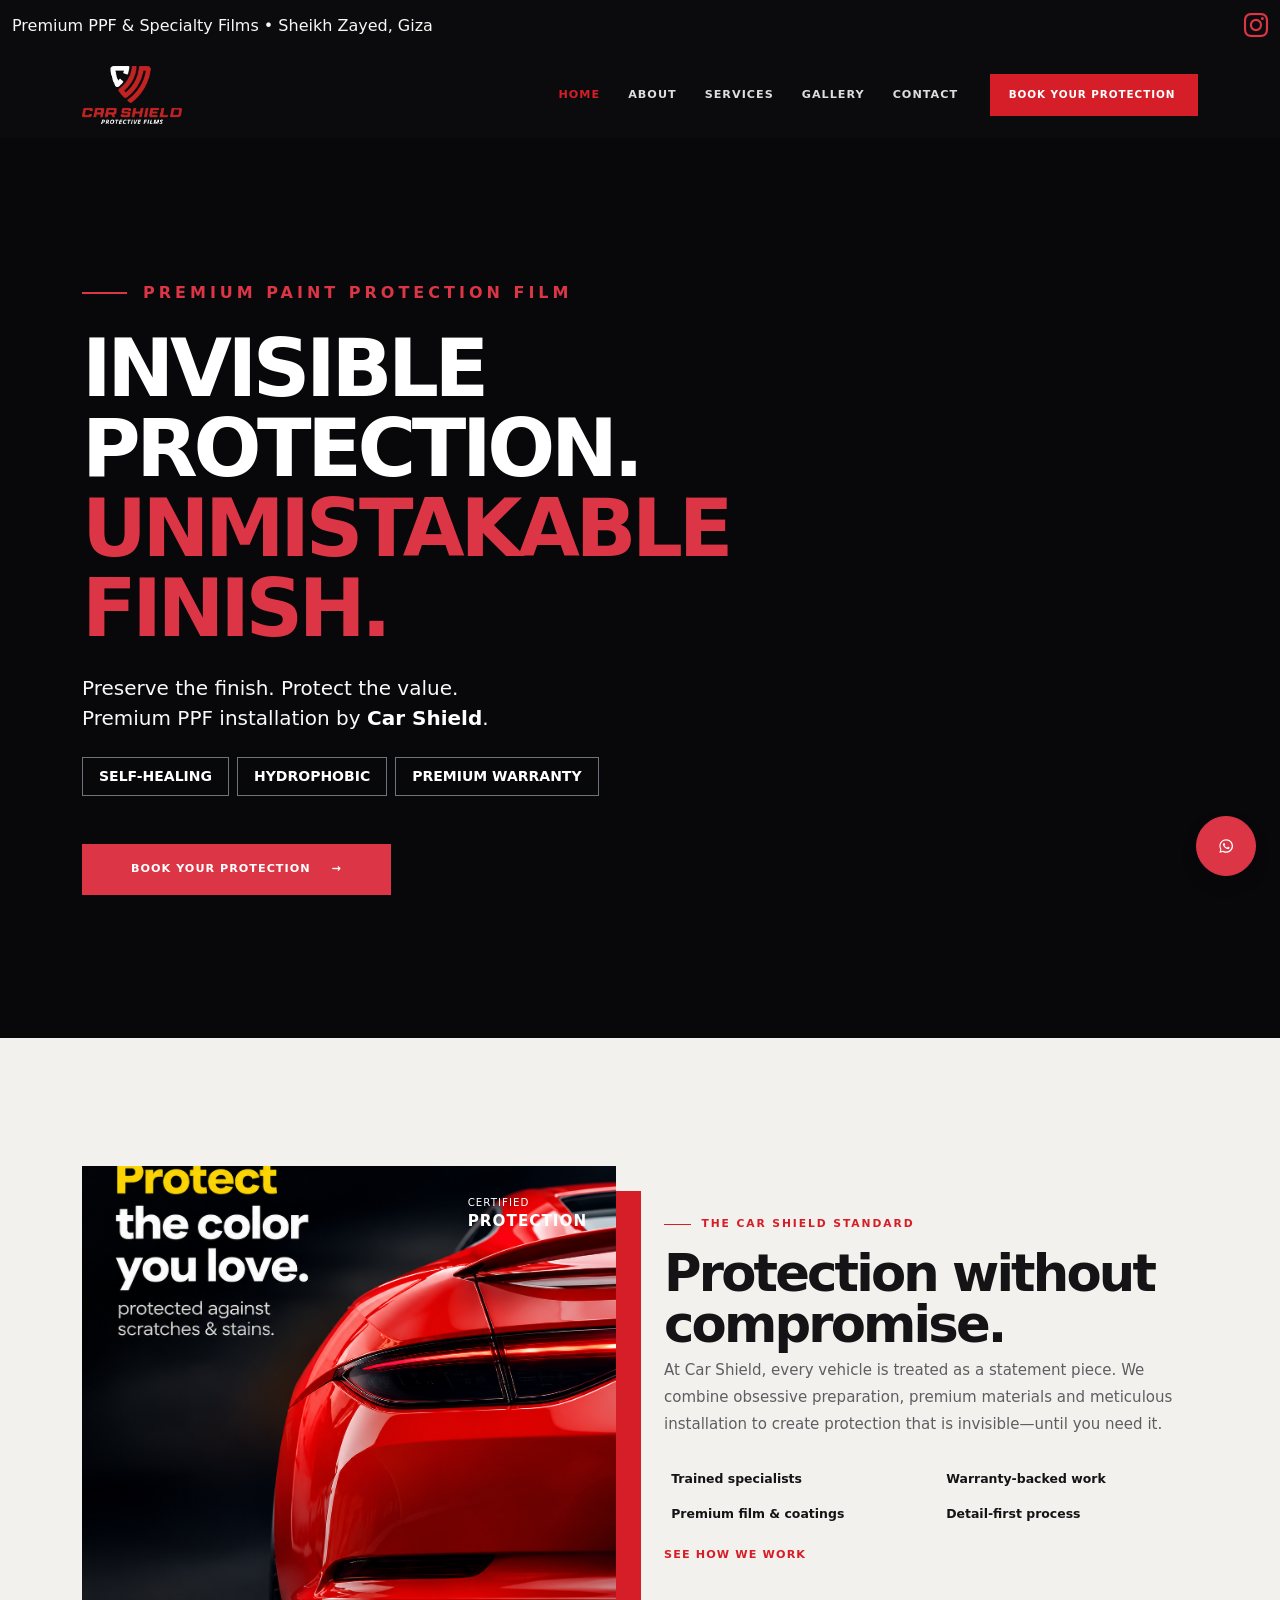
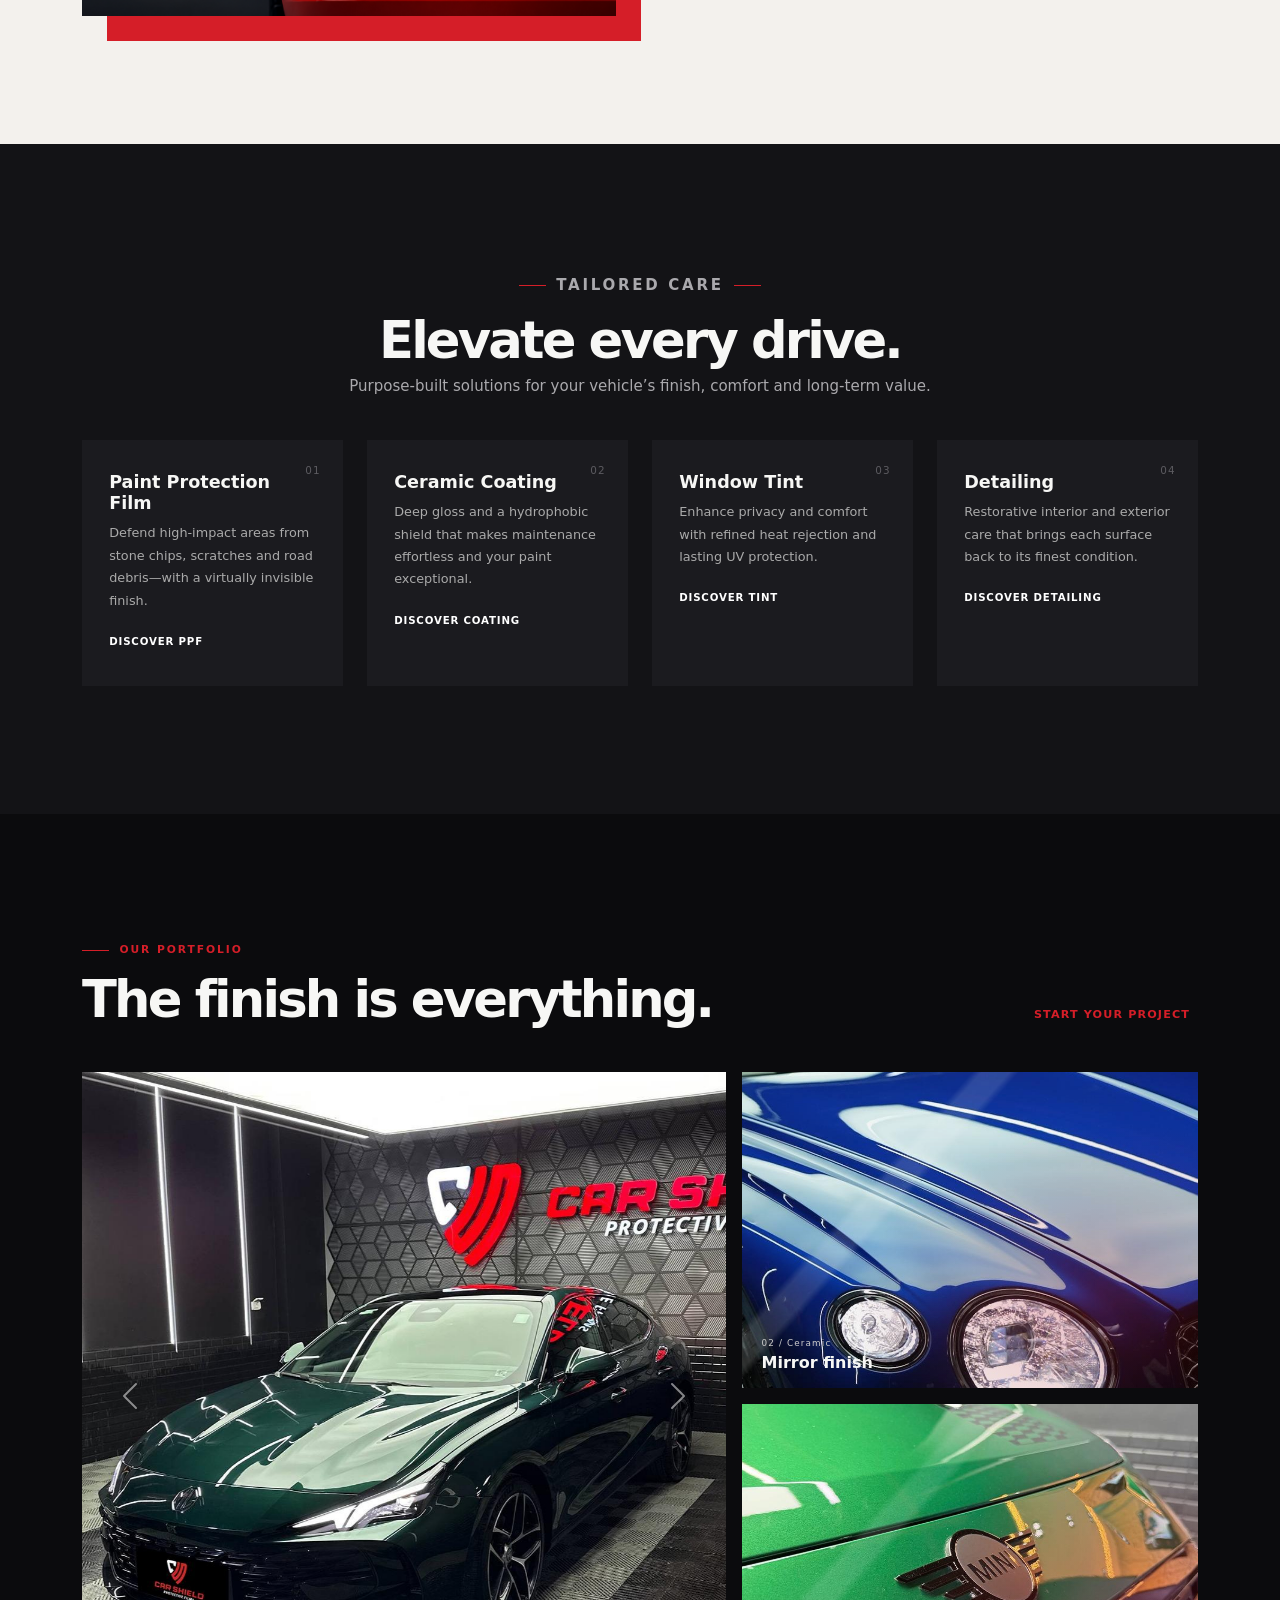
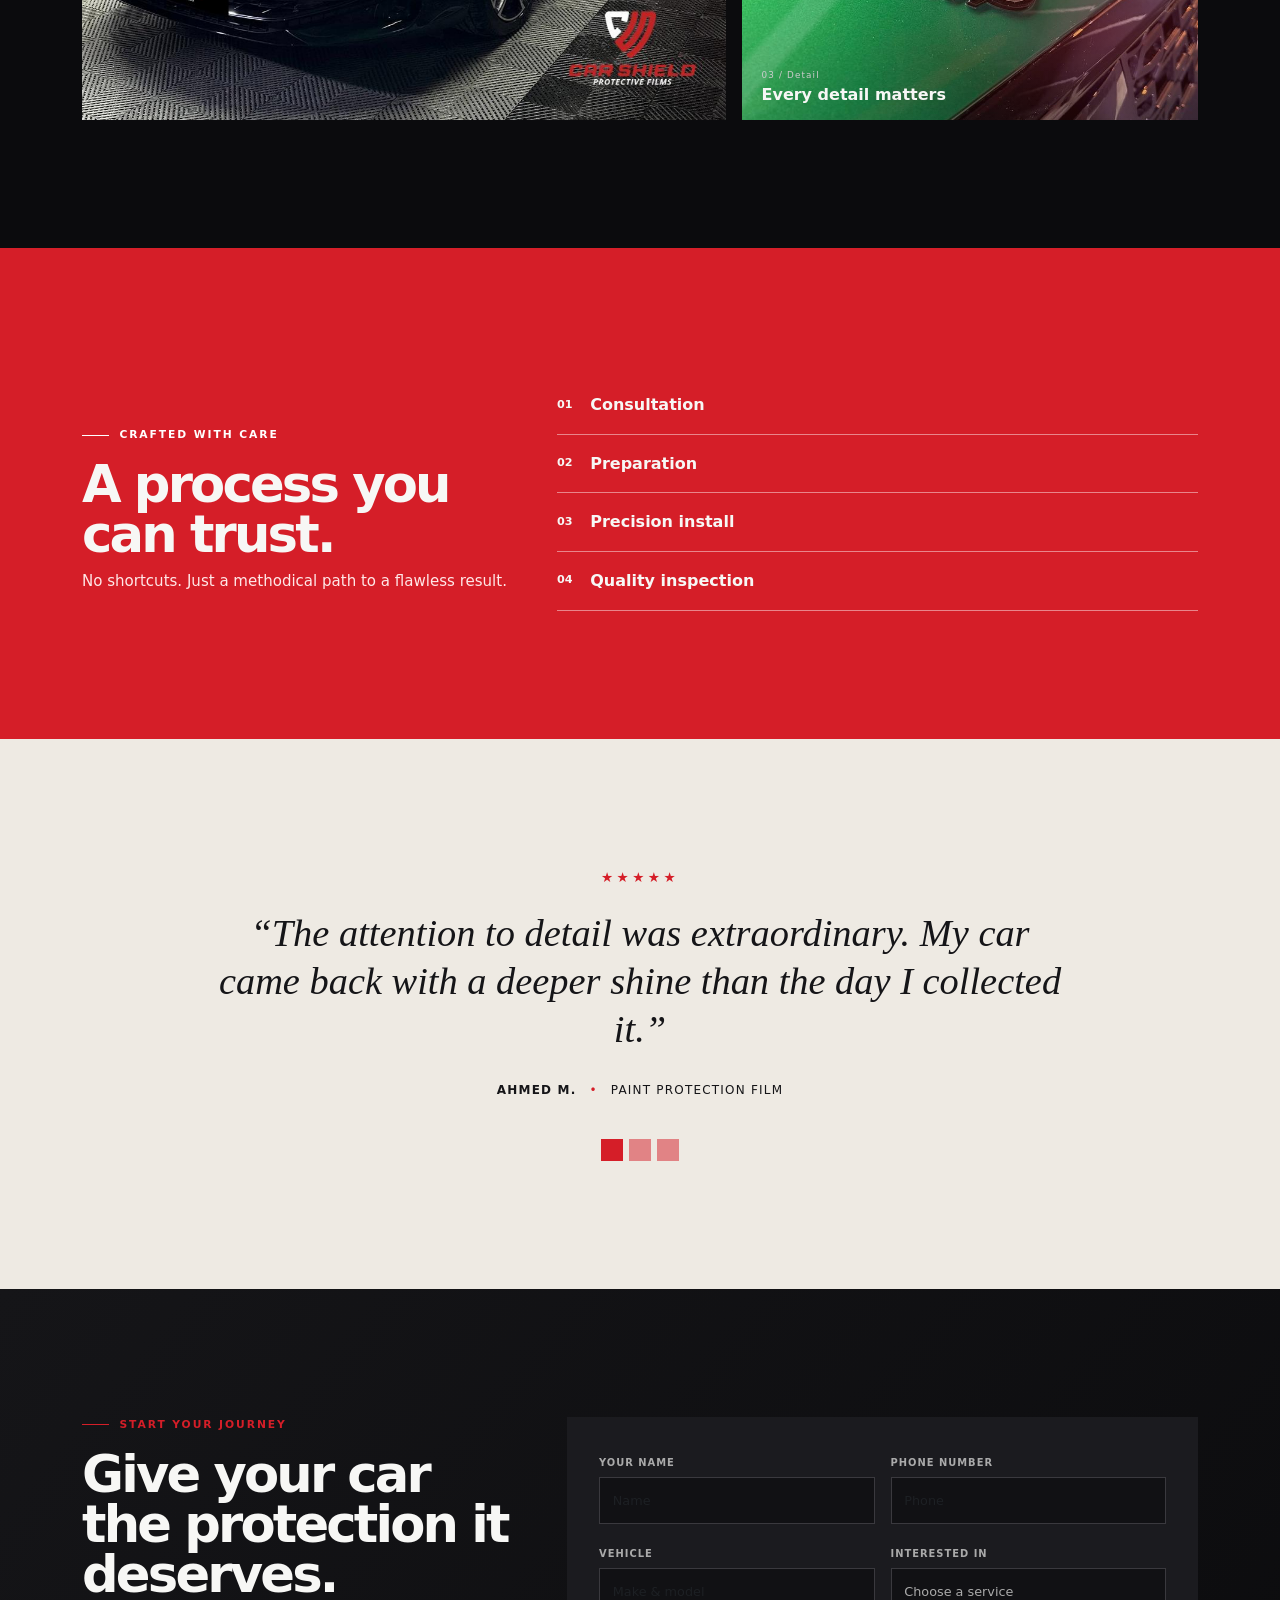
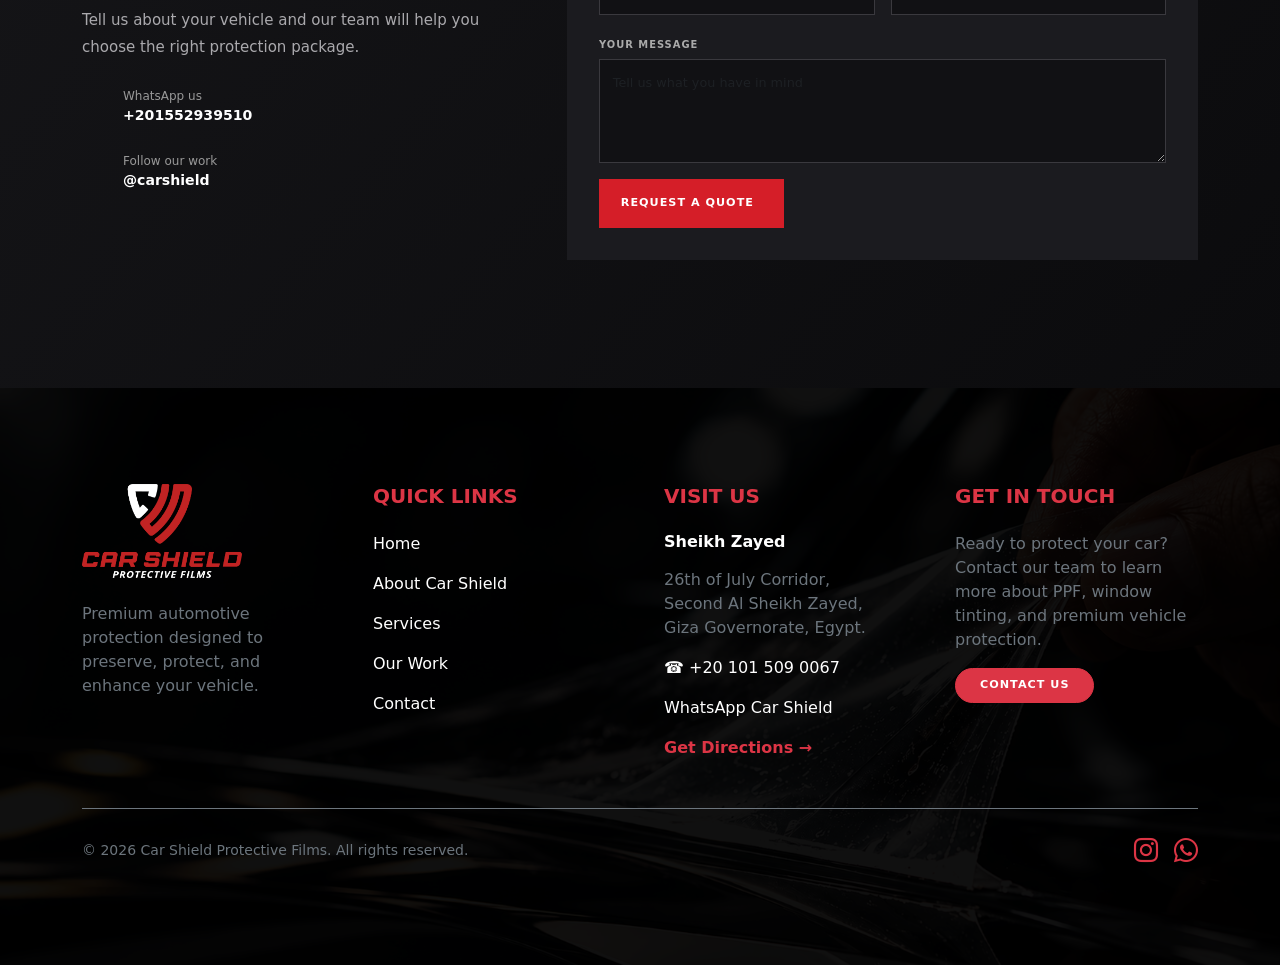
==== index.html @ bd590ac9 "Restore Carshield to commit d" ====
<!doctype html>
<html lang="en">
  <head>
    <meta charset="utf-8" />
    <meta name="viewport" content="width=device-width, initial-scale=1" />
    <meta
      name="description"
      content="Car Shield Protective Films — premium automotive paint protection film and specialty films in Sheikh Zayed, Giza."
    />
    <title>Car Shield | Premium Automotive Protection</title>
    <link
      rel="icon"
      type="image/png"
      href="./assets/Logo/Vertical/PNG/Logo Main Color 800px.png"
    />
    <link
      href="https://cdn.jsdelivr.net/npm/bootstrap@5.3.8/dist/css/bootstrap.min.css"
      rel="stylesheet"
    />

    <link
      rel="stylesheet"
      href="https://cdnjs.cloudflare.com/ajax/libs/animate.css/4.1.1/animate.min.css"
    />

    <!-- Bootstrap Icons -->
    <link
      rel="stylesheet"
      href="https://cdn.jsdelivr.net/npm/bootstrap-icons@1.11.3/font/bootstrap-icons.min.css"
    />
    <link rel="stylesheet" href="./index.css" />
  </head>

  <body>
    <div class="top-line d-none d-lg-block">
      <div
        class="container-xxl d-flex justify-content-between align-items-center py-2"
      >
        <span>Premium PPF & Specialty Films • Sheikh Zayed, Giza</span>

        <div class="d-flex align-items-center">
          <a
            href="https://www.instagram.com/carshield.ppf/"
            target="_blank"
            rel="noopener"
            class="text-danger fs-4"
            aria-label="Car Shield Instagram"
          >
            <i class="bi bi-instagram"></i>
          </a>
        </div>
      </div>
    </div>

    <header id="siteHeader" class="site-header sticky-top">
      <nav class="navbar navbar-expand-lg navbar-dark" data-bs-theme="dark">
        <div class="container">
          <a class="navbar-brand" href="./index.html"
            ><img
              src="./assets/Logo/Vertical/PNG/Logo Main Color 1200px.png"
              alt="Car Shield"
          /></a>
          <button
            class="navbar-toggler border-0 shadow-none"
            type="button"
            data-bs-toggle="collapse"
            data-bs-target="#nav"
          >
            <span class="navbar-toggler-icon"></span>
          </button>
          <div class="collapse navbar-collapse" id="nav">
            <ul class="navbar-nav ms-auto align-items-lg-center gap-lg-1">
              <li class="nav-item">
                <a class="nav-link active" href="./index.html">Home</a>
              </li>
              <li class="nav-item">
                <a class="nav-link" href="./About.html">About</a>
              </li>
              <li class="nav-item">
                <a class="nav-link" href="./services.html">Services</a>
              </li>
              <li class="nav-item">
                <a class="nav-link" href="./gallery.html">Gallery</a>
              </li>
              <li class="nav-item">
                <a class="nav-link" href="./contact.html">Contact</a>
              </li>
              <li class="nav-item ms-lg-3 mt-3 mt-lg-0">
                <a class="btn btn-brand btn-sm" href="#contact"
                  >Book Your Protection
                  <i class="fa-solid fa-arrow-right ms-1"></i
                ></a>
              </li>
            </ul>
          </div>
        </div>
      </nav>
    </header>

    <main>
      <section
        id="home"
        class="position-relative min-vh-100 d-flex align-items-center overflow-hidden"
      >
        <video
          src="./assets/Videos/Bg-Main-Optimized.mp4"
          class="position-absolute top-0 start-0 w-100 h-100 object-fit-cover"
          style="z-index: 0"
          autoplay
          muted
          loop
          playsinline
          preload="auto"
          aria-hidden="true"
        ></video>

        <!-- Dark Overlay -->
        <div
          class="position-absolute top-0 start-0 w-100 h-100 bg-black opacity-25"
          style="z-index: 1"
        ></div>

        <!-- Content -->
        <div class="container position-relative py-5" style="z-index: 2">
          <div class="row align-items-center">
            <div class="col-lg-7 col-xl-6">
              <!-- Small Title -->
              <div class="d-flex align-items-center gap-3 mb-4">
                <span
                  class="bg-danger d-inline-block"
                  style="width: 45px; height: 2px"
                >
                </span>

                <span
                  class="text-danger fw-bold text-uppercase"
                  style="letter-spacing: 4px"
                >
                  Premium Paint Protection Film
                </span>
              </div>

              <!-- Main Heading -->
              <h1 class="display-1 fw-bold text-white lh-1 text-uppercase mb-4">
                Invisible <br />

                Protection. <br />

                <span class="text-danger">
                  Unmistakable <br />
                  Finish.
                </span>
              </h1>

              <!-- Description -->
              <p class="text-light fs-5 mb-4 col-lg-10">
                Preserve the finish. Protect the value. Premium PPF installation
                by
                <strong class="text-white">Car Shield</strong>.
              </p>

              <!-- Features -->
              <div class="d-flex flex-wrap gap-2 mb-5">
                <span
                  class="border border-secondary text-white fw-bold text-uppercase px-3 py-2 small"
                >
                  Self-Healing
                </span>

                <span
                  class="border border-secondary text-white fw-bold text-uppercase px-3 py-2 small"
                >
                  Hydrophobic
                </span>

                <span
                  class="border border-secondary text-white fw-bold text-uppercase px-3 py-2 small"
                >
                  Premium Warranty
                </span>
              </div>

              <!-- CTA -->
              <a
                href="#contact"
                class="btn btn-danger btn-lg rounded-0 px-5 py-3 fw-bold text-uppercase"
              >
                Book Your Protection
                <span class="ms-3">→</span>
              </a>
            </div>
          </div>
        </div>

        <!-- Bottom Hotline -->
        <div
          class="position-fixed bottom-0 end-0 m-4 d-none d-md-block"
          style="z-index: 3"
        >
          <a
            href="https://wa.me/201015090067"
            target="_blank"
            rel="noopener"
            class="btn btn-danger rounded-circle d-flex align-items-center justify-content-center shadow"
            style="width: 60px; height: 60px"
            aria-label="Contact us on WhatsApp"
          >
            <svg
              xmlns="http://www.w3.org/2000/svg"
              width="30"
              height="30"
              fill="white"
              viewBox="0 0 24 24"
            >
              <path
                d="M12.04 2C6.52 2 2.05 6.48 2.05 12c0 1.76.46 3.48 1.33 4.99L2 22l5.15-1.35A9.96 9.96 0 0 0 12.04 22C17.56 22 22 17.52 22 12S17.56 2 12.04 2zm0 18.17c-1.55 0-3.07-.42-4.39-1.21l-.31-.18-3.06.8.82-2.98-.2-.31a8.17 8.17 0 1 1 7.14 3.88zm4.48-6.13c-.24-.12-1.45-.71-1.68-.8-.22-.08-.38-.12-.54.12-.16.24-.63.8-.77.96-.14.16-.28.18-.52.06-.24-.12-1.02-.38-1.94-1.2-.72-.64-1.2-1.43-1.34-1.67-.14-.24-.02-.37.1-.49.11-.11.24-.28.36-.42.12-.14.16-.24.24-.4.08-.16.04-.3-.02-.42-.06-.12-.54-1.3-.74-1.78-.2-.47-.4-.4-.54-.41h-.46c-.16 0-.42.06-.64.3-.22.24-.84.82-.84 2s.86 2.32.98 2.48c.12.16 1.69 2.58 4.1 3.62.57.25 1.02.4 1.37.51.58.18 1.1.16 1.51.1.46-.07 1.45-.59 1.65-1.16.2-.57.2-1.06.14-1.16-.06-.1-.22-.16-.46-.28z"
              />
            </svg>
          </a>
        </div>
      </section>

      <section id="about" class="section-pad about">
        <div class="container">
          <div class="row align-items-center g-5">
            <div class="col-lg-6">
              <div class="about-visual">
                <img
                  src="./assets/work-red-car.png"
                  alt="Car Shield protection"
                  class="img-fluid"
                />
                <div class="quality-card">
                  <i class="fa-solid fa-shield-halved"></i
                  ><span>Certified<br /><b>Protection</b></span>
                </div>
              </div>
            </div>
            <div class="col-lg-6">
              <p class="eyebrow"><span></span> The Car Shield standard</p>
              <h2>Protection without compromise.</h2>
              <p class="body-copy">
                At Car Shield, every vehicle is treated as a statement piece. We
                combine obsessive preparation, premium materials and meticulous
                installation to create protection that is invisible—until you
                need it.
              </p>
              <div class="row g-3 mt-2">
                <div class="col-sm-6">
                  <div class="check">
                    <i class="fa-solid fa-check"></i> Trained specialists
                  </div>
                </div>
                <div class="col-sm-6">
                  <div class="check">
                    <i class="fa-solid fa-check"></i> Warranty-backed work
                  </div>
                </div>
                <div class="col-sm-6">
                  <div class="check">
                    <i class="fa-solid fa-check"></i> Premium film & coatings
                  </div>
                </div>
                <div class="col-sm-6">
                  <div class="check">
                    <i class="fa-solid fa-check"></i> Detail-first process
                  </div>
                </div>
              </div>
              <a href="#process" class="text-link mt-4 d-inline-block"
                >See how we work <i class="fa-solid fa-arrow-right ms-2"></i
              ></a>
            </div>
          </div>
        </div>
      </section>
      <section id="services" class="section-pad section-dark">
        <div class="container">
          <div class="text-center mx-auto section-heading">
            <p class="eyebrow justify-content-center">
              <span></span> Tailored care <span></span>
            </p>
            <h2>Elevate every drive.</h2>
            <p>
              Purpose-built solutions for your vehicle’s finish, comfort and
              long-term value.
            </p>
          </div>
          <div class="row g-4 mt-2">
            <div class="col-md-6 col-xl-3">
              <article class="service-card">
                <span class="service-number">01</span
                ><i class="fa-solid fa-shield-halved"></i>
                <h3>Paint Protection Film</h3>
                <p>
                  Defend high-impact areas from stone chips, scratches and road
                  debris—with a virtually invisible finish.
                </p>
                <a href="#contact"
                  >Discover PPF <i class="fa-solid fa-arrow-right"></i
                ></a>
              </article>
            </div>
            <div class="col-md-6 col-xl-3">
              <article class="service-card">
                <span class="service-number">02</span
                ><i class="fa-solid fa-gem"></i>
                <h3>Ceramic Coating</h3>
                <p>
                  Deep gloss and a hydrophobic shield that makes maintenance
                  effortless and your paint exceptional.
                </p>
                <a href="#contact"
                  >Discover coating <i class="fa-solid fa-arrow-right"></i
                ></a>
              </article>
            </div>
            <div class="col-md-6 col-xl-3">
              <article class="service-card">
                <span class="service-number">03</span
                ><i class="fa-solid fa-sun"></i>
                <h3>Window Tint</h3>
                <p>
                  Enhance privacy and comfort with refined heat rejection and
                  lasting UV protection.
                </p>
                <a href="#contact"
                  >Discover tint <i class="fa-solid fa-arrow-right"></i
                ></a>
              </article>
            </div>
            <div class="col-md-6 col-xl-3">
              <article class="service-card">
                <span class="service-number">04</span
                ><i class="fa-solid fa-wand-magic-sparkles"></i>
                <h3>Detailing</h3>
                <p>
                  Restorative interior and exterior care that brings each
                  surface back to its finest condition.
                </p>
                <a href="#contact"
                  >Discover detailing <i class="fa-solid fa-arrow-right"></i
                ></a>
              </article>
            </div>
          </div>
        </div>
      </section>

      <section id="gallery" class="section-pad">
        <div class="container">
          <div
            class="d-flex flex-wrap justify-content-between align-items-end gap-3 mb-5"
          >
            <div>
              <p class="eyebrow">
                <span></span>
                Our portfolio
              </p>

              <h2 class="mb-0">The finish is everything.</h2>
            </div>

            <a href="#contact" class="text-link">
              Start your project
              <i class="fa-solid fa-arrow-right ms-2"></i>
            </a>
          </div>

          <div class="gallery-grid">
            <!-- PPF -->
            <div
              id="carouselExampleFade"
              class="carousel slide carousel-fade gallery-item gallery-a"
              data-bs-ride="carousel"
              data-bs-interval="3000"
            >
              <div class="carousel-inner">
                <div class="carousel-item active">
                  <img
                    src="./assets/gallery-a/gallery-a-1.jpg"
                    class="d-block w-100"
                    alt="Car Shield Gallery"
                  />
                </div>

                <div class="carousel-item">
                  <img
                    src="./assets/gallery-a/gallery-a-2.jpg"
                    class="d-block w-100"
                    alt="Car Shield Gallery"
                  />
                </div>

                <div class="carousel-item">
                  <img
                    src="./assets/gallery-a/gallery-a-3.jpg"
                    class="d-block w-100"
                    alt="Car Shield Gallery"
                  />
                </div>
              </div>

              <button
                class="carousel-control-prev"
                type="button"
                data-bs-target="#carouselExampleFade"
                data-bs-slide="prev"
              >
                <span class="carousel-control-prev-icon"></span>
                <span class="visually-hidden">Previous</span>
              </button>

              <button
                class="carousel-control-next"
                type="button"
                data-bs-target="#carouselExampleFade"
                data-bs-slide="next"
              >
                <span class="carousel-control-next-icon"></span>
                <span class="visually-hidden">Next</span>
              </button>
            </div>

            <!-- Ceramic -->
            <div class="gallery-item gallery-b">
              <img
                src="./Images/gallery/ceramic.jpg"
                alt="Car Shield Ceramic Coating"
              />

              <div class="gallery-overlay"></div>

              <div class="gallery-content">
                <span>02 / Ceramic</span>
                <h3>Mirror finish</h3>
              </div>
            </div>

            <!-- Detailing -->
            <div class="gallery-item gallery-c">
              <img
                src="./Images/gallery/detail.jpg"
                alt="Car Shield Detailing"
              />

              <div class="gallery-overlay"></div>

              <div class="gallery-content">
                <span>03 / Detail</span>
                <h3>Every detail matters</h3>
              </div>
            </div>
          </div>
        </div>
      </section>

      <section id="process" class="process section-pad">
        <div class="container">
          <div class="row align-items-end">
            <div class="col-lg-5">
              <p class="eyebrow"><span></span> Crafted with care</p>
              <h2>A process you can trust.</h2>
              <p class="body-copy">
                No shortcuts. Just a methodical path to a flawless result.
              </p>
            </div>
            <div class="col-lg-7">
              <div class="process-list">
                <div>
                  <b>01</b><span>Consultation</span
                  ><i class="fa-solid fa-arrow-right"></i>
                </div>
                <div>
                  <b>02</b><span>Preparation</span
                  ><i class="fa-solid fa-arrow-right"></i>
                </div>
                <div>
                  <b>03</b><span>Precision install</span
                  ><i class="fa-solid fa-arrow-right"></i>
                </div>
                <div><b>04</b><span>Quality inspection</span></div>
              </div>
            </div>
          </div>
        </div>
      </section>

      <section class="testimonials section-pad">
        <div class="container">
          <div id="reviews" class="carousel slide" data-bs-ride="carousel">
            <div class="carousel-inner">
              <div class="carousel-item active">
                <div class="review mx-auto text-center">
                  <div class="stars">★★★★★</div>
                  <blockquote>
                    “The attention to detail was extraordinary. My car came back
                    with a deeper shine than the day I collected it.”
                  </blockquote>
                  <p><b>Ahmed M.</b> <span>•</span> Paint Protection Film</p>
                </div>
              </div>
              <div class="carousel-item">
                <div class="review mx-auto text-center">
                  <div class="stars">★★★★★</div>
                  <blockquote>
                    “Professional from first conversation to delivery. The
                    ceramic coating has completely transformed the finish.”
                  </blockquote>
                  <p><b>Karim A.</b> <span>•</span> Ceramic Coating</p>
                </div>
              </div>
              <div class="carousel-item">
                <div class="review mx-auto text-center">
                  <div class="stars">★★★★★</div>
                  <blockquote>
                    “Clean workshop, exceptional service and a result that
                    exceeded expectations.”
                  </blockquote>
                  <p><b>Omar S.</b> <span>•</span> Window Tint</p>
                </div>
              </div>
            </div>
            <div class="carousel-indicators position-static mt-4 mb-0">
              <button
                type="button"
                data-bs-target="#reviews"
                data-bs-slide-to="0"
                class="active"
              ></button
              ><button
                type="button"
                data-bs-target="#reviews"
                data-bs-slide-to="1"
              ></button
              ><button
                type="button"
                data-bs-target="#reviews"
                data-bs-slide-to="2"
              ></button>
            </div>
          </div>
        </div>
      </section>

      <!-- <section id="contact" class="contact section-pad">
      <div class="container">
        <div class="row g-5">
          <div class="col-lg-5">
            <p class="eyebrow"><span></span> Start your journey</p>
            <h2>Give your car the protection it deserves.</h2>
            <p class="body-copy">
              Tell us about your vehicle and our team will help you choose the
              right protection package.
            </p>
            <div class="contact-detail">
              <i class="fa-brands fa-whatsapp"></i><span>WhatsApp us<br /><b>+201552939510</b></span>
            </div>
            <div class="contact-detail">
              <i class="fa-brands fa-instagram"></i><span>Follow our work<br /><b>@carshield</b></span>
            </div>
          </div>
          <div class="col-lg-7">
            <form class="contact-form" action="#" method="post">
              <div class="row g-3">
                <div class="col-md-6">
                  <label for="name">Your name</label><input id="name" class="form-control" type="text"
                    placeholder="Name" />
                </div>
                <div class="col-md-6">
                  <label for="phone">Phone number</label><input id="phone" class="form-control" type="tel"
                    placeholder="Phone" />
                </div>
                <div class="col-md-6">
                  <label for="car">Vehicle</label><input id="car" class="form-control" type="text"
                    placeholder="Make & model" />
                </div>
                <div class="col-md-6">
                  <label for="service">Interested in</label><select id="service" class="form-select">
                    <option>Choose a service</option>
                    <option>Paint Protection Film</option>
                    <option>Ceramic Coating</option>
                    <option>Window Tint</option>
                    <option>Detailing</option>
                  </select>
                </div>
                <div class="col-12">
                  <label for="message">Your message</label><textarea id="message" class="form-control" rows="4"
                    placeholder="Tell us what you have in mind"></textarea>
                </div>
                <div class="col-12">
                  <button class="btn btn-brand" type="submit">
                    Request a quote
                    <i class="fa-solid fa-arrow-right ms-2"></i>
                  </button>
                </div>
              </div>
            </form>
          </div>
        </div>
      </div>
    </section> -->

      <section id="contact" class="contact section-pad">
        <div class="container">
          <div class="row g-5">
            <div class="col-lg-5">
              <p class="eyebrow"><span></span> Start your journey</p>

              <h2>Give your car the protection it deserves.</h2>

              <p class="body-copy">
                Tell us about your vehicle and our team will help you choose the
                right protection package.
              </p>

              <div class="contact-detail">
                <i class="fa-brands fa-whatsapp"></i>
                <span>WhatsApp us<br /><b>+201552939510</b></span>
              </div>

              <div class="contact-detail">
                <i class="fa-brands fa-instagram"></i>
                <span>Follow our work<br /><b>@carshield</b></span>
              </div>
            </div>

            <div class="col-lg-7">
              <form class="contact-form" id="contactForm">
                <div class="row g-3">
                  <div class="col-md-6">
                    <label for="name">Your name</label>
                    <input
                      id="name"
                      class="form-control"
                      type="text"
                      placeholder="Name"
                      required
                    />
                  </div>

                  <div class="col-md-6">
                    <label for="phone">Phone number</label>
                    <input
                      id="phone"
                      class="form-control"
                      type="tel"
                      placeholder="Phone"
                      required
                    />
                  </div>

                  <div class="col-md-6">
                    <label for="car">Vehicle</label>
                    <input
                      id="car"
                      class="form-control"
                      type="text"
                      placeholder="Make & model"
                      required
                    />
                  </div>

                  <div class="col-md-6">
                    <label for="service">Interested in</label>
                    <select id="service" class="form-select" required>
                      <option value="" selected disabled>
                        Choose a service
                      </option>
                      <option value="Paint Protection Film">
                        Paint Protection Film
                      </option>
                      <option value="Ceramic Coating">Ceramic Coating</option>
                      <option value="Window Tint">Window Tint</option>
                      <option value="Detailing">Detailing</option>
                    </select>
                  </div>

                  <div class="col-12">
                    <label for="message">Your message</label>
                    <textarea
                      id="message"
                      class="form-control"
                      rows="4"
                      placeholder="Tell us what you have in mind"
                    ></textarea>
                  </div>

                  <div class="col-12">
                    <button class="btn btn-brand" type="submit">
                      Request a quote
                      <i class="fa-solid fa-arrow-right ms-2"></i>
                    </button>
                  </div>
                </div>
              </form>
            </div>
          </div>
        </div>
      </section>
    </main>

    <footer class="bg-black text-white position-relative overflow-hidden py-5">
      <!-- Background image -->
      <img
        src="./assets/workFilm.png"
        alt=""
        class="position-absolute top-0 start-0 w-100 h-100 object-fit-cover opacity-25 z-0"
      />

      <!-- Dark overlay -->
      <div
        class="position-absolute top-0 start-0 w-100 h-100 bg-black opacity-75 z-1"
      ></div>

      <div class="container position-relative z-2 py-5">
        <div class="row g-5">
          <!-- Logo -->
          <div class="col-lg-3">
            <img
              src="./assets/Logo/Vertical/PNG/Logo Main Color 1200px.png"
              alt="Car Shield"
              class="img-fluid mb-4"
              width="160"
            />

            <p class="text-secondary">
              Premium automotive protection designed to preserve, protect, and
              enhance your vehicle.
            </p>
          </div>

          <!-- Quick Links -->
          <div class="col-6 col-lg-3">
            <h5 class="text-danger fw-bold text-uppercase mb-4">Quick Links</h5>

            <div class="d-flex flex-column gap-3">
              <a href="#home" class="text-white text-decoration-none"> Home </a>

              <a href="./About.html" class="text-white text-decoration-none">
                About Car Shield
              </a>

              <a href="#services" class="text-white text-decoration-none">
                Services
              </a>

              <a href="#work" class="text-white text-decoration-none">
                Our Work
              </a>

              <a href="#contact" class="text-white text-decoration-none">
                Contact
              </a>
            </div>
          </div>

          <!-- Branch -->
          <div class="col-6 col-lg-3">
            <h5 class="text-danger fw-bold text-uppercase mb-4">Visit Us</h5>

            <h6 class="fw-bold mb-3">Sheikh Zayed</h6>

            <p class="text-secondary mb-3">
              26th of July Corridor,<br />
              Second Al Sheikh Zayed,<br />
              Giza Governorate, Egypt.
            </p>

            <!-- Call -->
            <a
              href="tel:+201015090067"
              class="d-block text-white text-decoration-none mb-3"
            >
              ☎ +20 101 509 0067
            </a>

            <!-- WhatsApp -->
            <a
              href="https://wa.me/201015090067"
              target="_blank"
              rel="noopener"
              class="d-block text-white text-decoration-none mb-3"
            >
              WhatsApp Car Shield
            </a>

            <!-- Directions -->
            <a
              href="https://www.google.com/maps/search/?api=1&query=Car+Shield+Sheikh+Zayed+Giza"
              target="_blank"
              rel="noopener"
              class="text-danger fw-semibold text-decoration-none"
            >
              Get Directions →
            </a>
          </div>

          <!-- Contact -->
          <div class="col-lg-3">
            <h5 class="text-danger fw-bold text-uppercase mb-4">
              Get in Touch
            </h5>

            <p class="text-secondary">
              Ready to protect your car? Contact our team to learn more about
              PPF, window tinting, and premium vehicle protection.
            </p>

            <a
              href="https://wa.me/201015090067"
              target="_blank"
              rel="noopener"
              class="btn btn-danger rounded-pill px-4 py-2 fw-semibold"
            >
              Contact Us
            </a>
          </div>
        </div>

        <!-- Bottom -->
        <div
          class="d-flex flex-column flex-md-row justify-content-between align-items-md-center gap-4 border-top border-secondary mt-5 pt-4"
        >
          <p class="text-secondary mb-0 small">
            © 2026 Car Shield Protective Films. All rights reserved.
          </p>

          <div class="d-flex align-items-center gap-3">
            <!-- Instagram -->
            <a
              href="https://www.instagram.com/carshield.ppf/"
              target="_blank"
              rel="noopener"
              class="text-danger fs-4"
              aria-label="Car Shield Instagram"
            >
              <i class="bi bi-instagram"></i>
            </a>

            <!-- WhatsApp -->
            <a
              href="https://wa.me/201015090067"
              target="_blank"
              rel="noopener"
              class="text-danger fs-4"
              aria-label="Car Shield WhatsApp"
            >
              <i class="bi bi-whatsapp"></i>
            </a>
          </div>
        </div>
      </div>
    </footer>
    <script src="https://cdn.jsdelivr.net/npm/bootstrap@5.3.8/dist/js/bootstrap.bundle.min.js"></script>

    <!-- animate -->
    <script src="https://cdnjs.cloudflare.com/ajax/libs/gsap/3.12.5/gsap.min.js"></script>
    <script src="./assets/js/main.js"></script>
    <script src="./index.js"></script>
  </body>
</html>
---- index.css ----
/* CarShield - Fully Nested Native CSS
   Related child selectors, states, and responsive overrides are nested
   while keeping standalone classes top-level to preserve behavior. */

:root {
  --black: #0b0b0d;
  --ink: #131316;
  --panel: #1b1b1f;
  --red: #d51e28;
  --white: #f7f7f5;
  --muted: #aaa9ad;
  font-family: Montserrat, sans-serif;
}

* {
  box-sizing: border-box;
}

html {
  scroll-behavior: smooth;
}

body {
  background: var(--black);
  color: var(--white);
  overflow-x: hidden;
}

h1,
h2,
h3,
p {
  margin-top: 0;
}

h1,
h2 {
  font-weight: 800;
  letter-spacing: -0.055em;
}

h2 {
  font-size: clamp(2.4rem, 4vw, 4.3rem);
  line-height: 0.98;
}

a {
  text-decoration: none;
}

/* =========================
   Navbar
========================= */
.navbar {
  padding: 1.2rem 0;
  background: linear-gradient(180deg, rgba(0, 0, 0, 0.72), transparent);

  @media (max-width: 991px) {
    background: #0b0b0de8;
  }
}

.navbar-brand,
.footer-logo {
  img {
    width: 142px;
    height: auto;
  }
}

.nav-link {
  color: #ddd !important;
  font-size: 0.74rem;
  text-transform: uppercase;
  letter-spacing: 0.1em;
  font-weight: 700;
  padding: 0.65rem 0.85rem !important;

  &:hover,
  &.active {
    color: var(--red) !important;
  }
}

/* =========================
   Premium Compact Navbar
========================= */

.site-header {
  background: #0b0b0d;
  z-index: 1030;
  transition:
    background 0.35s ease,
    box-shadow 0.35s ease;
}

.site-header .navbar {
  padding: 0.55rem 0;
  background: transparent;
  transition: padding 0.35s ease;
}

/* Navbar Logo Only */
.site-header .navbar-brand img {
  width: 100px;
  height: auto;
  display: block;
  transition: width 0.35s ease;
}

/* Footer Logo */
.footer-logo img {
  width: 142px;
  height: auto;
}

/* Navigation */
.site-header .nav-link {
  color: #ddd !important;
  font-size: 0.7rem;
  font-weight: 700;
  letter-spacing: 0.09em;
  text-transform: uppercase;
  padding: 0.55rem 0.75rem !important;
  transition: color 0.25s ease;
}

.site-header .nav-link:hover,
.site-header .nav-link.active {
  color: var(--red) !important;
}

/* Navbar Button */
.site-header .btn-brand {
  padding: 0.75rem 1.1rem;
  font-size: 0.65rem;
  transition:
    background 0.3s ease,
    transform 0.3s ease;
}

.site-header .btn-brand:hover {
  transform: translateY(-2px);
}

/* Scrolled Header */
.site-header.scrolled {
  background: rgba(11, 11, 13, 0.94);
  backdrop-filter: blur(14px);
  -webkit-backdrop-filter: blur(14px);
  box-shadow: 0 8px 25px rgba(0, 0, 0, 0.35);
}

.site-header.scrolled .navbar {
  padding: 0.3rem 0;
}

.site-header.scrolled .navbar-brand img {
  width: 80px;
}

/* Mobile */
@media (max-width: 991px) {
  .site-header .navbar {
    padding: 0.5rem 0;
  }

  .site-header .navbar-brand img {
    width: 85px;
  }

  .site-header .navbar-collapse {
    padding: 1rem 0;
  }

  .site-header.scrolled .navbar-brand img {
    width: 75px;
  }
}

@media (prefers-reduced-motion: reduce) {
  .site-header,
  .site-header .navbar,
  .site-header .navbar-brand img,
  .site-header .nav-link,
  .site-header .btn-brand {
    transition: none;
  }
}

/* =========================
   Buttons
========================= */
.btn {
  border-radius: 0;
  text-transform: uppercase;
  letter-spacing: 0.09em;
  font-size: 0.7rem;
  font-weight: 800;
  padding: 0.95rem 1.3rem;
}

.btn-brand {
  background: var(--red);
  color: #fff;
  border: 1px solid var(--red);

  &:hover {
    background: #ef2b35;
    border-color: #ef2b35;
    color: #fff;
  }
}

.btn-outline-light {
  border-color: #666;
}

/* =========================
   Shared section styles
========================= */
.section-pad {
  padding: 8rem 0;

  @media (max-width: 991px) {
    padding: 5rem 0;
  }
}

.eyebrow {
  font-size: 0.67rem;
  letter-spacing: 0.18em;
  font-weight: 800;
  text-transform: uppercase;
  color: var(--red);
  display: flex;
  align-items: center;
  gap: 0.65rem;

  span {
    display: inline-block;
    width: 27px;
    height: 1px;
    background: var(--red);
  }
}

.body-copy,
.section-heading > p {
  color: var(--muted);
  line-height: 1.8;
  font-size: 0.94rem;
}

.section-dark {
  background: #131316;
}

.section-heading {
  max-width: 620px;
}

.text-link {
  color: var(--red);
  font-size: 0.7rem;
  text-transform: uppercase;
  letter-spacing: 0.1em;
  font-weight: 800;
}

/* =========================
   Hero
========================= */
.hero {
  height: min(850px, 100vh);
  min-height: 650px;
  position: relative;
  isolation: isolate;
  background: radial-gradient(
    ellipse at 74% 48%,
    #341216 0,
    #131315 37%,
    #09090a 72%
  );
  overflow: hidden;

  &::after {
    content: "";
    position: absolute;
    right: -7%;
    bottom: 10%;
    width: 70%;
    height: 36%;
    border-radius: 48% 52% 12% 14%;
    background: linear-gradient(
      165deg,
      transparent 10%,
      #202025 11% 14%,
      #080809 15% 40%,
      #3d1115 41% 44%,
      #0b0b0c 45%
    );
    transform: skewX(-8deg);
    z-index: -1;
    box-shadow: 0 30px 75px #000;
  }

  h1 {
    font-size: clamp(3.6rem, 7vw, 7.5rem);
    line-height: 0.9;
    max-width: 820px;

    em {
      font-family: "Playfair Display", serif;
      font-weight: 600;
      color: var(--red);
    }

    @media (max-width: 575px) {
      font-size: 3.4rem;
    }
  }

  @media (max-width: 991px) {
    min-height: 690px;
  }
}

.hero-grid {
  position: absolute;
  inset: 0;
  z-index: -2;
  opacity: 0.22;
  background-image:
    linear-gradient(#333 1px, transparent 1px),
    linear-gradient(90deg, #333 1px, transparent 1px);
  background-size: 70px 70px;
  mask-image: linear-gradient(90deg, #000, transparent 75%);
}

.hero-glow {
  position: absolute;
  width: 600px;
  height: 600px;
  border: 1px solid #612328;
  border-radius: 50%;
  right: 9%;
  top: 14%;
  z-index: -1;
  box-shadow: 0 0 150px #4a131950;
}

.hero-copy {
  max-width: 540px;
  color: #bbb;
  line-height: 1.75;
  font-size: 1rem;
  margin: 1.8rem 0;
}

.hero-proof {
  margin-top: 4.5rem;
  color: #aaa;
  font-size: 0.65rem;
  letter-spacing: 0.05em;
  text-transform: uppercase;

  b {
    color: #fff;
    font-size: 1rem;
    margin-right: 0.25rem;
  }

  @media (max-width: 575px) {
    margin-top: 3rem;
    gap: 1rem !important;

    span {
      width: 100%;
    }
  }
}

.scroll-note {
  position: absolute;
  bottom: 2.5rem;
  left: 5%;
  font-size: 0.56rem;
  letter-spacing: 0.18em;
  color: #aaa;
  display: flex;
  align-items: center;
  gap: 0.8rem;

  span {
    height: 1px;
    width: 40px;
    background: var(--red);
  }

  @media (max-width: 575px) {
    display: none;
  }
}

/* =========================
   About
========================= */
.about {
  background: #f3f1ed;
  color: #141416;

  .body-copy {
    color: #5e5d61;
  }
}

.about-visual {
  height: 450px;
  position: relative;
  overflow: hidden;
  background: linear-gradient(135deg, #2d2d32, #0e0e10 60%);
  box-shadow: 25px 25px 0 var(--red);

  img {
    display: block;
    width: 100%;
    height: 100%;
    object-fit: cover;
    object-position: center 65%;
  }

  &::before,
  &::after {
    content: none !important;
    display: none !important;
    background: none !important;
  }

  @media (max-width: 991px) {
    height: 370px;
  }

  @media (max-width: 575px) {
    height: 290px;
    box-shadow: 12px 12px 0 var(--red);
  }
}

.visual-car {
  position: absolute;
  width: 90%;
  height: 31%;
  bottom: 19%;
  left: 4%;
  border-radius: 55% 50% 20% 24%;
  box-shadow: inset 0 15px 10px #fff2;
}

.quality-card {
  position: absolute;
  right: 1.8rem;
  top: 1.8rem;
  color: white;
  display: flex;
  gap: 0.75rem;
  align-items: center;
  text-transform: uppercase;
  font-size: 0.64rem;
  letter-spacing: 0.1em;

  i {
    font-size: 2rem;
    color: var(--red);
  }

  b {
    font-size: 0.95rem;
  }
}

.check {
  font-weight: 700;
  font-size: 0.78rem;

  i {
    color: var(--red);
    margin-right: 0.45rem;
  }
}

/* =========================
   Services
========================= */
.service-card {
  height: 100%;
  background: #1b1b1f;
  padding: 2rem 1.7rem;
  position: relative;
  border-bottom: 2px solid transparent;
  transition: 0.3s;

  &:hover {
    transform: translateY(-7px);
    border-color: var(--red);
    background: #202025;
  }

  > i {
    color: var(--red);
    font-size: 1.7rem;
    margin-bottom: 2.7rem;
  }

  h3 {
    font-size: 1.1rem;
    font-weight: 800;
  }

  p {
    color: #aaa;
    font-size: 0.8rem;
    line-height: 1.75;
  }

  a {
    font-size: 0.64rem;
    color: #fff;
    text-transform: uppercase;
    letter-spacing: 0.08em;
    font-weight: 700;

    i {
      color: var(--red);
      margin-left: 0.35rem;
    }
  }
}

.service-number {
  position: absolute;
  right: 1.4rem;
  top: 1.4rem;
  color: #5c5b60;
  font-size: 0.65rem;
  letter-spacing: 0.1em;
}

/* =========================
   Gallery
========================= */
.gallery-grid {
  display: grid;
  grid-template-columns: repeat(12, 1fr);
  grid-auto-rows: 150px;
  gap: 1rem;

  @media (max-width: 991px) {
    grid-auto-rows: 110px;
  }

  @media (max-width: 575px) {
    gap: 0.6rem;
    grid-auto-rows: 85px;
  }
}

.gallery-item {
  position: relative;
  overflow: hidden;
  background-color: #25252a;
  background-size: cover;
  background-position: center;
  background-repeat: no-repeat;
  transition: 0.3s;

  &::before {
    content: "";
    position: absolute;
    inset: -15%;
    background:
      linear-gradient(140deg, transparent 35%, #fff2 36% 39%, transparent 40%),
      radial-gradient(ellipse at 70% 70%, #d41f2845, transparent 42%);
    transform: rotate(-8deg);
    transition: 0.5s;
  }

  &:hover::before {
    transform: scale(1.15) rotate(-8deg);
  }

  > .gallery-content {
    position: absolute;
    inset: auto 1.2rem 1rem;
    z-index: 10;
  }

  img {
    width: 100%;
    height: 100%;
    object-fit: cover;
    object-position: center;
    display: block;
  }

  span {
    font-size: 0.55rem;
    letter-spacing: 0.13em;
    color: #ccc;
  }

  h3 {
    font-size: 1rem;
    margin: 0;
    font-weight: 700;
  }
}

.gallery-a {
  grid-column: span 7;
  grid-row: span 4;
  position: relative;
  overflow: hidden;

  .carousel-inner {
    position: relative !important;
    inset: auto !important;
    width: 100%;
    height: 100%;
  }

  .carousel-item {
    width: 100%;
    height: 100%;

    img {
      width: 100%;
      height: 100%;
      object-fit: cover;
      object-position: center;
    }
  }

  .carousel-control-prev,
  .carousel-control-next {
    z-index: 5;
  }

  @media (max-width: 575px) {
    grid-column: span 12;
  }
}

.gallery-b {
  grid-column: span 5;
  grid-row: span 2;
  background-image: linear-gradient(135deg, #0a1119, #31373b 55%, #ad1d26);

  @media (max-width: 575px) {
    grid-column: span 6;
    grid-row: span 2;
  }
}

.gallery-c {
  grid-column: span 5;
  grid-row: span 2;
  background-image: linear-gradient(135deg, #372825, #151518 50%, #030303);

  @media (max-width: 575px) {
    grid-column: span 6;
    grid-row: span 2;
  }
}

.gallery-d {
  grid-column: span 7;
  grid-row: span 1;
  background-image: linear-gradient(135deg, #101820, #111113 57%, #562126);

  @media (max-width: 575px) {
    grid-column: span 12;
  }
}

.gallery-note {
  font-size: 0.7rem;
  color: #777;
}

.carousel-indicators {
  button {
    width: 22px !important;
    height: 2px !important;
    background: var(--red) !important;
  }
}

/* =========================
   Process
========================= */
.process {
  background: var(--red);

  .eyebrow {
    color: #fff;

    span {
      background: #fff;
    }
  }

  .body-copy {
    color: #ffe8e8;
  }
}

.process-list {
  > div {
    border-bottom: 1px solid #ffffff75;
    padding: 1.05rem 0;
    display: flex;
    align-items: center;
    gap: 1.1rem;
  }

  b {
    font-size: 0.7rem;
  }

  span {
    font-size: 1rem;
    font-weight: 700;
  }

  i {
    margin-left: auto;
  }
}

/* =========================
   Testimonials
========================= */
.testimonials {
  background: #eeeae3;
  color: #151518;
}

.review {
  max-width: 850px;

  blockquote {
    font-family: "Playfair Display", serif;
    font-style: italic;
    font-size: clamp(1.6rem, 3vw, 2.8rem);
    line-height: 1.25;
  }

  p {
    font-size: 0.75rem;
    text-transform: uppercase;
    letter-spacing: 0.1em;
    margin-top: 1.7rem;
  }

  span {
    color: var(--red);
    margin: 0 0.5rem;
  }
}

.stars {
  color: var(--red);
  letter-spacing: 0.25em;
  font-size: 0.85rem;
  margin-bottom: 1.4rem;
}

/* =========================
   Contact
========================= */
.contact {
  background: linear-gradient(130deg, #151518, #0b0b0d);

  h2 {
    max-width: 500px;
  }
}

.contact-detail {
  display: flex;
  align-items: center;
  gap: 1rem;
  margin-top: 1.6rem;
  color: #999;
  font-size: 0.75rem;

  i {
    color: var(--red);
    font-size: 1.5rem;
    width: 25px;
  }

  b {
    color: white;
    font-size: 0.88rem;
  }
}

.contact-form {
  background: #1b1b1f;
  padding: 2rem;

  label {
    color: #aaa;
    text-transform: uppercase;
    letter-spacing: 0.1em;
    font-size: 0.62rem;
    font-weight: 700;
    margin-bottom: 0.4rem;
  }

  @media (max-width: 575px) {
    padding: 1.3rem;
  }
}

.form-control,
.form-select {
  background: #111114;
  border: 1px solid #3a393e;
  border-radius: 0;
  color: white;
  padding: 0.8rem;
  font-size: 0.8rem;

  &:focus {
    background: #111114;
    color: white;
    border-color: var(--red);
    box-shadow: none;
  }
}

.form-select {
  color: #aaa;
}

/* =========================
   Footer
========================= */
footer {
  background: #070708;
  padding: 3rem 0 1.4rem;
}

.footer-top {
  display: flex;
  align-items: center;
  justify-content: space-between;
  gap: 2rem;
  padding-bottom: 2.5rem;

  @media (max-width: 575px) {
    align-items: flex-start;
    flex-direction: column;
    gap: 1.2rem;
  }
}

.footer-links {
  display: flex;
  gap: 1.5rem;

  a {
    color: #999;
    font-size: 0.65rem;
    text-transform: uppercase;
    letter-spacing: 0.08em;

    &:hover {
      color: var(--red);
    }
  }

  @media (max-width: 575px) {
    flex-wrap: wrap;
    gap: 0.8rem 1rem;
  }
}

.social {
  display: flex;
  gap: 0.6rem;

  a {
    display: grid;
    place-items: center;
    width: 29px;
    height: 29px;
    border: 1px solid #444;
    color: #fff;
    font-size: 0.75rem;

    &:hover {
      background: var(--red);
      border-color: var(--red);
    }
  }
}

.footer-bottom {
  color: #999;
  font-size: 0.65rem;
  text-transform: uppercase;
  letter-spacing: 0.08em;
  border-top: 1px solid #29292c;
  padding-top: 1.4rem;
  display: flex;
  justify-content: space-between;

  @media (max-width: 575px) {
    align-items: flex-start;
    flex-direction: column;
    gap: 1.2rem;
  }
}

/* :root {

  --black: #0b0b0d;

  --ink: #131316;

  --panel: #1b1b1f;

  --red: #d51e28;

  --white: #f7f7f5;

  --muted: #aaa9ad;

  font-family: Montserrat, sans-serif
}

* {

  box-sizing: border-box
}

html {

  scroll-behavior: smooth
}

body {

  background: var(--black);

  color: var(--white);

  overflow-x: hidden
}

h1,

h2,

h3,

p {

  margin-top: 0
}

h1,

h2 {

  font-weight: 800;

  letter-spacing: -.055em
}

h2 {

  font-size: clamp(2.4rem, 4vw, 4.3rem);

  line-height: .98
}

a {

  text-decoration: none
}

.navbar {

  padding: 1.2rem 0;

  background: linear-gradient(180deg, rgba(0, 0, 0, .72), transparent)
}

.navbar-brand img,

.footer-logo img {

  width: 142px;

  height: auto
}

.nav-link {

  color: #ddd !important;

  font-size: .74rem;

  text-transform: uppercase;

  letter-spacing: .1em;

  font-weight: 700;

  padding: .65rem .85rem !important
}

.nav-link:hover,

.nav-link.active {

  color: var(--red) !important
}

.btn {

  border-radius: 0;

  text-transform: uppercase;

  letter-spacing: .09em;

  font-size: .7rem;

  font-weight: 800;

  padding: .95rem 1.3rem
}

.btn-brand {

  background: var(--red);

  color: #fff;

  border: 1px solid var(--red)
}

.btn-brand:hover {

  background: #ef2b35;

  border-color: #ef2b35;

  color: #fff
}

.btn-outline-light {

  border-color: #666
}

.section-pad {

  padding: 8rem 0
}

.eyebrow {

  font-size: .67rem;

  letter-spacing: .18em;

  font-weight: 800;

  text-transform: uppercase;

  color: var(--red);

  display: flex;

  align-items: center;

  gap: .65rem
}

.eyebrow span {

  display: inline-block;

  width: 27px;

  height: 1px;

  background: var(--red)
}

.body-copy,

.section-heading>p {

  color: var(--muted);

  line-height: 1.8;

  font-size: .94rem
}

.hero {

  height: min(850px, 100vh);

  min-height: 650px;

  position: relative;

  isolation: isolate;

  background: radial-gradient(ellipse at 74% 48%, #341216 0, #131315 37%, #09090a 72%);

  overflow: hidden
}

.hero:after {

  content: "";

  position: absolute;

  right: -7%;

  bottom: 10%;

  width: 70%;

  height: 36%;

  border-radius: 48% 52% 12% 14%;

  background: linear-gradient(165deg, transparent 10%, #202025 11% 14%, #080809 15% 40%, #3d1115 41% 44%, #0b0b0c 45%);

  transform: skewX(-8deg);

  z-index: -1;

  box-shadow: 0 30px 75px #000
}

.hero-grid {

  position: absolute;

  inset: 0;

  z-index: -2;

  opacity: .22;

  background-image: linear-gradient(#333 1px, transparent 1px), linear-gradient(90deg, #333 1px, transparent 1px);

  background-size: 70px 70px;

  mask-image: linear-gradient(90deg, #000, transparent 75%)
}

.hero-glow {

  position: absolute;

  width: 600px;

  height: 600px;

  border: 1px solid #612328;

  border-radius: 50%;

  right: 9%;

  top: 14%;

  z-index: -1;

  box-shadow: 0 0 150px #4a131950
}

.hero h1 {

  font-size: clamp(3.6rem, 7vw, 7.5rem);

  line-height: .9;

  max-width: 820px
}

.hero h1 em {

  font-family: 'Playfair Display', serif;

  font-weight: 600;

  color: var(--red)
}

.hero-copy {

  max-width: 540px;

  color: #bbb;

  line-height: 1.75;

  font-size: 1rem;

  margin: 1.8rem 0
}

.hero-proof {

  margin-top: 4.5rem;

  color: #aaa;

  font-size: .65rem;

  letter-spacing: .05em;

  text-transform: uppercase
}

.hero-proof b {

  color: #fff;

  font-size: 1rem;

  margin-right: .25rem
}

.scroll-note {

  position: absolute;

  bottom: 2.5rem;

  left: 5%;

  font-size: .56rem;

  letter-spacing: .18em;

  color: #aaa;

  display: flex;

  align-items: center;

  gap: .8rem
}

.scroll-note span {

  height: 1px;

  width: 40px;

  background: var(--red)
}

.about {

  background: #f3f1ed;

  color: #141416
}

.about .body-copy {

  color: #5e5d61
}

.about-visual {

  height: 450px;

  position: relative;

  overflow: hidden;

  background: linear-gradient(135deg, #2d2d32, #0e0e10 60%);

  box-shadow: 25px 25px 0 var(--red);

}

.about-visual img {

  display: block;

  width: 100%;

  height: 100%;

  object-fit: cover;

  object-position: center 65%;

}

.about-visual::before,

.about-visual::after {

  content: none !important;

  display: none !important;

  background: none !important;

}

.visual-car {

  position: absolute;

  width: 90%;

  height: 31%;

  bottom: 19%;

  left: 4%;

  border-radius: 55% 50% 20% 24%;

  box-shadow: inset 0 15px 10px #fff2
}

.quality-card {

  position: absolute;

  right: 1.8rem;

  top: 1.8rem;

  color: white;

  display: flex;

  gap: .75rem;

  align-items: center;

  text-transform: uppercase;

  font-size: .64rem;

  letter-spacing: .1em
}

.quality-card i {

  font-size: 2rem;

  color: var(--red)
}

.quality-card b {

  font-size: .95rem
}

.check {

  font-weight: 700;

  font-size: .78rem
}

.check i {

  color: var(--red);

  margin-right: .45rem
}

.text-link {

  color: var(--red);

  font-size: .7rem;

  text-transform: uppercase;

  letter-spacing: .1em;

  font-weight: 800
}

.section-dark {

  background: #131316
}

.section-heading {

  max-width: 620px
}

.service-card {

  height: 100%;

  background: #1b1b1f;

  padding: 2rem 1.7rem;

  position: relative;

  border-bottom: 2px solid transparent;

  transition: .3s
}

.service-card:hover {

  transform: translateY(-7px);

  border-color: var(--red);

  background: #202025
}

.service-number {

  position: absolute;

  right: 1.4rem;

  top: 1.4rem;

  color: #5c5b60;

  font-size: .65rem;

  letter-spacing: .1em
}

.service-card>i {

  color: var(--red);

  font-size: 1.7rem;

  margin-bottom: 2.7rem
}

.service-card h3 {

  font-size: 1.1rem;

  font-weight: 800
}

.service-card p {

  color: #aaa;

  font-size: .8rem;

  line-height: 1.75
}

.service-card a {

  font-size: .64rem;

  color: #fff;

  text-transform: uppercase;

  letter-spacing: .08em;

  font-weight: 700
}

.service-card a i {

  color: var(--red);

  margin-left: .35rem
}

.gallery-grid {

  display: grid;

  grid-template-columns: repeat(12, 1fr);

  grid-auto-rows: 150px;

  gap: 1rem
}

.gallery-item {
  position: relative;
  overflow: hidden;
  background-color: #25252a;

  background-size: cover;
  background-position: center;
  background-repeat: no-repeat;

  transition: .3s;

  a {
    grid-column: span 7;
    grid-row: span 3;

    background-size: cover;
    background-position: 42% center;
  }

  img {
    width: 100%;
    height: 100%;
    object-fit: cover;
    object-position: center;
    display: block;
  }
}

.gallery-item:before {

  content: "";

  position: absolute;

  inset: -15%;

  background: linear-gradient(140deg, transparent 35%, #fff2 36% 39%, transparent 40%), radial-gradient(ellipse at 70% 70%, #d41f2845, transparent 42%);

  transform: rotate(-8deg);

  transition: .5s
}

.gallery-item:hover:before {

  transform: scale(1.15) rotate(-8deg)
}

.gallery-item>div {

  position: absolute;

  inset: auto 1.2rem 1rem;

  z-index: 1
}

.gallery-item span {

  font-size: .55rem;

  letter-spacing: .13em;

  color: #ccc
}

.gallery-item h3 {

  font-size: 1rem;

  margin: 0;

  font-weight: 700
}

.gallery-a {
  grid-column: span 7;
  grid-row: span 3;
  position: relative;
  overflow: hidden;
}

.gallery-a .carousel,
.gallery-a .carousel-inner,
.gallery-a .carousel-item {
  width: 100%;
  height: 100%;
}

.gallery-a .carousel-item img {
  width: 100%;
  height: 100%;
  object-fit: cover;
  object-position: center;
}

.gallery-content {
  position: absolute !important;
  left: 1.2rem !important;
  bottom: 1rem !important;
  z-index: 10;
}

.gallery-a {
  grid-column: span 7;
  grid-row: span 4;
  position: relative;
  overflow: hidden;

  .carousel-inner {
    position: relative !important;
    inset: auto !important;

    width: 100%;
    height: 100%;

  }

  .carousel-item {
    width: 100%;
    height: 100%;

    img {
      width: 100%;
      height: 100%;
      object-fit: cover;
      object-position: center;
    }

  }

}


.gallery-b {

  grid-column: span 5;

  grid-row: span 2;

  background-image: linear-gradient(135deg, #0a1119, #31373b 55%, #ad1d26)
}

.gallery-c {

  grid-column: span 5;

  grid-row: span 2;

  background-image: linear-gradient(135deg, #372825, #151518 50%, #030303)
}

.gallery-d {

  grid-column: span 7;

  grid-row: span 1;

  background-image: linear-gradient(135deg, #101820, #111113 57%, #562126)
}

.gallery-note {

  font-size: .7rem;

  color: #777
}

.process {

  background: var(--red)
}

.process .eyebrow {

  color: #fff
}

.process .eyebrow span {

  background: #fff
}

.process .body-copy {

  color: #ffe8e8
}

.process-list>div {

  border-bottom: 1px solid #ffffff75;

  padding: 1.05rem 0;

  display: flex;

  align-items: center;

  gap: 1.1rem
}

.process-list b {

  font-size: .7rem
}

.process-list span {

  font-size: 1rem;

  font-weight: 700
}

.process-list i {

  margin-left: auto
}

.testimonials {

  background: #eeeae3;

  color: #151518
}

.review {

  max-width: 850px
}

.stars {

  color: var(--red);

  letter-spacing: .25em;

  font-size: .85rem;

  margin-bottom: 1.4rem
}

.review blockquote {

  font-family: 'Playfair Display', serif;

  font-style: italic;

  font-size: clamp(1.6rem, 3vw, 2.8rem);

  line-height: 1.25
}

.review p {

  font-size: .75rem;

  text-transform: uppercase;

  letter-spacing: .1em;

  margin-top: 1.7rem
}

.review span {

  color: var(--red);

  margin: 0 .5rem
}

.carousel-indicators button {

  width: 22px !important;

  height: 2px !important;

  background: var(--red) !important
}

.contact {

  background: linear-gradient(130deg, #151518, #0b0b0d)
}

.contact h2 {

  max-width: 500px
}

.contact-detail {

  display: flex;

  align-items: center;

  gap: 1rem;

  margin-top: 1.6rem;

  color: #999;

  font-size: .75rem
}

.contact-detail i {

  color: var(--red);

  font-size: 1.5rem;

  width: 25px
}

.contact-detail b {

  color: white;

  font-size: .88rem
}

.contact-form {

  background: #1b1b1f;

  padding: 2rem
}

.contact-form label {

  color: #aaa;

  text-transform: uppercase;

  letter-spacing: .1em;

  font-size: .62rem;

  font-weight: 700;

  margin-bottom: .4rem
}

.form-control,

.form-select {

  background: #111114;

  border: 1px solid #3a393e;

  border-radius: 0;

  color: white;

  padding: .8rem;

  font-size: .8rem
}

.form-control:focus,

.form-select:focus {

  background: #111114;

  color: white;

  border-color: var(--red);

  box-shadow: none
}

.form-select {

  color: #aaa
}

footer {

  background: #070708;

  padding: 3rem 0 1.4rem
}

.footer-top {

  display: flex;

  align-items: center;

  justify-content: space-between;

  gap: 2rem;

  padding-bottom: 2.5rem
}

.footer-links {

  display: flex;

  gap: 1.5rem
}

.footer-links a,

.footer-bottom {

  color: #999;

  font-size: .65rem;

  text-transform: uppercase;

  letter-spacing: .08em
}

.footer-links a:hover {

  color: var(--red)
}

.social {

  display: flex;

  gap: .6rem
}

.social a {

  display: grid;

  place-items: center;

  width: 29px;

  height: 29px;

  border: 1px solid #444;

  color: #fff;

  font-size: .75rem
}

.social a:hover {

  background: var(--red);

  border-color: var(--red)
}

.footer-bottom {

  border-top: 1px solid #29292c;

  padding-top: 1.4rem;

  display: flex;

  justify-content: space-between
}

@media(max-width:991px) {

  .section-pad {

    padding: 5rem 0
  }

  .navbar {

    background: #0b0b0de8
  }

  .hero {

    min-height: 690px
  }

  .about-visual {

    height: 370px
  }

  .gallery-grid {

    grid-auto-rows: 110px
  }

}

@media(max-width:575px) {

  .hero h1 {

    font-size: 3.4rem
  }

  .hero-proof {

    margin-top: 3rem;

    gap: 1rem !important
  }

  .hero-proof span {

    width: 100%
  }

  .about-visual {

    height: 290px;

    box-shadow: 12px 12px 0 var(--red)
  }

  .gallery-grid {

    gap: .6rem;

    grid-auto-rows: 85px
  }

  .gallery-b,

  .gallery-c {

    grid-column: span 6;

    grid-row: span 2
  }

  .gallery-d {

    grid-column: span 12
  }

  .footer-top,

  .footer-bottom {

    align-items: flex-start;

    flex-direction: column;

    gap: 1.2rem
  }

  .footer-links {

    flex-wrap: wrap;

    gap: .8rem 1rem
  }

  .contact-form {

    padding: 1.3rem
  }

  .scroll-note {

    display: none
  }
} */

/* ===== ABOUT SECTION ANIMATION ===== */

#about.about-motion .about-visual,
#about.about-motion .col-lg-6:nth-child(2) > .eyebrow,
#about.about-motion .col-lg-6:nth-child(2) > h2,
#about.about-motion .col-lg-6:nth-child(2) > .body-copy,
#about.about-motion .row.g-3 > .col-sm-6,
#about.about-motion .text-link {
  opacity: 0;
  transform: translateY(25px);
  transition:
    opacity 0.8s ease,
    transform 0.8s cubic-bezier(0.22, 1, 0.36, 1);
}

/* Car image enters from left */
#about.about-motion .about-visual {
  transform: translateX(-40px);
  transition-delay: 0.1s;
}

/* Stagger text */
#about.about-motion .eyebrow {
  transition-delay: 0.2s;
}

#about.about-motion h2 {
  transition-delay: 0.3s;
}

#about.about-motion .body-copy {
  transition-delay: 0.4s;
}

/* Stagger features */
#about.about-motion .row.g-3 > .col-sm-6:nth-child(1) {
  transition-delay: 0.45s;
}

#about.about-motion .row.g-3 > .col-sm-6:nth-child(2) {
  transition-delay: 0.55s;
}

#about.about-motion .row.g-3 > .col-sm-6:nth-child(3) {
  transition-delay: 0.65s;
}

#about.about-motion .row.g-3 > .col-sm-6:nth-child(4) {
  transition-delay: 0.75s;
}

#about.about-motion .text-link {
  transition-delay: 0.85s;
}

/* Reveal elements */
#about.about-motion.is-visible .about-visual,
#about.about-motion.is-visible .col-lg-6:nth-child(2) > .eyebrow,
#about.about-motion.is-visible .col-lg-6:nth-child(2) > h2,
#about.about-motion.is-visible .col-lg-6:nth-child(2) > .body-copy,
#about.about-motion.is-visible .row.g-3 > .col-sm-6,
#about.about-motion.is-visible .text-link {
  opacity: 1;
  transform: translate(0);
}

/* Subtle car zoom */
#about .about-visual img {
  transition: transform 0.6s ease;
}

#about .about-visual:hover img {
  transform: scale(1.035);
}

/* Accessibility */
@media (prefers-reduced-motion: reduce) {
  #about.about-motion .about-visual,
  #about.about-motion .col-lg-6:nth-child(2) > .eyebrow,
  #about.about-motion .col-lg-6:nth-child(2) > h2,
  #about.about-motion .col-lg-6:nth-child(2) > .body-copy,
  #about.about-motion .row.g-3 > .col-sm-6,
  #about.about-motion .text-link {
    opacity: 1;
    transform: none;
    transition: none;
  }

  #about .about-visual:hover img {
    transform: none;
  }
}

.about-hero {
  position: relative;
  isolation: isolate;
  min-height: 100svh;
  display: flex;
  align-items: center;
  overflow: hidden;
  padding: 120px 0 80px;
  background-color: #000;

  .about-hero-background {
    position: absolute;
    inset: 0;
    width: 100%;
    height: 100%;
    z-index: -2;
    display: block;

    img {
      display: block;
      width: 100%;
      height: 100%;
      object-fit: cover;
      object-position: center;
    }
  }

  .about-hero-overlay {
    position: absolute;
    inset: 0;
    z-index: -1;
    pointer-events: none;
    background: linear-gradient(
      90deg,
      rgba(0, 0, 0, 0.95) 0%,
      rgba(0, 0, 0, 0.85) 30%,
      rgba(0, 0, 0, 0.55) 55%,
      rgba(0, 0, 0, 0.1) 100%
    );
  }

  .container {
    position: relative;
    z-index: 1;
  }

  .about-hero-content {
    max-width: 650px;
  }

  .about-hero-logo {
    width: 180px;
    height: auto;
  }

  h1 {
    font-size: clamp(3rem, 5vw, 5rem);
  }
}

/* Tablet */
@media (min-width: 768px) and (max-width: 991.98px) {
  .about-hero {
    min-height: 100svh;
    padding: 110px 0 70px;

    .about-hero-background {
      img {
        object-position: 60% center;
      }
    }

    .about-hero-overlay {
      background: linear-gradient(
        90deg,
        rgba(0, 0, 0, 0.92),
        rgba(0, 0, 0, 0.65) 65%,
        rgba(0, 0, 0, 0.3)
      );
    }

    .about-hero-logo {
      width: 160px;
    }
  }
}

/* Mobile */
@media (max-width: 767.98px) {
  .about-hero {
    min-height: 100svh;
    padding: 110px 0 60px;
    align-items: center;

    .about-hero-background {
      img {
        object-position: center;
      }
    }

    .about-hero-overlay {
      background: linear-gradient(
        180deg,
        rgba(0, 0, 0, 0.75) 0%,
        rgba(0, 0, 0, 0.8) 45%,
        rgba(0, 0, 0, 0.6) 100%
      );
    }

    .about-hero-content {
      max-width: 100%;
    }

    .about-hero-logo {
      width: 140px;
    }

    h1 {
      font-size: clamp(2.8rem, 10vw, 4rem);
    }

    .fs-5 {
      font-size: 1rem !important;
      line-height: 1.7;
    }

    .btn {
      width: 100%;
    }
  }
}
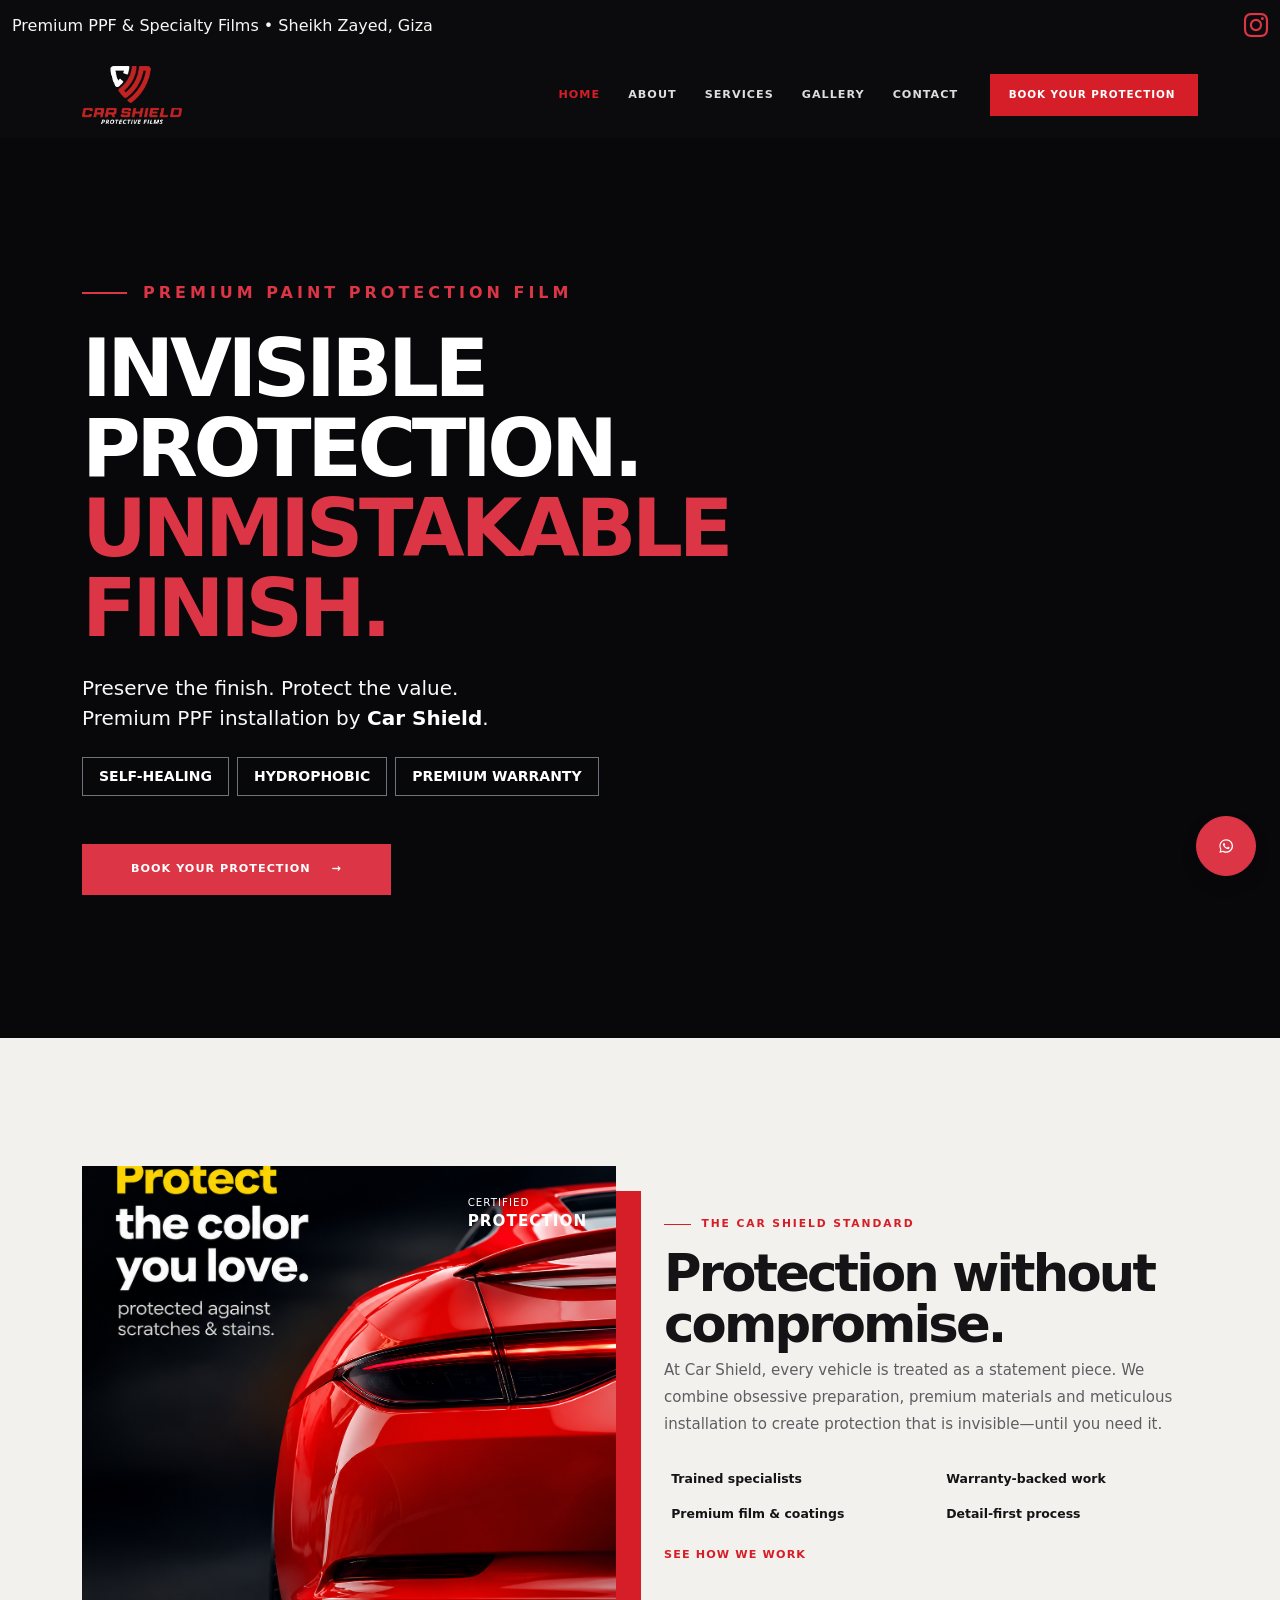
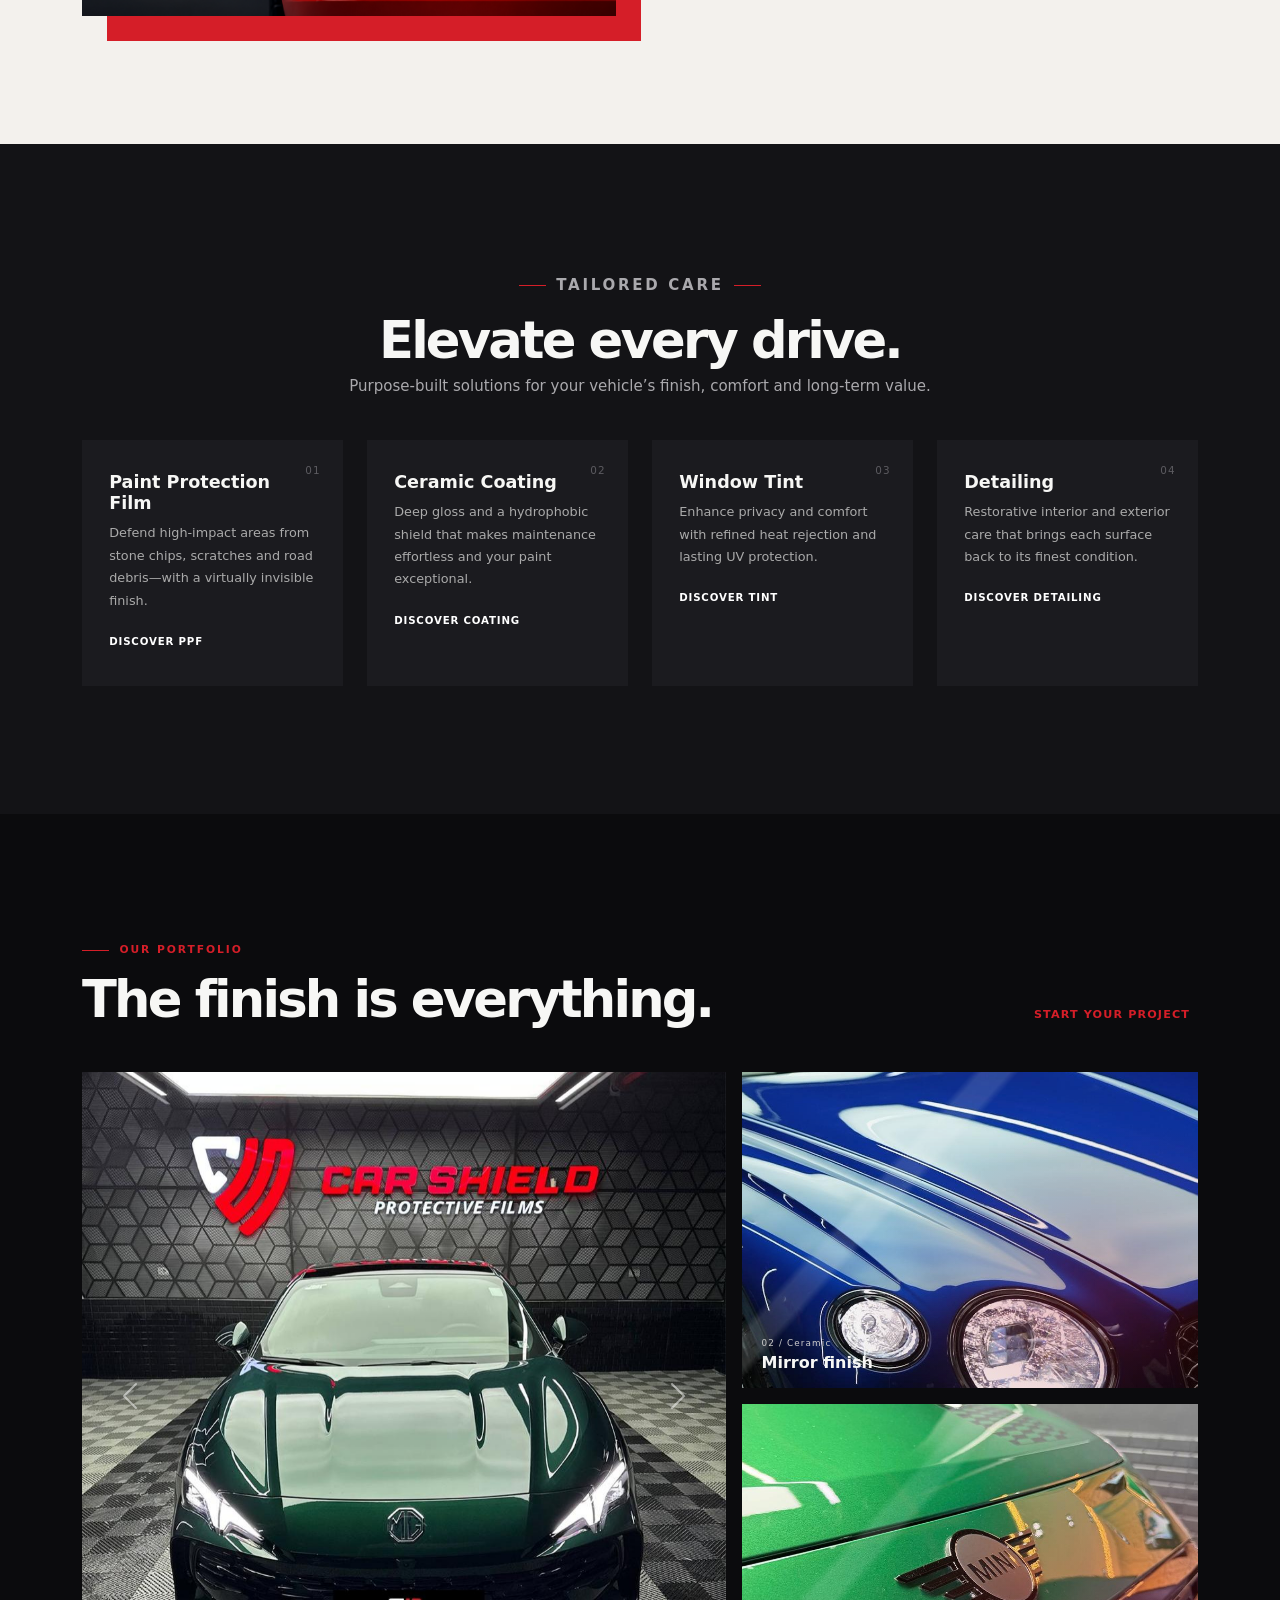
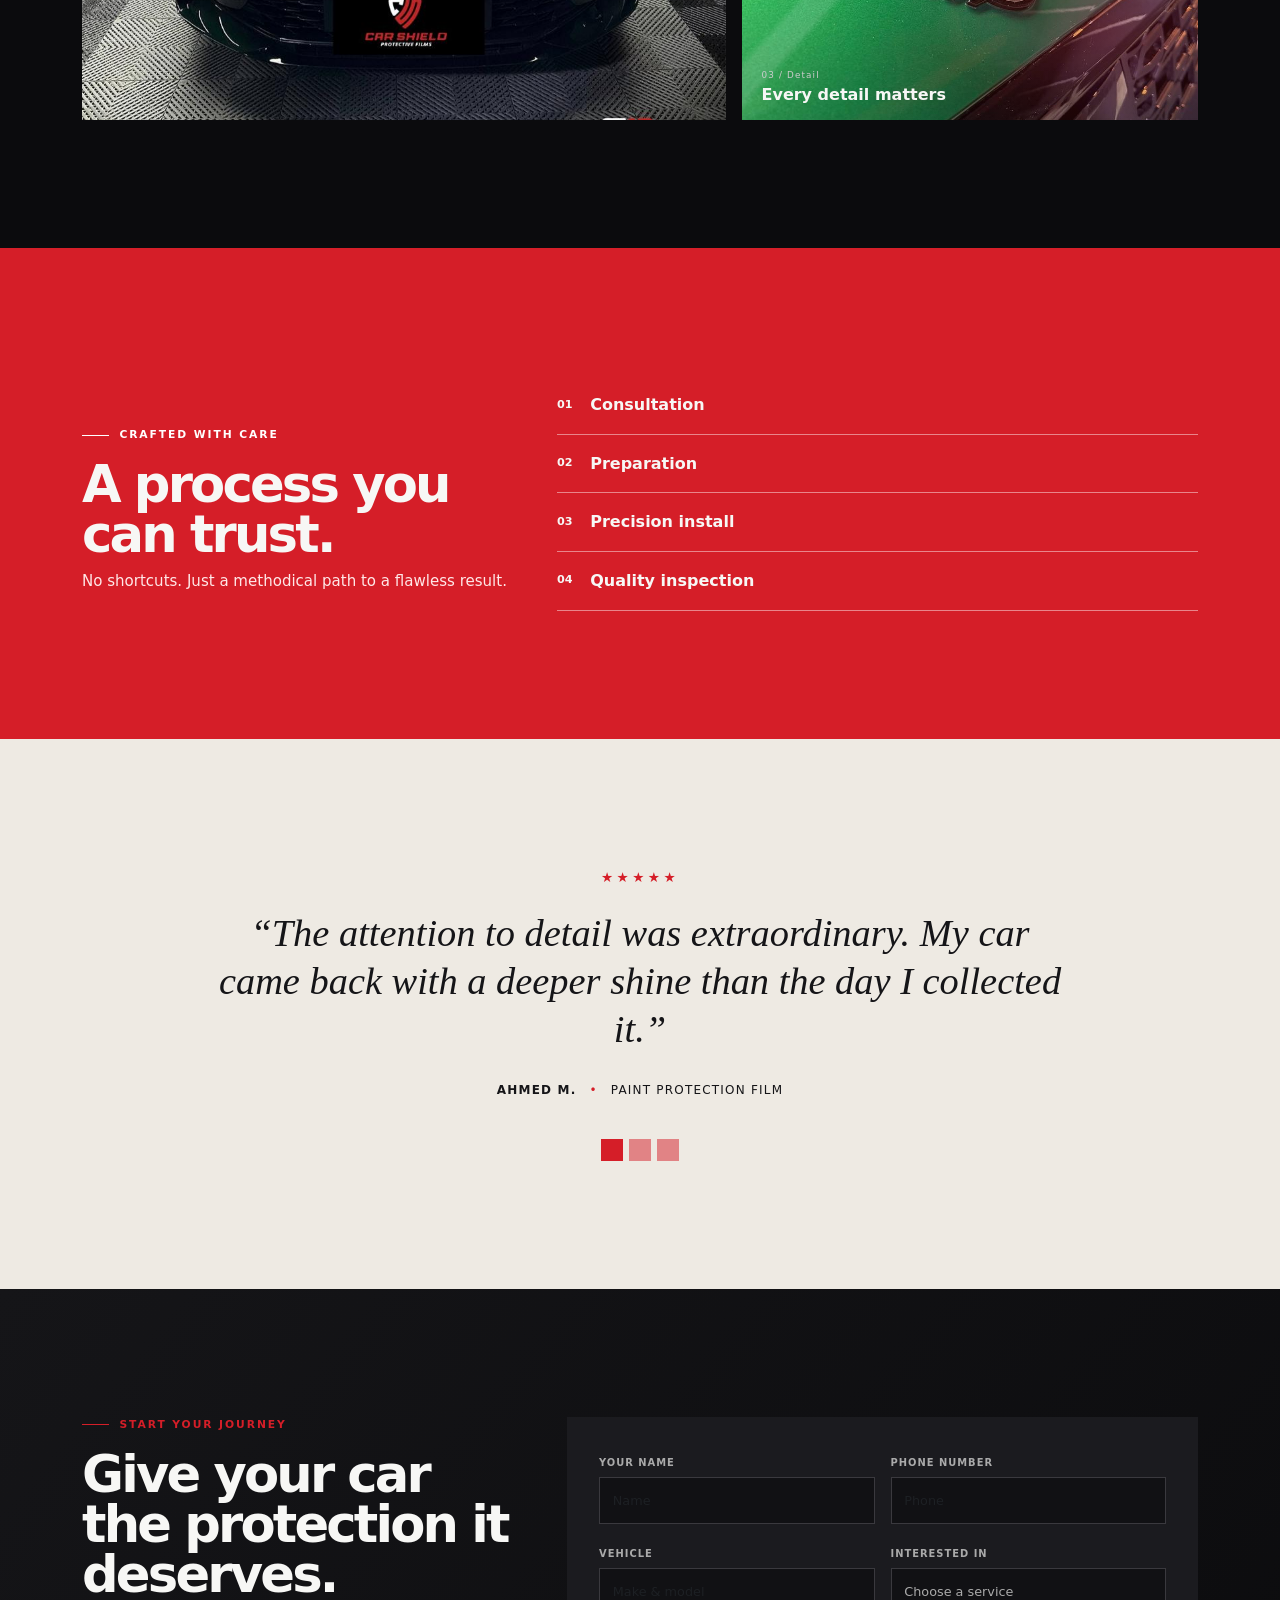
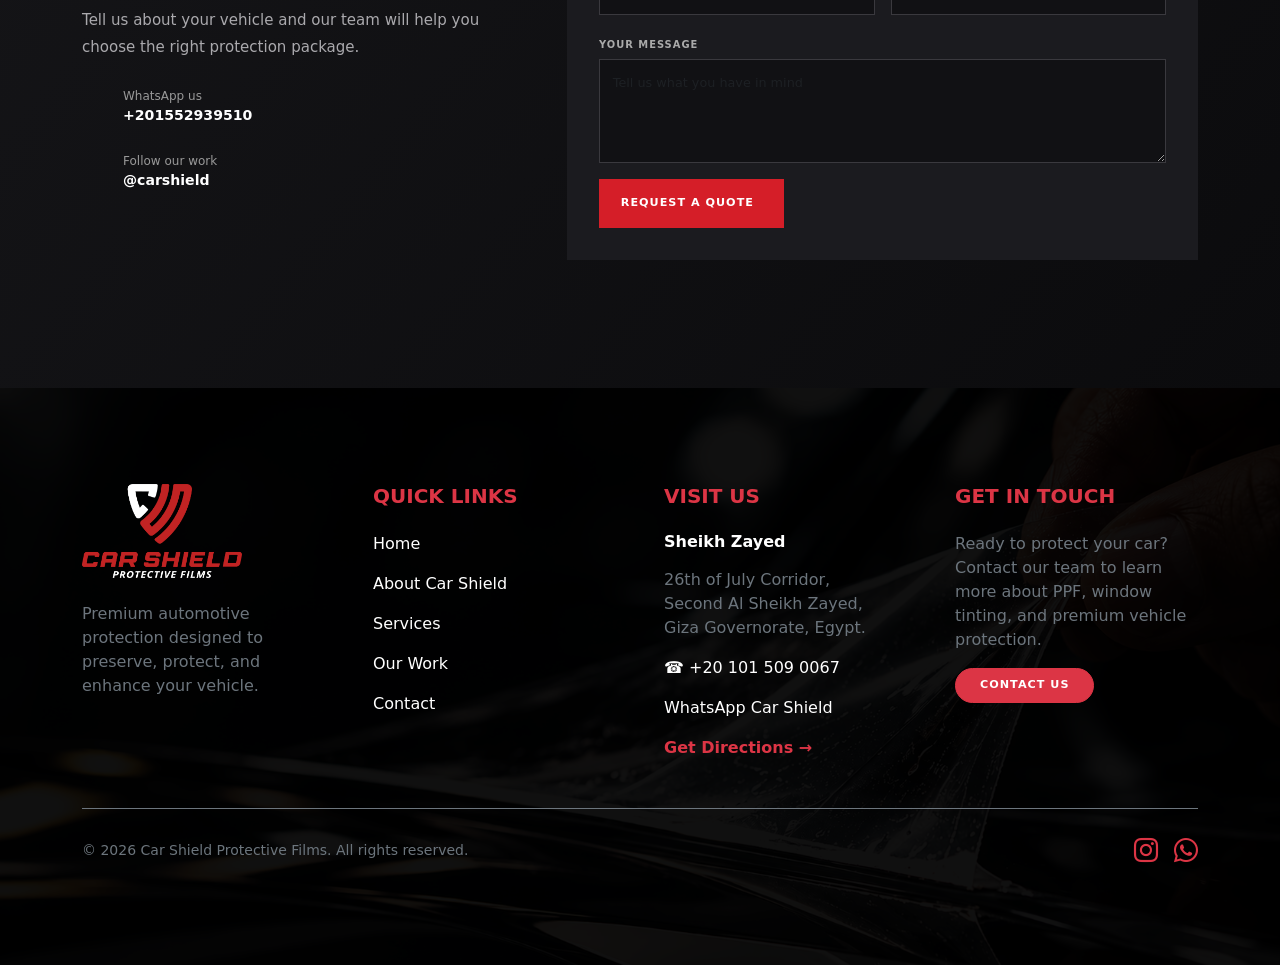
==== commit 7c578d31: "fix link css for refresh" ====
--- a/index.html
+++ b/index.html
@@ -28,7 +28,7 @@
       rel="stylesheet"
       href="https://cdn.jsdelivr.net/npm/bootstrap-icons@1.11.3/font/bootstrap-icons.min.css"
     />
-    <link rel="stylesheet" href="./index.css" />
+    <link rel="stylesheet" href="./index.css?v=2" />
   </head>
 
   <body>
--- a/index.css
+++ b/index.css
@@ -179,6 +179,7 @@
 }
 
 @media (prefers-reduced-motion: reduce) {
+
   .site-header,
   .site-header .navbar,
   .site-header .navbar-brand img,
@@ -246,7 +247,7 @@
 }
 
 .body-copy,
-.section-heading > p {
+.section-heading>p {
   color: var(--muted);
   line-height: 1.8;
   font-size: 0.94rem;
@@ -276,12 +277,10 @@
   min-height: 650px;
   position: relative;
   isolation: isolate;
-  background: radial-gradient(
-    ellipse at 74% 48%,
-    #341216 0,
-    #131315 37%,
-    #09090a 72%
-  );
+  background: radial-gradient(ellipse at 74% 48%,
+      #341216 0,
+      #131315 37%,
+      #09090a 72%);
   overflow: hidden;
 
   &::after {
@@ -292,14 +291,12 @@
     width: 70%;
     height: 36%;
     border-radius: 48% 52% 12% 14%;
-    background: linear-gradient(
-      165deg,
-      transparent 10%,
-      #202025 11% 14%,
-      #080809 15% 40%,
-      #3d1115 41% 44%,
-      #0b0b0c 45%
-    );
+    background: linear-gradient(165deg,
+        transparent 10%,
+        #202025 11% 14%,
+        #080809 15% 40%,
+        #3d1115 41% 44%,
+        #0b0b0c 45%);
     transform: skewX(-8deg);
     z-index: -1;
     box-shadow: 0 30px 75px #000;
@@ -506,7 +503,7 @@
     background: #202025;
   }
 
-  > i {
+  >i {
     color: var(--red);
     font-size: 1.7rem;
     margin-bottom: 2.7rem;
@@ -589,7 +586,7 @@
     transform: scale(1.15) rotate(-8deg);
   }
 
-  > .gallery-content {
+  >.gallery-content {
     position: absolute;
     inset: auto 1.2rem 1rem;
     z-index: 10;
@@ -716,7 +713,7 @@
 }
 
 .process-list {
-  > div {
+  >div {
     border-bottom: 1px solid #ffffff75;
     padding: 1.05rem 0;
     display: flex;
@@ -926,1169 +923,15 @@
   }
 }
 
-/* :root {
-
-  --black: #0b0b0d;
-
-  --ink: #131316;
-
-  --panel: #1b1b1f;
-
-  --red: #d51e28;
-
-  --white: #f7f7f5;
-
-  --muted: #aaa9ad;
-
-  font-family: Montserrat, sans-serif
-}
-
-* {
-
-  box-sizing: border-box
-}
-
-html {
-
-  scroll-behavior: smooth
-}
-
-body {
-
-  background: var(--black);
-
-  color: var(--white);
-
-  overflow-x: hidden
-}
-
-h1,
-
-h2,
-
-h3,
-
-p {
-
-  margin-top: 0
-}
-
-h1,
-
-h2 {
-
-  font-weight: 800;
-
-  letter-spacing: -.055em
-}
-
-h2 {
-
-  font-size: clamp(2.4rem, 4vw, 4.3rem);
-
-  line-height: .98
-}
-
-a {
-
-  text-decoration: none
-}
-
-.navbar {
-
-  padding: 1.2rem 0;
-
-  background: linear-gradient(180deg, rgba(0, 0, 0, .72), transparent)
-}
-
-.navbar-brand img,
-
-.footer-logo img {
-
-  width: 142px;
-
-  height: auto
-}
-
-.nav-link {
-
-  color: #ddd !important;
-
-  font-size: .74rem;
-
-  text-transform: uppercase;
-
-  letter-spacing: .1em;
-
-  font-weight: 700;
-
-  padding: .65rem .85rem !important
-}
-
-.nav-link:hover,
-
-.nav-link.active {
-
-  color: var(--red) !important
-}
-
-.btn {
-
-  border-radius: 0;
-
-  text-transform: uppercase;
-
-  letter-spacing: .09em;
-
-  font-size: .7rem;
-
-  font-weight: 800;
-
-  padding: .95rem 1.3rem
-}
-
-.btn-brand {
-
-  background: var(--red);
-
-  color: #fff;
-
-  border: 1px solid var(--red)
-}
-
-.btn-brand:hover {
-
-  background: #ef2b35;
-
-  border-color: #ef2b35;
-
-  color: #fff
-}
-
-.btn-outline-light {
-
-  border-color: #666
-}
-
-.section-pad {
-
-  padding: 8rem 0
-}
-
-.eyebrow {
-
-  font-size: .67rem;
-
-  letter-spacing: .18em;
-
-  font-weight: 800;
-
-  text-transform: uppercase;
-
-  color: var(--red);
-
-  display: flex;
-
-  align-items: center;
-
-  gap: .65rem
-}
-
-.eyebrow span {
-
-  display: inline-block;
-
-  width: 27px;
-
-  height: 1px;
-
-  background: var(--red)
-}
-
-.body-copy,
-
-.section-heading>p {
-
-  color: var(--muted);
-
-  line-height: 1.8;
-
-  font-size: .94rem
-}
-
-.hero {
-
-  height: min(850px, 100vh);
-
-  min-height: 650px;
-
-  position: relative;
-
-  isolation: isolate;
-
-  background: radial-gradient(ellipse at 74% 48%, #341216 0, #131315 37%, #09090a 72%);
-
-  overflow: hidden
-}
-
-.hero:after {
-
-  content: "";
-
-  position: absolute;
-
-  right: -7%;
-
-  bottom: 10%;
-
-  width: 70%;
-
-  height: 36%;
-
-  border-radius: 48% 52% 12% 14%;
-
-  background: linear-gradient(165deg, transparent 10%, #202025 11% 14%, #080809 15% 40%, #3d1115 41% 44%, #0b0b0c 45%);
-
-  transform: skewX(-8deg);
-
-  z-index: -1;
-
-  box-shadow: 0 30px 75px #000
-}
-
-.hero-grid {
-
-  position: absolute;
-
-  inset: 0;
-
-  z-index: -2;
-
-  opacity: .22;
-
-  background-image: linear-gradient(#333 1px, transparent 1px), linear-gradient(90deg, #333 1px, transparent 1px);
-
-  background-size: 70px 70px;
-
-  mask-image: linear-gradient(90deg, #000, transparent 75%)
-}
-
-.hero-glow {
-
-  position: absolute;
-
-  width: 600px;
-
-  height: 600px;
-
-  border: 1px solid #612328;
-
-  border-radius: 50%;
-
-  right: 9%;
-
-  top: 14%;
-
-  z-index: -1;
-
-  box-shadow: 0 0 150px #4a131950
-}
-
-.hero h1 {
-
-  font-size: clamp(3.6rem, 7vw, 7.5rem);
-
-  line-height: .9;
-
-  max-width: 820px
-}
-
-.hero h1 em {
-
-  font-family: 'Playfair Display', serif;
-
-  font-weight: 600;
-
-  color: var(--red)
-}
-
-.hero-copy {
-
-  max-width: 540px;
-
-  color: #bbb;
-
-  line-height: 1.75;
-
-  font-size: 1rem;
-
-  margin: 1.8rem 0
-}
-
-.hero-proof {
-
-  margin-top: 4.5rem;
-
-  color: #aaa;
-
-  font-size: .65rem;
-
-  letter-spacing: .05em;
-
-  text-transform: uppercase
-}
-
-.hero-proof b {
-
-  color: #fff;
-
-  font-size: 1rem;
-
-  margin-right: .25rem
-}
-
-.scroll-note {
-
-  position: absolute;
-
-  bottom: 2.5rem;
-
-  left: 5%;
-
-  font-size: .56rem;
-
-  letter-spacing: .18em;
-
-  color: #aaa;
-
-  display: flex;
-
-  align-items: center;
-
-  gap: .8rem
-}
-
-.scroll-note span {
-
-  height: 1px;
-
-  width: 40px;
-
-  background: var(--red)
-}
-
-.about {
-
-  background: #f3f1ed;
-
-  color: #141416
-}
-
-.about .body-copy {
-
-  color: #5e5d61
-}
-
-.about-visual {
-
-  height: 450px;
-
-  position: relative;
-
-  overflow: hidden;
-
-  background: linear-gradient(135deg, #2d2d32, #0e0e10 60%);
-
-  box-shadow: 25px 25px 0 var(--red);
-
-}
-
-.about-visual img {
-
-  display: block;
-
-  width: 100%;
-
-  height: 100%;
-
-  object-fit: cover;
-
-  object-position: center 65%;
-
-}
-
-.about-visual::before,
-
-.about-visual::after {
-
-  content: none !important;
-
-  display: none !important;
-
-  background: none !important;
-
-}
-
-.visual-car {
-
-  position: absolute;
-
-  width: 90%;
-
-  height: 31%;
-
-  bottom: 19%;
-
-  left: 4%;
-
-  border-radius: 55% 50% 20% 24%;
-
-  box-shadow: inset 0 15px 10px #fff2
-}
-
-.quality-card {
-
-  position: absolute;
-
-  right: 1.8rem;
-
-  top: 1.8rem;
-
-  color: white;
-
-  display: flex;
-
-  gap: .75rem;
-
-  align-items: center;
-
-  text-transform: uppercase;
-
-  font-size: .64rem;
-
-  letter-spacing: .1em
-}
-
-.quality-card i {
-
-  font-size: 2rem;
-
-  color: var(--red)
-}
-
-.quality-card b {
-
-  font-size: .95rem
-}
-
-.check {
-
-  font-weight: 700;
-
-  font-size: .78rem
-}
-
-.check i {
-
-  color: var(--red);
-
-  margin-right: .45rem
-}
-
-.text-link {
-
-  color: var(--red);
-
-  font-size: .7rem;
-
-  text-transform: uppercase;
-
-  letter-spacing: .1em;
-
-  font-weight: 800
-}
-
-.section-dark {
-
-  background: #131316
-}
-
-.section-heading {
-
-  max-width: 620px
-}
-
-.service-card {
-
-  height: 100%;
-
-  background: #1b1b1f;
-
-  padding: 2rem 1.7rem;
-
-  position: relative;
-
-  border-bottom: 2px solid transparent;
-
-  transition: .3s
-}
-
-.service-card:hover {
-
-  transform: translateY(-7px);
-
-  border-color: var(--red);
-
-  background: #202025
-}
-
-.service-number {
-
-  position: absolute;
-
-  right: 1.4rem;
-
-  top: 1.4rem;
-
-  color: #5c5b60;
-
-  font-size: .65rem;
-
-  letter-spacing: .1em
-}
-
-.service-card>i {
-
-  color: var(--red);
-
-  font-size: 1.7rem;
-
-  margin-bottom: 2.7rem
-}
-
-.service-card h3 {
-
-  font-size: 1.1rem;
-
-  font-weight: 800
-}
-
-.service-card p {
-
-  color: #aaa;
-
-  font-size: .8rem;
-
-  line-height: 1.75
-}
-
-.service-card a {
-
-  font-size: .64rem;
-
-  color: #fff;
-
-  text-transform: uppercase;
-
-  letter-spacing: .08em;
-
-  font-weight: 700
-}
-
-.service-card a i {
-
-  color: var(--red);
-
-  margin-left: .35rem
-}
-
-.gallery-grid {
-
-  display: grid;
-
-  grid-template-columns: repeat(12, 1fr);
-
-  grid-auto-rows: 150px;
-
-  gap: 1rem
-}
-
-.gallery-item {
-  position: relative;
-  overflow: hidden;
-  background-color: #25252a;
-
-  background-size: cover;
-  background-position: center;
-  background-repeat: no-repeat;
-
-  transition: .3s;
-
-  a {
-    grid-column: span 7;
-    grid-row: span 3;
-
-    background-size: cover;
-    background-position: 42% center;
-  }
-
-  img {
-    width: 100%;
-    height: 100%;
-    object-fit: cover;
-    object-position: center;
-    display: block;
-  }
-}
-
-.gallery-item:before {
-
-  content: "";
-
-  position: absolute;
-
-  inset: -15%;
-
-  background: linear-gradient(140deg, transparent 35%, #fff2 36% 39%, transparent 40%), radial-gradient(ellipse at 70% 70%, #d41f2845, transparent 42%);
-
-  transform: rotate(-8deg);
-
-  transition: .5s
-}
-
-.gallery-item:hover:before {
-
-  transform: scale(1.15) rotate(-8deg)
-}
-
-.gallery-item>div {
-
-  position: absolute;
-
-  inset: auto 1.2rem 1rem;
-
-  z-index: 1
-}
-
-.gallery-item span {
-
-  font-size: .55rem;
-
-  letter-spacing: .13em;
-
-  color: #ccc
-}
-
-.gallery-item h3 {
-
-  font-size: 1rem;
-
-  margin: 0;
-
-  font-weight: 700
-}
-
-.gallery-a {
-  grid-column: span 7;
-  grid-row: span 3;
-  position: relative;
-  overflow: hidden;
-}
-
-.gallery-a .carousel,
-.gallery-a .carousel-inner,
-.gallery-a .carousel-item {
-  width: 100%;
-  height: 100%;
-}
-
-.gallery-a .carousel-item img {
-  width: 100%;
-  height: 100%;
-  object-fit: cover;
-  object-position: center;
-}
-
-.gallery-content {
-  position: absolute !important;
-  left: 1.2rem !important;
-  bottom: 1rem !important;
-  z-index: 10;
-}
-
-.gallery-a {
-  grid-column: span 7;
-  grid-row: span 4;
-  position: relative;
-  overflow: hidden;
-
-  .carousel-inner {
-    position: relative !important;
-    inset: auto !important;
-
-    width: 100%;
-    height: 100%;
-
-  }
-
-  .carousel-item {
-    width: 100%;
-    height: 100%;
-
-    img {
-      width: 100%;
-      height: 100%;
-      object-fit: cover;
-      object-position: center;
-    }
-
-  }
-
-}
-
-
-.gallery-b {
-
-  grid-column: span 5;
-
-  grid-row: span 2;
-
-  background-image: linear-gradient(135deg, #0a1119, #31373b 55%, #ad1d26)
-}
-
-.gallery-c {
-
-  grid-column: span 5;
-
-  grid-row: span 2;
-
-  background-image: linear-gradient(135deg, #372825, #151518 50%, #030303)
-}
-
-.gallery-d {
-
-  grid-column: span 7;
-
-  grid-row: span 1;
-
-  background-image: linear-gradient(135deg, #101820, #111113 57%, #562126)
-}
-
-.gallery-note {
-
-  font-size: .7rem;
-
-  color: #777
-}
-
-.process {
-
-  background: var(--red)
-}
-
-.process .eyebrow {
-
-  color: #fff
-}
-
-.process .eyebrow span {
-
-  background: #fff
-}
-
-.process .body-copy {
-
-  color: #ffe8e8
-}
-
-.process-list>div {
-
-  border-bottom: 1px solid #ffffff75;
-
-  padding: 1.05rem 0;
-
-  display: flex;
-
-  align-items: center;
-
-  gap: 1.1rem
-}
-
-.process-list b {
-
-  font-size: .7rem
-}
-
-.process-list span {
-
-  font-size: 1rem;
-
-  font-weight: 700
-}
-
-.process-list i {
-
-  margin-left: auto
-}
-
-.testimonials {
-
-  background: #eeeae3;
-
-  color: #151518
-}
-
-.review {
-
-  max-width: 850px
-}
-
-.stars {
-
-  color: var(--red);
-
-  letter-spacing: .25em;
-
-  font-size: .85rem;
-
-  margin-bottom: 1.4rem
-}
-
-.review blockquote {
-
-  font-family: 'Playfair Display', serif;
-
-  font-style: italic;
-
-  font-size: clamp(1.6rem, 3vw, 2.8rem);
-
-  line-height: 1.25
-}
-
-.review p {
-
-  font-size: .75rem;
-
-  text-transform: uppercase;
-
-  letter-spacing: .1em;
-
-  margin-top: 1.7rem
-}
-
-.review span {
-
-  color: var(--red);
-
-  margin: 0 .5rem
-}
-
-.carousel-indicators button {
-
-  width: 22px !important;
-
-  height: 2px !important;
-
-  background: var(--red) !important
-}
-
-.contact {
-
-  background: linear-gradient(130deg, #151518, #0b0b0d)
-}
-
-.contact h2 {
-
-  max-width: 500px
-}
-
-.contact-detail {
-
-  display: flex;
-
-  align-items: center;
-
-  gap: 1rem;
-
-  margin-top: 1.6rem;
-
-  color: #999;
-
-  font-size: .75rem
-}
-
-.contact-detail i {
-
-  color: var(--red);
-
-  font-size: 1.5rem;
-
-  width: 25px
-}
-
-.contact-detail b {
-
-  color: white;
-
-  font-size: .88rem
-}
-
-.contact-form {
-
-  background: #1b1b1f;
-
-  padding: 2rem
-}
-
-.contact-form label {
-
-  color: #aaa;
-
-  text-transform: uppercase;
-
-  letter-spacing: .1em;
-
-  font-size: .62rem;
-
-  font-weight: 700;
-
-  margin-bottom: .4rem
-}
-
-.form-control,
-
-.form-select {
-
-  background: #111114;
-
-  border: 1px solid #3a393e;
-
-  border-radius: 0;
-
-  color: white;
-
-  padding: .8rem;
-
-  font-size: .8rem
-}
-
-.form-control:focus,
-
-.form-select:focus {
-
-  background: #111114;
-
-  color: white;
-
-  border-color: var(--red);
-
-  box-shadow: none
-}
-
-.form-select {
-
-  color: #aaa
-}
-
-footer {
-
-  background: #070708;
-
-  padding: 3rem 0 1.4rem
-}
-
-.footer-top {
-
-  display: flex;
-
-  align-items: center;
-
-  justify-content: space-between;
-
-  gap: 2rem;
-
-  padding-bottom: 2.5rem
-}
-
-.footer-links {
-
-  display: flex;
-
-  gap: 1.5rem
-}
-
-.footer-links a,
-
-.footer-bottom {
-
-  color: #999;
-
-  font-size: .65rem;
-
-  text-transform: uppercase;
-
-  letter-spacing: .08em
-}
-
-.footer-links a:hover {
-
-  color: var(--red)
-}
-
-.social {
-
-  display: flex;
-
-  gap: .6rem
-}
-
-.social a {
-
-  display: grid;
-
-  place-items: center;
-
-  width: 29px;
-
-  height: 29px;
-
-  border: 1px solid #444;
-
-  color: #fff;
-
-  font-size: .75rem
-}
-
-.social a:hover {
-
-  background: var(--red);
-
-  border-color: var(--red)
-}
-
-.footer-bottom {
-
-  border-top: 1px solid #29292c;
-
-  padding-top: 1.4rem;
-
-  display: flex;
-
-  justify-content: space-between
-}
-
-@media(max-width:991px) {
-
-  .section-pad {
-
-    padding: 5rem 0
-  }
-
-  .navbar {
-
-    background: #0b0b0de8
-  }
-
-  .hero {
-
-    min-height: 690px
-  }
-
-  .about-visual {
-
-    height: 370px
-  }
-
-  .gallery-grid {
-
-    grid-auto-rows: 110px
-  }
-
-}
-
-@media(max-width:575px) {
-
-  .hero h1 {
-
-    font-size: 3.4rem
-  }
-
-  .hero-proof {
-
-    margin-top: 3rem;
-
-    gap: 1rem !important
-  }
-
-  .hero-proof span {
-
-    width: 100%
-  }
-
-  .about-visual {
-
-    height: 290px;
-
-    box-shadow: 12px 12px 0 var(--red)
-  }
-
-  .gallery-grid {
-
-    gap: .6rem;
-
-    grid-auto-rows: 85px
-  }
-
-  .gallery-b,
-
-  .gallery-c {
-
-    grid-column: span 6;
-
-    grid-row: span 2
-  }
-
-  .gallery-d {
-
-    grid-column: span 12
-  }
-
-  .footer-top,
-
-  .footer-bottom {
-
-    align-items: flex-start;
-
-    flex-direction: column;
-
-    gap: 1.2rem
-  }
-
-  .footer-links {
-
-    flex-wrap: wrap;
-
-    gap: .8rem 1rem
-  }
-
-  .contact-form {
-
-    padding: 1.3rem
-  }
-
-  .scroll-note {
-
-    display: none
-  }
-} */
+
 
 /* ===== ABOUT SECTION ANIMATION ===== */
 
 #about.about-motion .about-visual,
-#about.about-motion .col-lg-6:nth-child(2) > .eyebrow,
-#about.about-motion .col-lg-6:nth-child(2) > h2,
-#about.about-motion .col-lg-6:nth-child(2) > .body-copy,
-#about.about-motion .row.g-3 > .col-sm-6,
+#about.about-motion .col-lg-6:nth-child(2)>.eyebrow,
+#about.about-motion .col-lg-6:nth-child(2)>h2,
+#about.about-motion .col-lg-6:nth-child(2)>.body-copy,
+#about.about-motion .row.g-3>.col-sm-6,
 #about.about-motion .text-link {
   opacity: 0;
   transform: translateY(25px);
@@ -2117,19 +960,19 @@
 }
 
 /* Stagger features */
-#about.about-motion .row.g-3 > .col-sm-6:nth-child(1) {
+#about.about-motion .row.g-3>.col-sm-6:nth-child(1) {
   transition-delay: 0.45s;
 }
 
-#about.about-motion .row.g-3 > .col-sm-6:nth-child(2) {
+#about.about-motion .row.g-3>.col-sm-6:nth-child(2) {
   transition-delay: 0.55s;
 }
 
-#about.about-motion .row.g-3 > .col-sm-6:nth-child(3) {
+#about.about-motion .row.g-3>.col-sm-6:nth-child(3) {
   transition-delay: 0.65s;
 }
 
-#about.about-motion .row.g-3 > .col-sm-6:nth-child(4) {
+#about.about-motion .row.g-3>.col-sm-6:nth-child(4) {
   transition-delay: 0.75s;
 }
 
@@ -2139,10 +982,10 @@
 
 /* Reveal elements */
 #about.about-motion.is-visible .about-visual,
-#about.about-motion.is-visible .col-lg-6:nth-child(2) > .eyebrow,
-#about.about-motion.is-visible .col-lg-6:nth-child(2) > h2,
-#about.about-motion.is-visible .col-lg-6:nth-child(2) > .body-copy,
-#about.about-motion.is-visible .row.g-3 > .col-sm-6,
+#about.about-motion.is-visible .col-lg-6:nth-child(2)>.eyebrow,
+#about.about-motion.is-visible .col-lg-6:nth-child(2)>h2,
+#about.about-motion.is-visible .col-lg-6:nth-child(2)>.body-copy,
+#about.about-motion.is-visible .row.g-3>.col-sm-6,
 #about.about-motion.is-visible .text-link {
   opacity: 1;
   transform: translate(0);
@@ -2159,11 +1002,12 @@
 
 /* Accessibility */
 @media (prefers-reduced-motion: reduce) {
+
   #about.about-motion .about-visual,
-  #about.about-motion .col-lg-6:nth-child(2) > .eyebrow,
-  #about.about-motion .col-lg-6:nth-child(2) > h2,
-  #about.about-motion .col-lg-6:nth-child(2) > .body-copy,
-  #about.about-motion .row.g-3 > .col-sm-6,
+  #about.about-motion .col-lg-6:nth-child(2)>.eyebrow,
+  #about.about-motion .col-lg-6:nth-child(2)>h2,
+  #about.about-motion .col-lg-6:nth-child(2)>.body-copy,
+  #about.about-motion .row.g-3>.col-sm-6,
   #about.about-motion .text-link {
     opacity: 1;
     transform: none;
@@ -2207,13 +1051,11 @@
     inset: 0;
     z-index: -1;
     pointer-events: none;
-    background: linear-gradient(
-      90deg,
-      rgba(0, 0, 0, 0.95) 0%,
-      rgba(0, 0, 0, 0.85) 30%,
-      rgba(0, 0, 0, 0.55) 55%,
-      rgba(0, 0, 0, 0.1) 100%
-    );
+    background: linear-gradient(90deg,
+        rgba(0, 0, 0, 0.95) 0%,
+        rgba(0, 0, 0, 0.85) 30%,
+        rgba(0, 0, 0, 0.55) 55%,
+        rgba(0, 0, 0, 0.1) 100%);
   }
 
   .container {
@@ -2248,12 +1090,10 @@
     }
 
     .about-hero-overlay {
-      background: linear-gradient(
-        90deg,
-        rgba(0, 0, 0, 0.92),
-        rgba(0, 0, 0, 0.65) 65%,
-        rgba(0, 0, 0, 0.3)
-      );
+      background: linear-gradient(90deg,
+          rgba(0, 0, 0, 0.92),
+          rgba(0, 0, 0, 0.65) 65%,
+          rgba(0, 0, 0, 0.3));
     }
 
     .about-hero-logo {
@@ -2276,12 +1116,10 @@
     }
 
     .about-hero-overlay {
-      background: linear-gradient(
-        180deg,
-        rgba(0, 0, 0, 0.75) 0%,
-        rgba(0, 0, 0, 0.8) 45%,
-        rgba(0, 0, 0, 0.6) 100%
-      );
+      background: linear-gradient(180deg,
+          rgba(0, 0, 0, 0.75) 0%,
+          rgba(0, 0, 0, 0.8) 45%,
+          rgba(0, 0, 0, 0.6) 100%);
     }
 
     .about-hero-content {
@@ -2306,3 +1144,83 @@
     }
   }
 }
+
+/* =========================
+   Gallery page - single source of truth
+   ========================= */
+#gallery {
+  #galleryTabs {
+    --bs-nav-pills-link-active-bg: var(--red);
+    --bs-nav-pills-link-active-color: #fff;
+
+    .nav-link {
+      background: transparent !important;
+      color: #ddd !important;
+      border: 1px solid transparent;
+      border-radius: 6px;
+      box-shadow: none;
+      transition: background-color 0.25s ease, color 0.25s ease;
+
+      &:hover:not(.active) {
+        color: var(--red) !important;
+      }
+
+      &.active,
+      &.active:hover,
+      &.active:focus {
+        background: var(--red) !important;
+        color: #fff !important;
+        border-color: var(--red) !important;
+        box-shadow: none !important;
+      }
+    }
+  }
+
+  .tab-content {
+    .tab-pane {
+      .row > [class*="col-"] {
+        min-width: 0;
+      }
+
+      img.gallery-photo {
+        display: block;
+        width: 100%;
+        height: 300px;
+        max-height: 300px;
+        object-fit: cover;
+        object-position: center;
+        border-radius: 12px;
+      }
+
+      video.gallery-video {
+        display: block;
+        width: 100%;
+        height: 300px;
+        max-height: 300px;
+        object-fit: contain;
+        background: #111;
+        border-radius: 12px;
+      }
+    }
+  }
+
+  @media (max-width: 991px) {
+    .tab-content .tab-pane img.gallery-photo {
+      height: 280px;
+      max-height: 280px;
+    }
+  }
+
+  @media (max-width: 575px) {
+    #galleryTabs .nav-link {
+      padding: 0.55rem 0.65rem !important;
+      font-size: 0.65rem;
+    }
+
+    .tab-content .tab-pane img.gallery-photo {
+      height: 260px;
+      max-height: 260px;
+    }
+  }
+}
+  
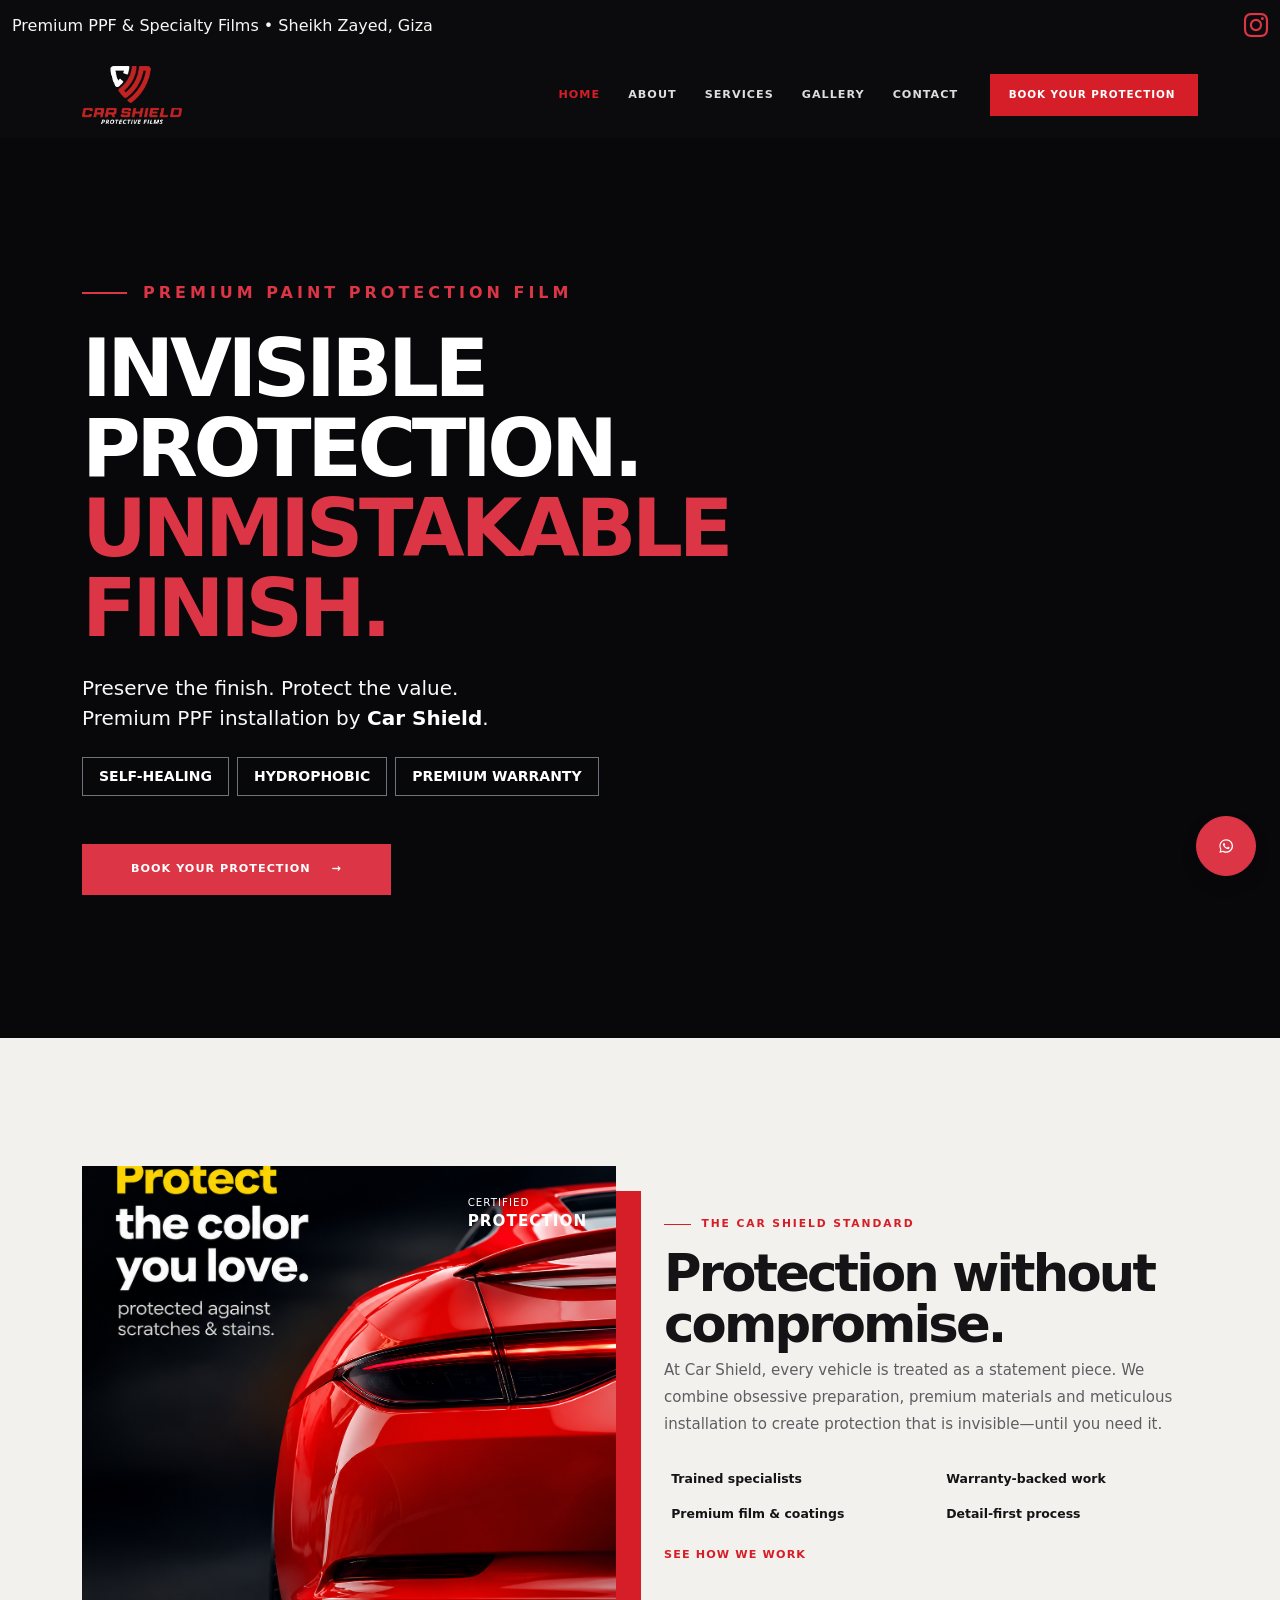
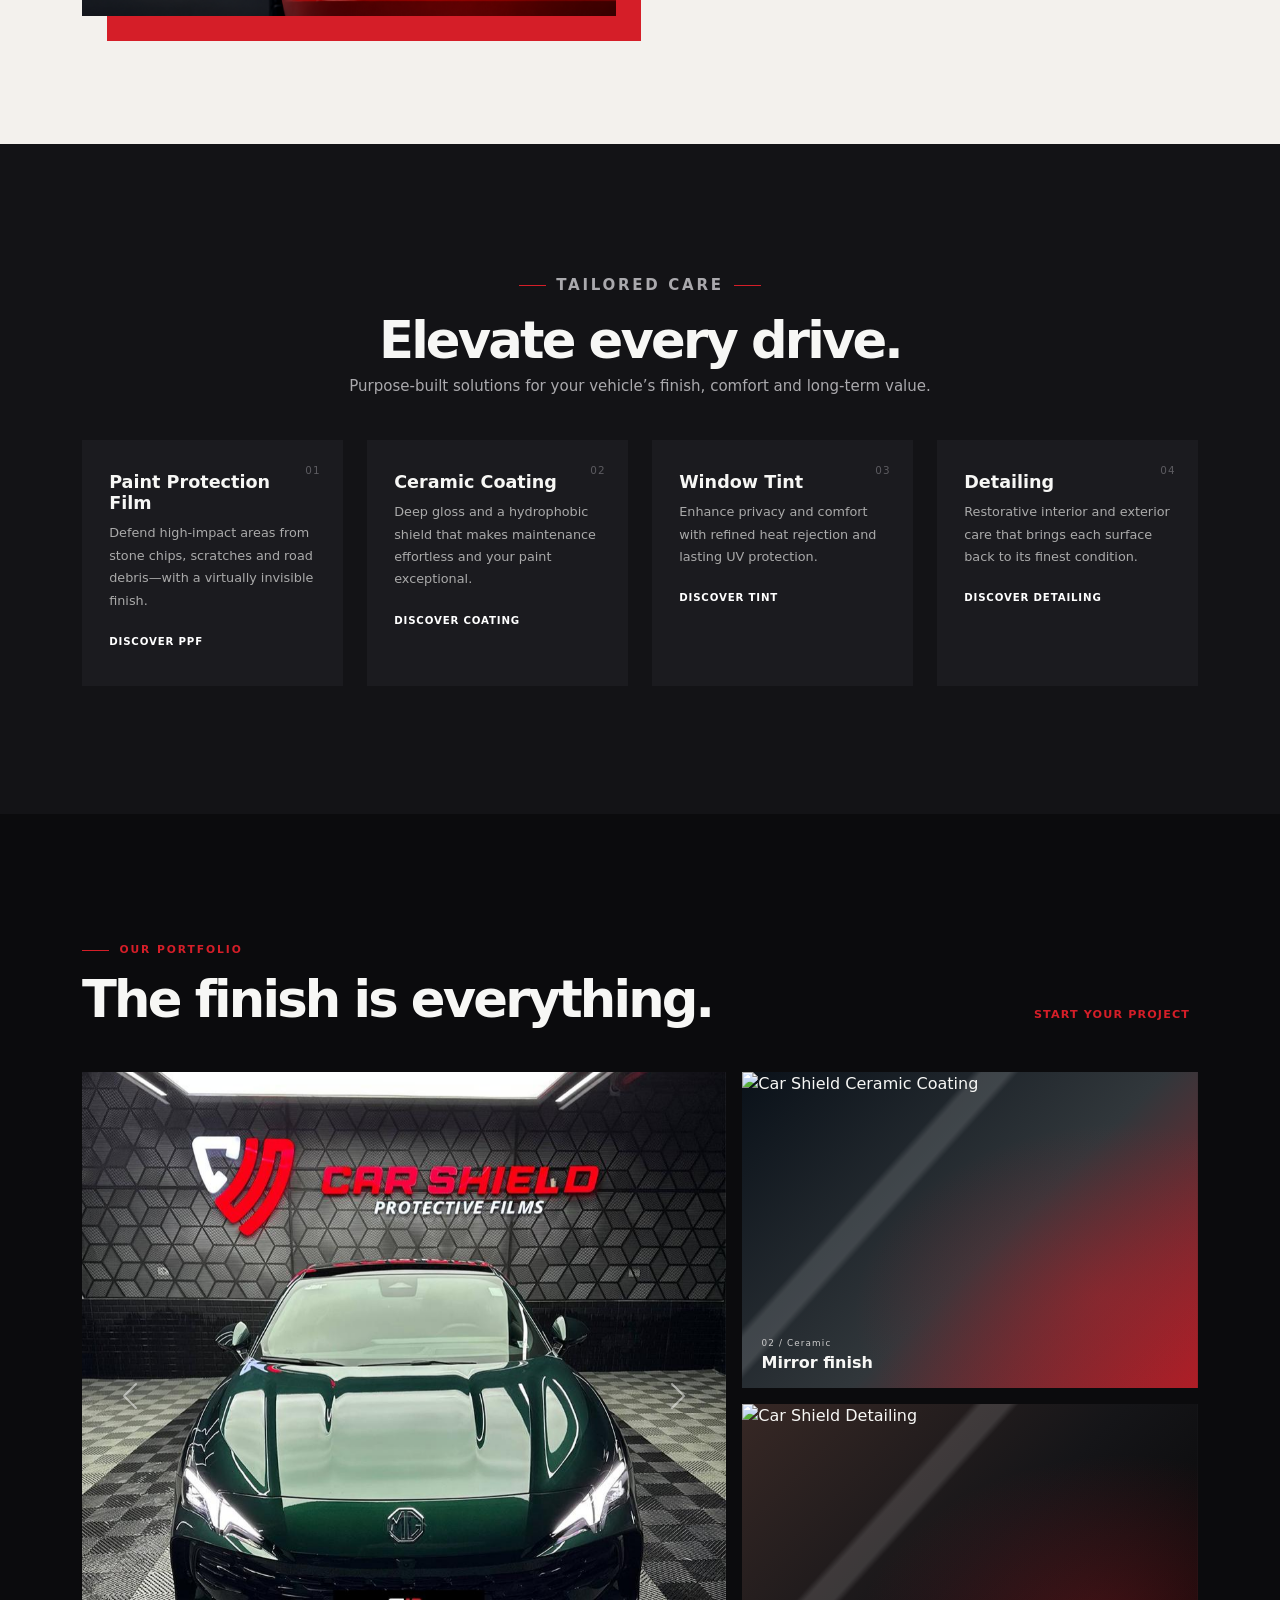
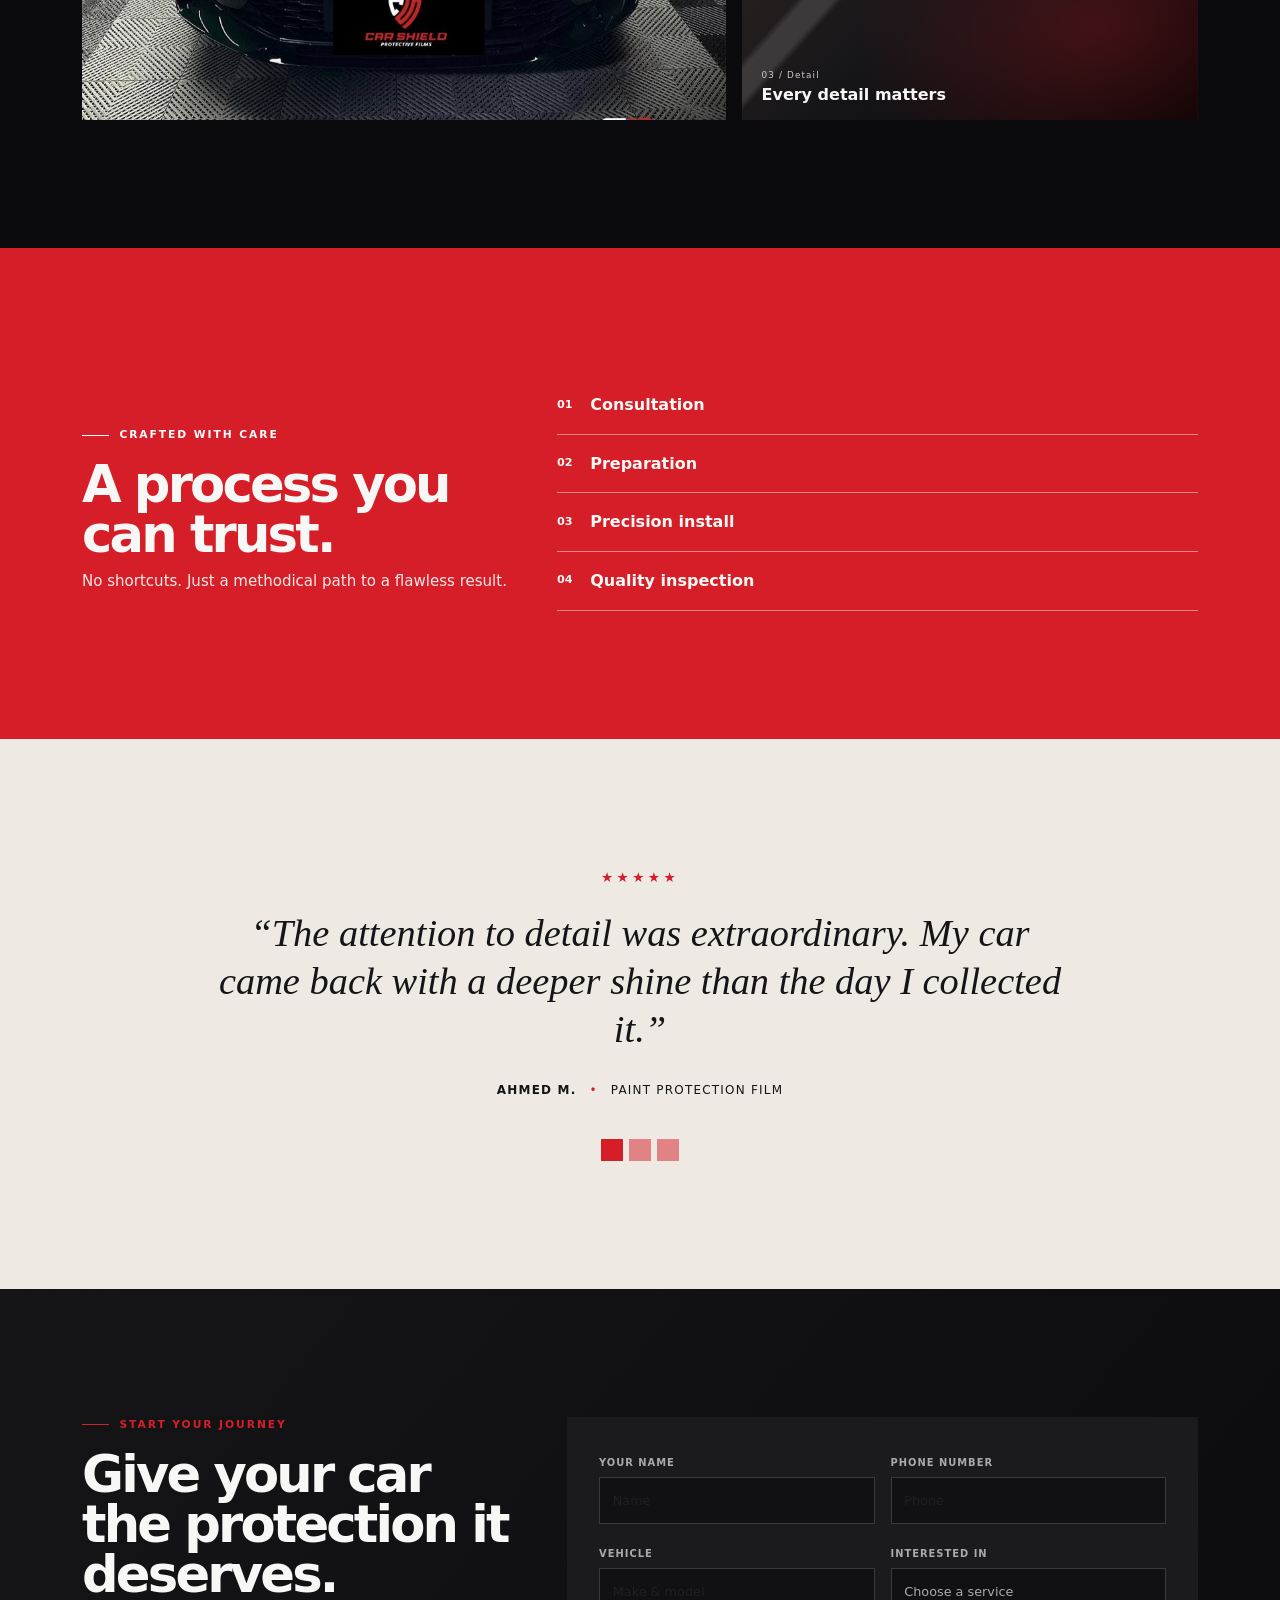
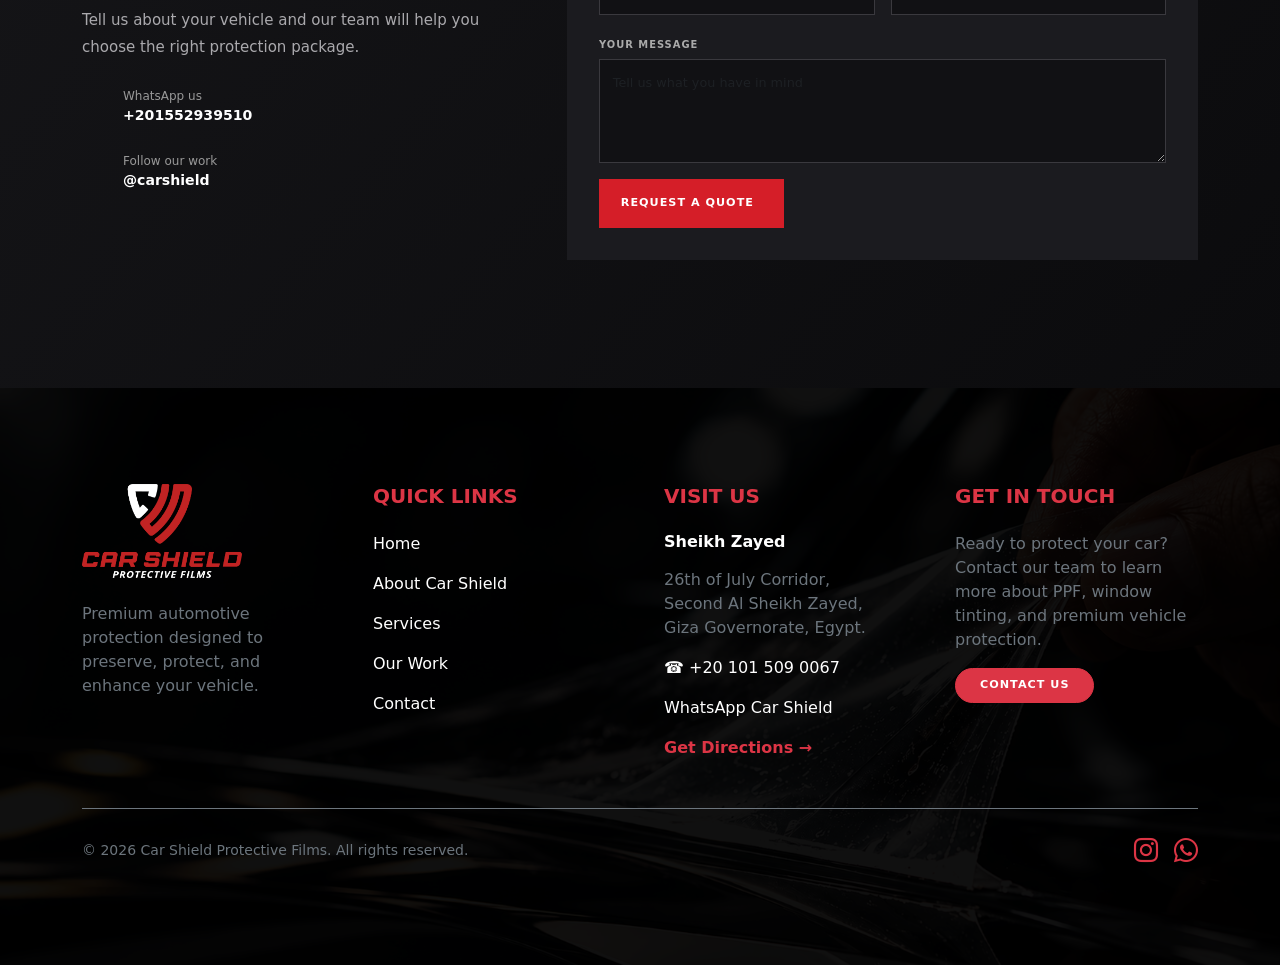
==== commit cf952784: "rm img folder" ====
--- a/index.html
+++ b/index.html
@@ -775,7 +775,7 @@
               ☎ +20 101 509 0067
             </a>
 
-            <!-- WhatsApp -->
+            <!-- WhatsApp  -->
             <a
               href="https://wa.me/201015090067"
               target="_blank"
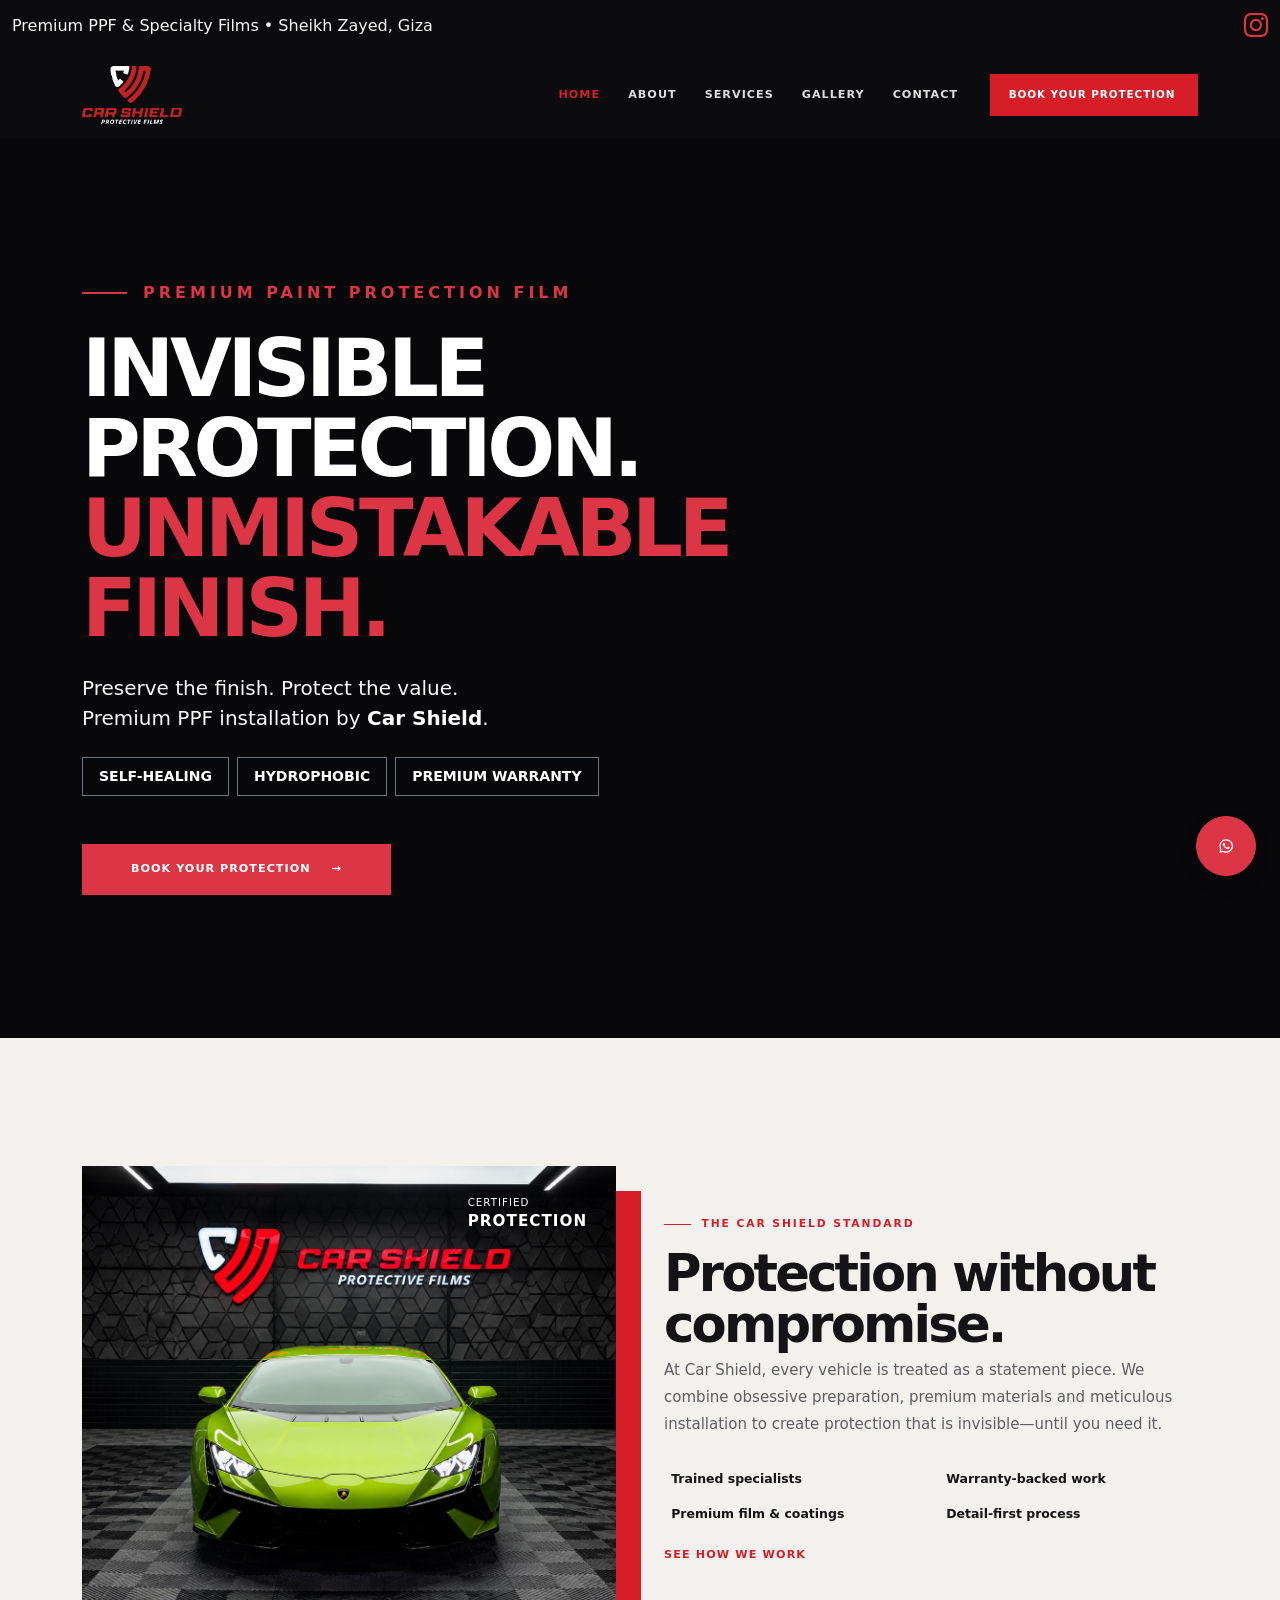
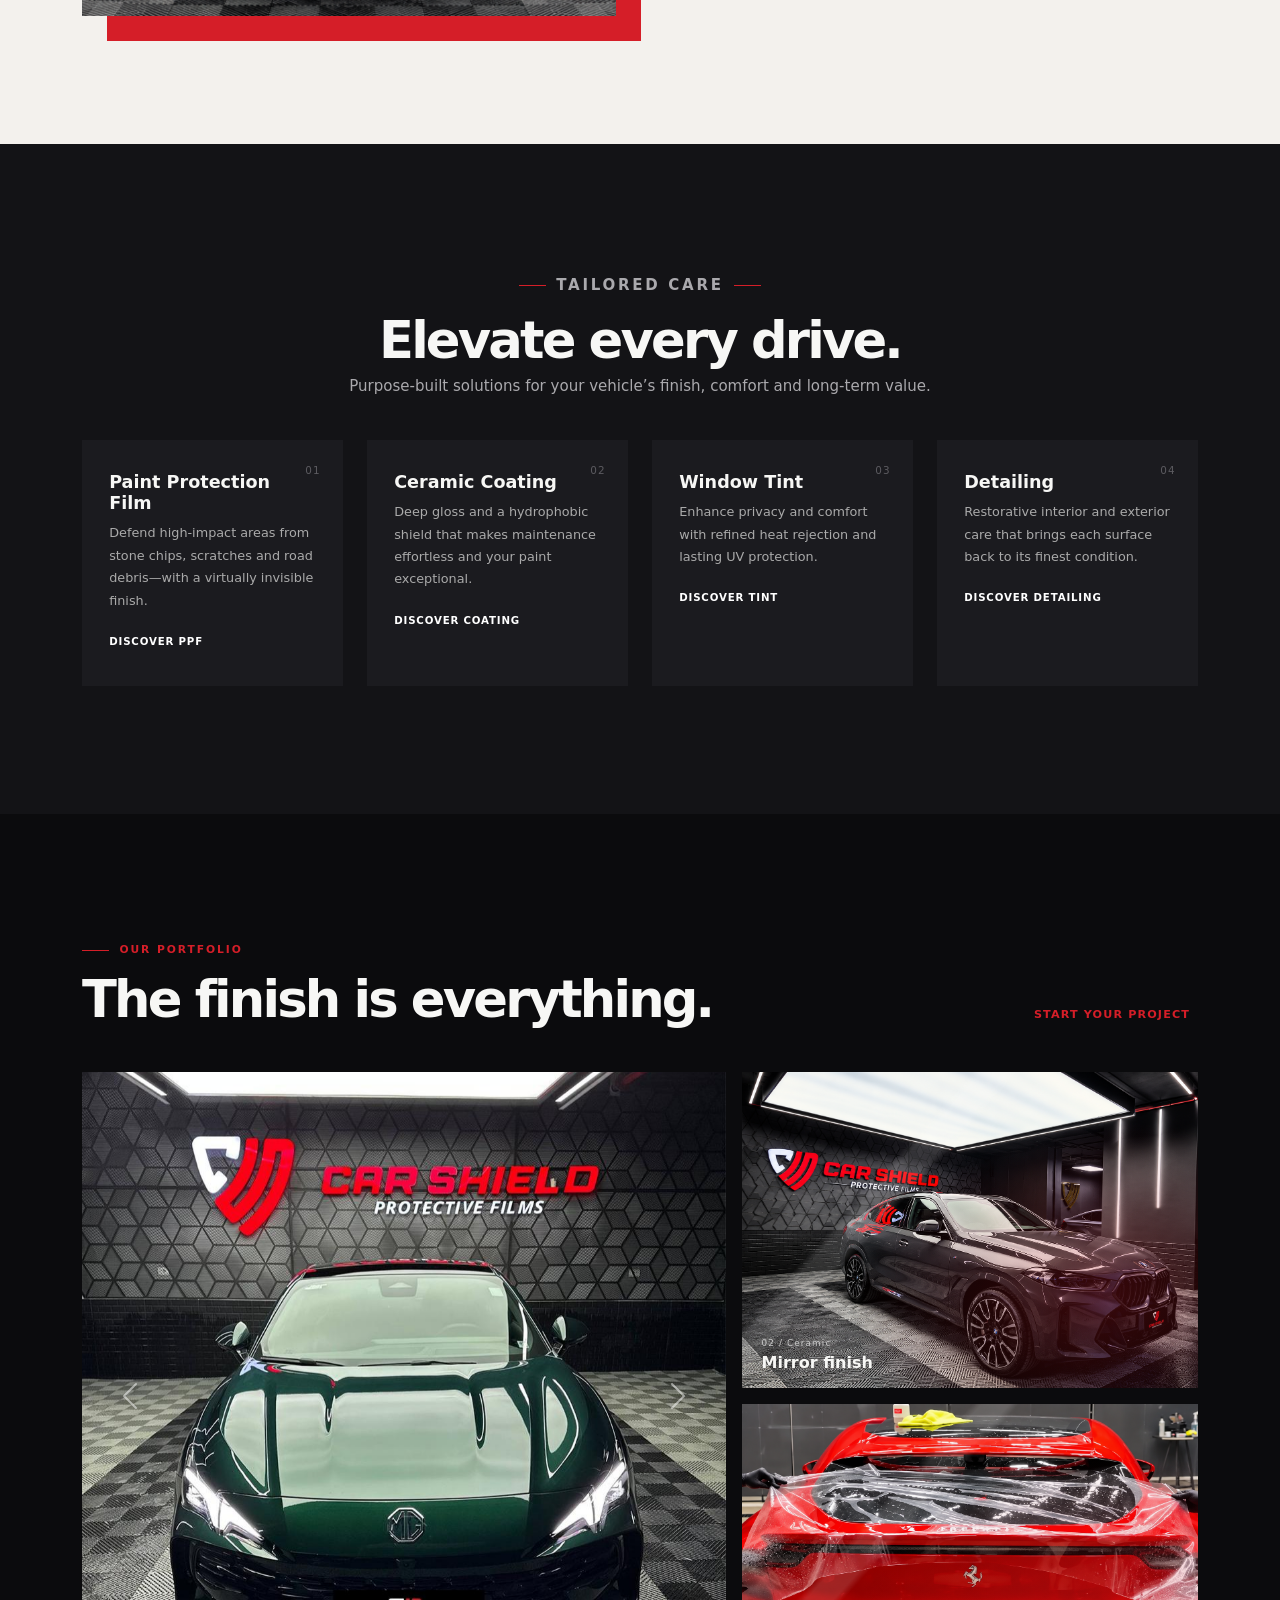
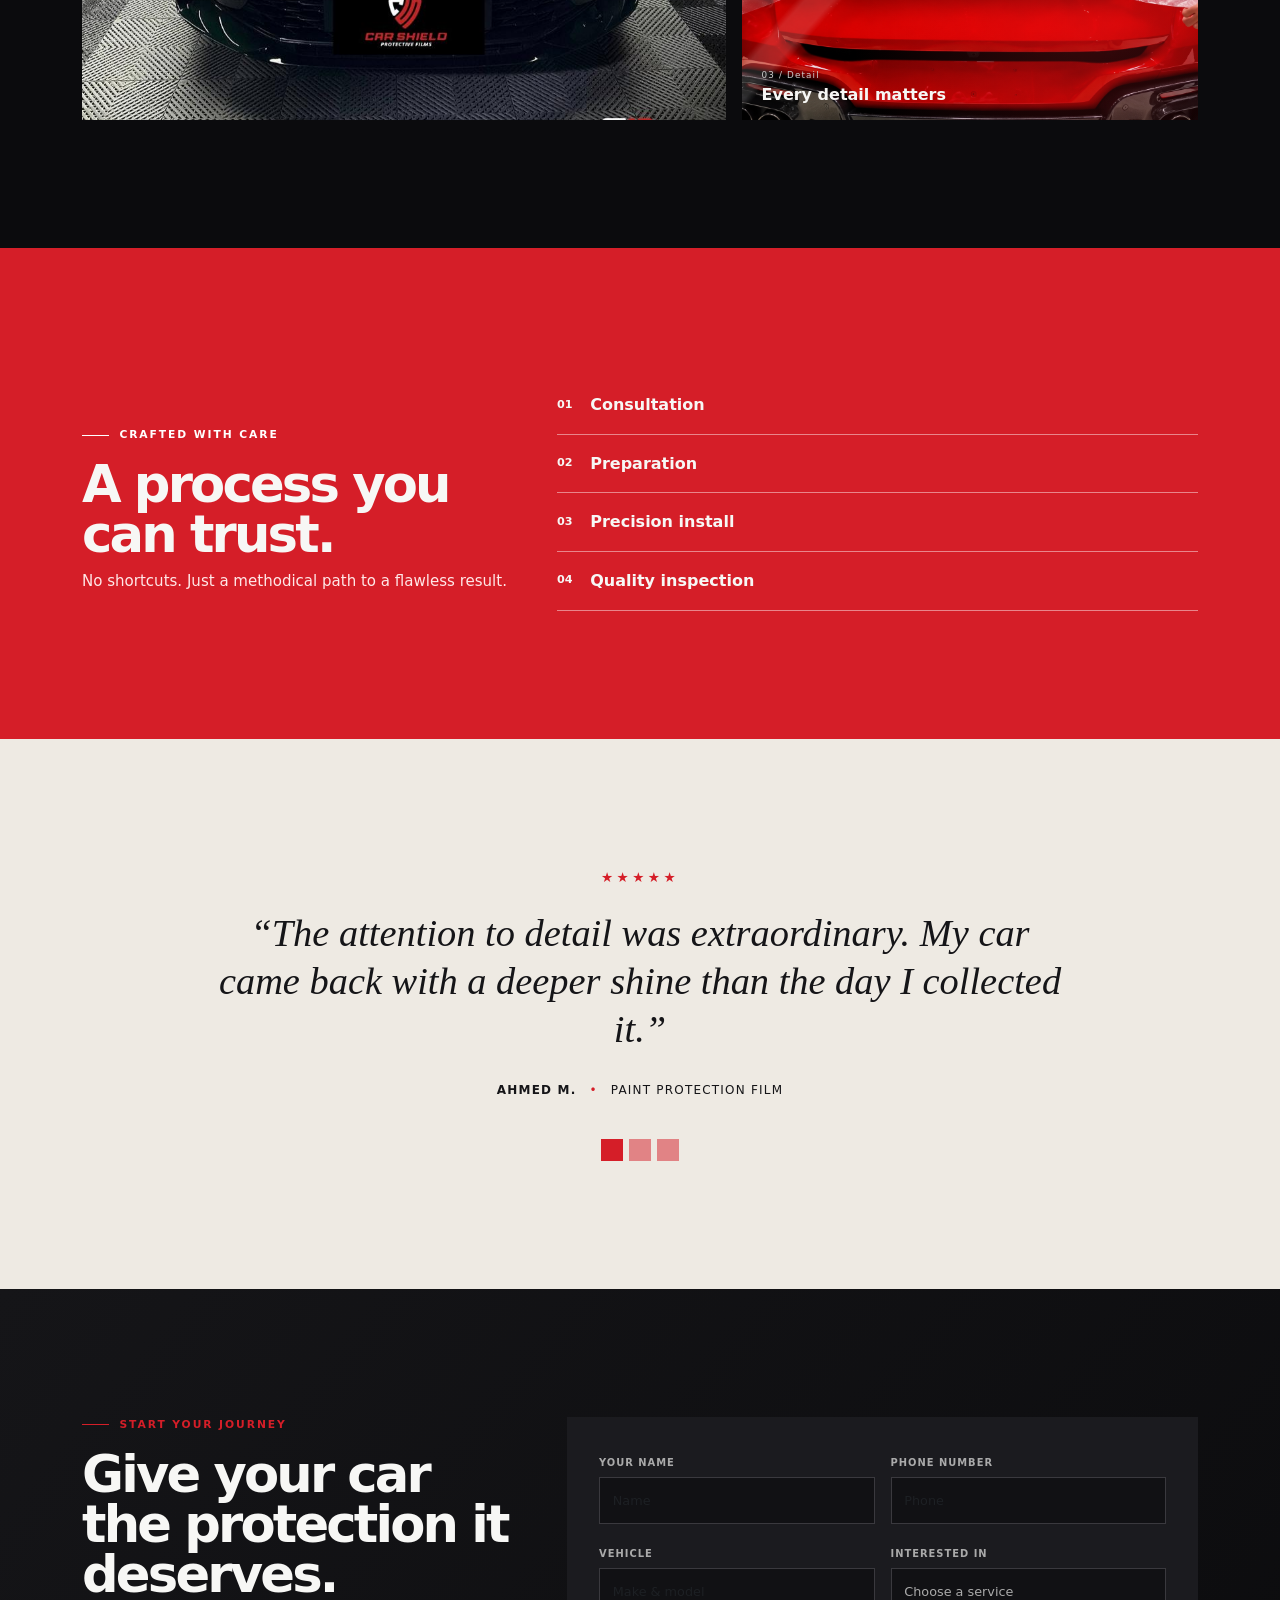
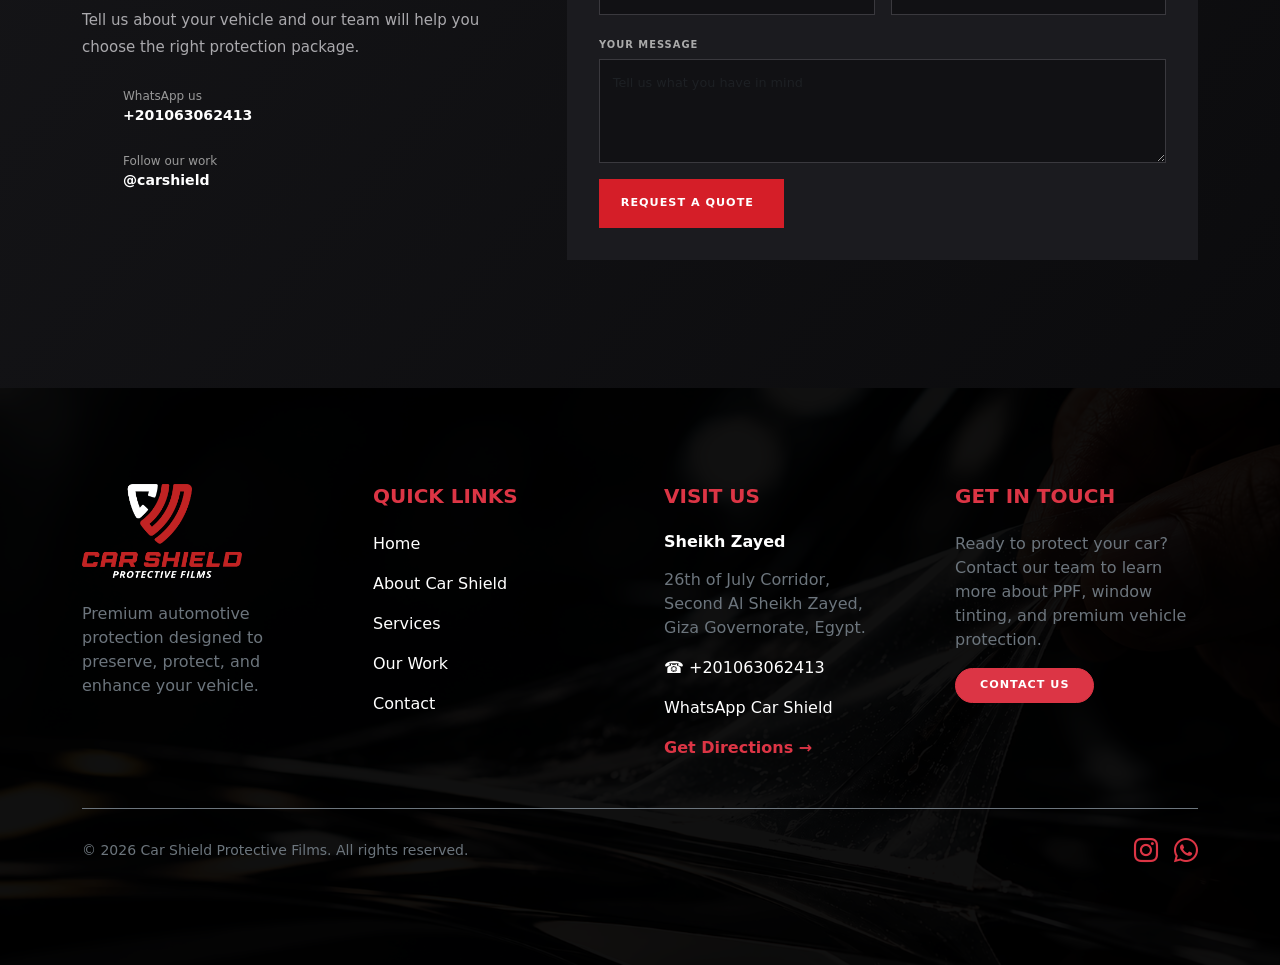
==== commit 97ddc57c: "ready for deploy without imgs in gallery" ====
--- a/index.html
+++ b/index.html
@@ -226,7 +226,7 @@
             <div class="col-lg-6">
               <div class="about-visual">
                 <img
-                  src="./assets/work-red-car.png"
+                  src="./assets/Services/PPF Image.jpeg"
                   alt="Car Shield protection"
                   class="img-fluid"
                 />
@@ -425,7 +425,7 @@
             <!-- Ceramic -->
             <div class="gallery-item gallery-b">
               <img
-                src="./Images/gallery/ceramic.jpg"
+                src="./assets/Services/nano1.png"
                 alt="Car Shield Ceramic Coating"
               />
 
@@ -440,7 +440,7 @@
             <!-- Detailing -->
             <div class="gallery-item gallery-c">
               <img
-                src="./Images/gallery/detail.jpg"
+                src="./assets/Services/tint2.png"
                 alt="Car Shield Detailing"
               />
 
@@ -543,64 +543,6 @@
         </div>
       </section>
 
-      <!-- <section id="contact" class="contact section-pad">
-      <div class="container">
-        <div class="row g-5">
-          <div class="col-lg-5">
-            <p class="eyebrow"><span></span> Start your journey</p>
-            <h2>Give your car the protection it deserves.</h2>
-            <p class="body-copy">
-              Tell us about your vehicle and our team will help you choose the
-              right protection package.
-            </p>
-            <div class="contact-detail">
-              <i class="fa-brands fa-whatsapp"></i><span>WhatsApp us<br /><b>+201552939510</b></span>
-            </div>
-            <div class="contact-detail">
-              <i class="fa-brands fa-instagram"></i><span>Follow our work<br /><b>@carshield</b></span>
-            </div>
-          </div>
-          <div class="col-lg-7">
-            <form class="contact-form" action="#" method="post">
-              <div class="row g-3">
-                <div class="col-md-6">
-                  <label for="name">Your name</label><input id="name" class="form-control" type="text"
-                    placeholder="Name" />
-                </div>
-                <div class="col-md-6">
-                  <label for="phone">Phone number</label><input id="phone" class="form-control" type="tel"
-                    placeholder="Phone" />
-                </div>
-                <div class="col-md-6">
-                  <label for="car">Vehicle</label><input id="car" class="form-control" type="text"
-                    placeholder="Make & model" />
-                </div>
-                <div class="col-md-6">
-                  <label for="service">Interested in</label><select id="service" class="form-select">
-                    <option>Choose a service</option>
-                    <option>Paint Protection Film</option>
-                    <option>Ceramic Coating</option>
-                    <option>Window Tint</option>
-                    <option>Detailing</option>
-                  </select>
-                </div>
-                <div class="col-12">
-                  <label for="message">Your message</label><textarea id="message" class="form-control" rows="4"
-                    placeholder="Tell us what you have in mind"></textarea>
-                </div>
-                <div class="col-12">
-                  <button class="btn btn-brand" type="submit">
-                    Request a quote
-                    <i class="fa-solid fa-arrow-right ms-2"></i>
-                  </button>
-                </div>
-              </div>
-            </form>
-          </div>
-        </div>
-      </div>
-    </section> -->
-
       <section id="contact" class="contact section-pad">
         <div class="container">
           <div class="row g-5">
@@ -616,7 +558,7 @@
 
               <div class="contact-detail">
                 <i class="fa-brands fa-whatsapp"></i>
-                <span>WhatsApp us<br /><b>+201552939510</b></span>
+                <span>WhatsApp us<br /><b>+201063062413</b></span>
               </div>
 
               <div class="contact-detail">
@@ -769,15 +711,15 @@
 
             <!-- Call -->
             <a
-              href="tel:+201015090067"
+              href="tel:+201063062413"
               class="d-block text-white text-decoration-none mb-3"
             >
-              ☎ +20 101 509 0067
+              ☎ +201063062413
             </a>
 
             <!-- WhatsApp  -->
             <a
-              href="https://wa.me/201015090067"
+              href="https://wa.me/201063062413"
               target="_blank"
               rel="noopener"
               class="d-block text-white text-decoration-none mb-3"
@@ -808,7 +750,7 @@
             </p>
 
             <a
-              href="https://wa.me/201015090067"
+              href="https://wa.me/201063062413"
               target="_blank"
               rel="noopener"
               class="btn btn-danger rounded-pill px-4 py-2 fw-semibold"
@@ -840,7 +782,7 @@
 
             <!-- WhatsApp -->
             <a
-              href="https://wa.me/201015090067"
+              href="https://wa.me/201063062413"
               target="_blank"
               rel="noopener"
               class="text-danger fs-4"
@@ -857,6 +799,5 @@
     <!-- animate -->
     <script src="https://cdnjs.cloudflare.com/ajax/libs/gsap/3.12.5/gsap.min.js"></script>
     <script src="./assets/js/main.js"></script>
-    <script src="./index.js"></script>
   </body>
 </html>
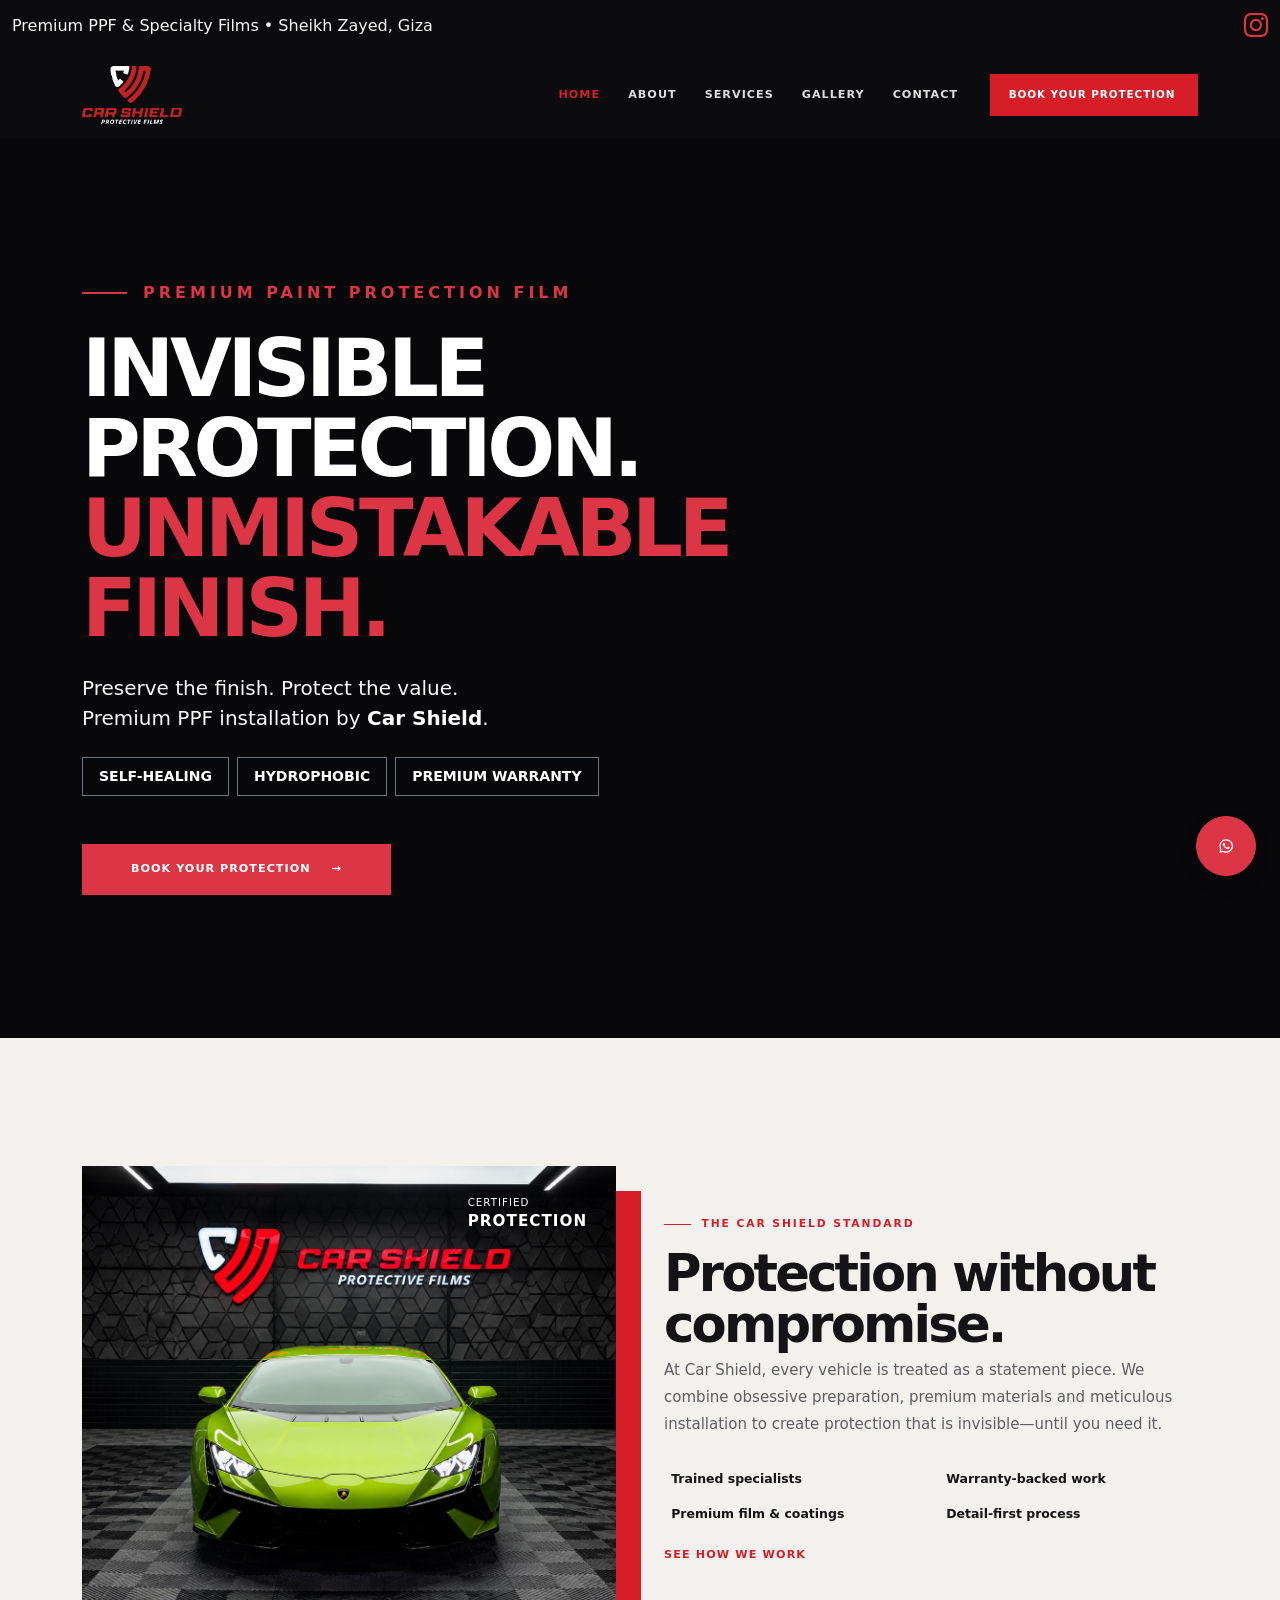
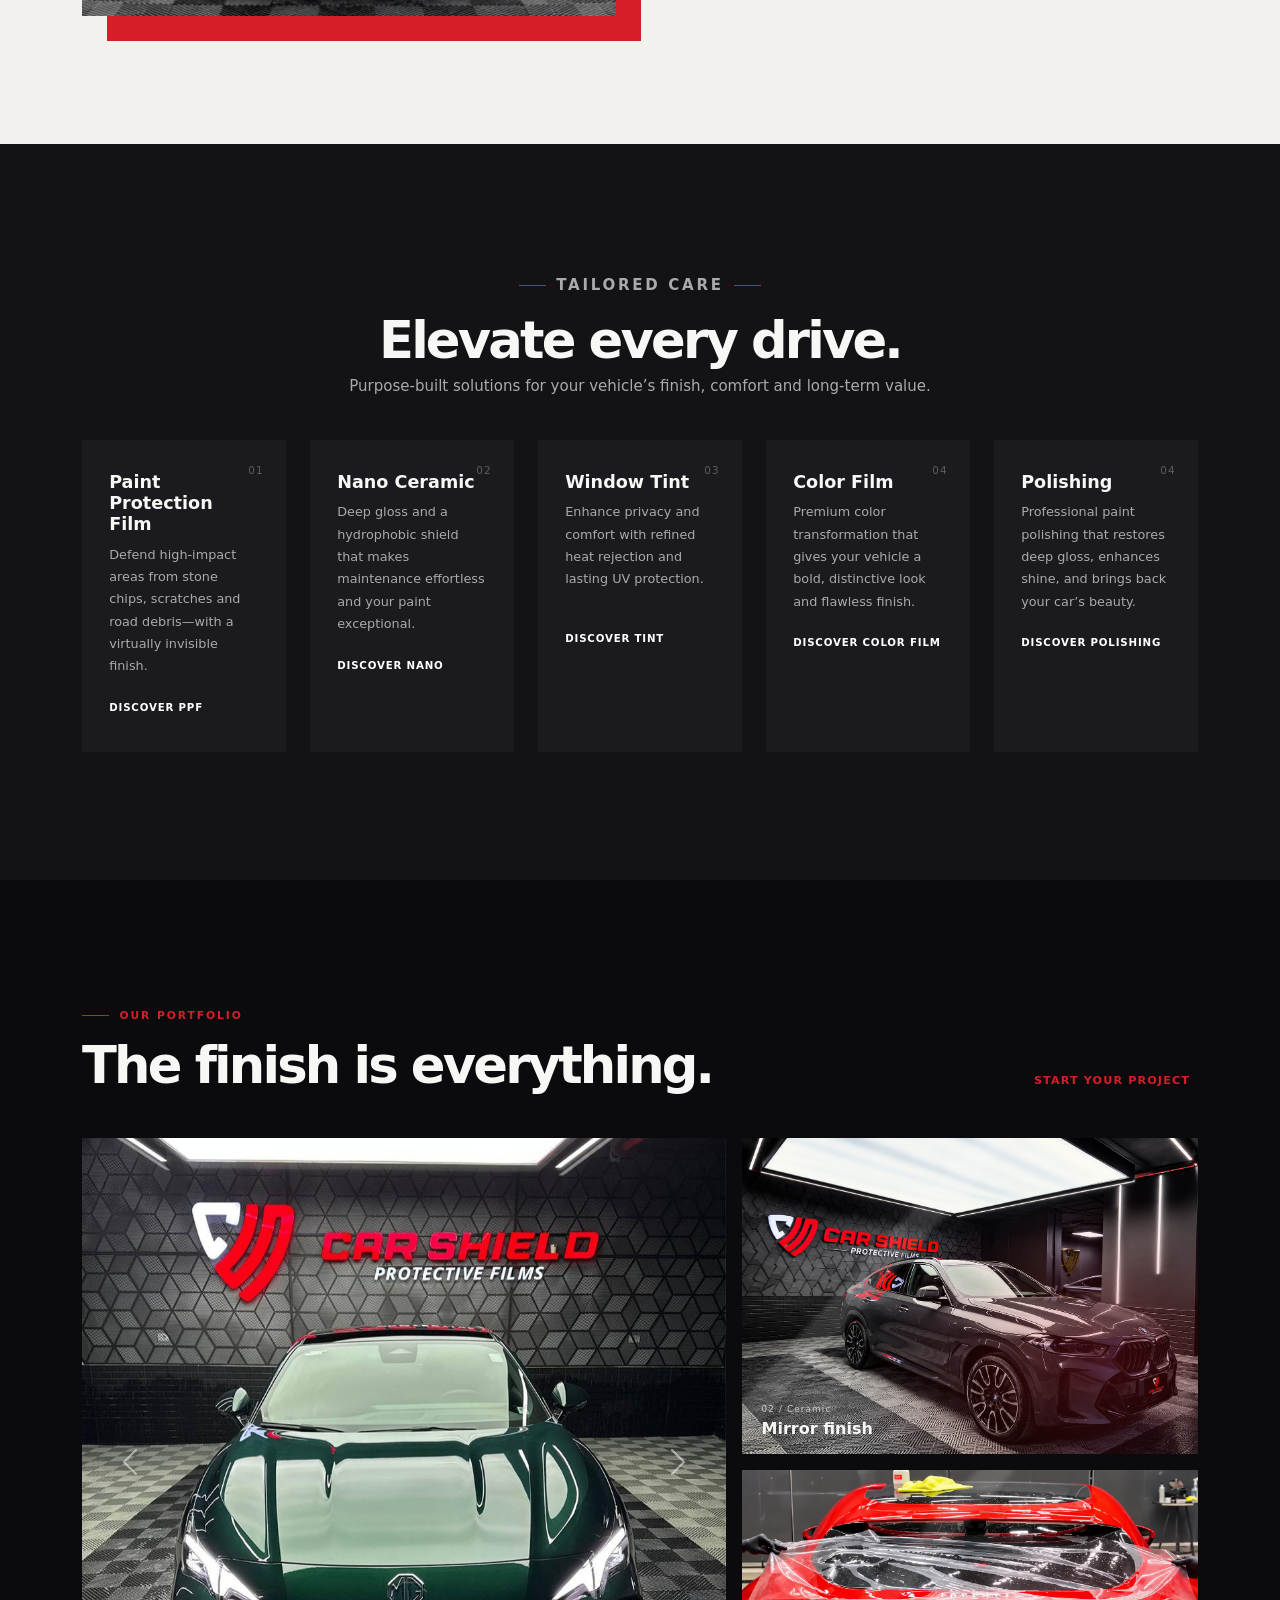
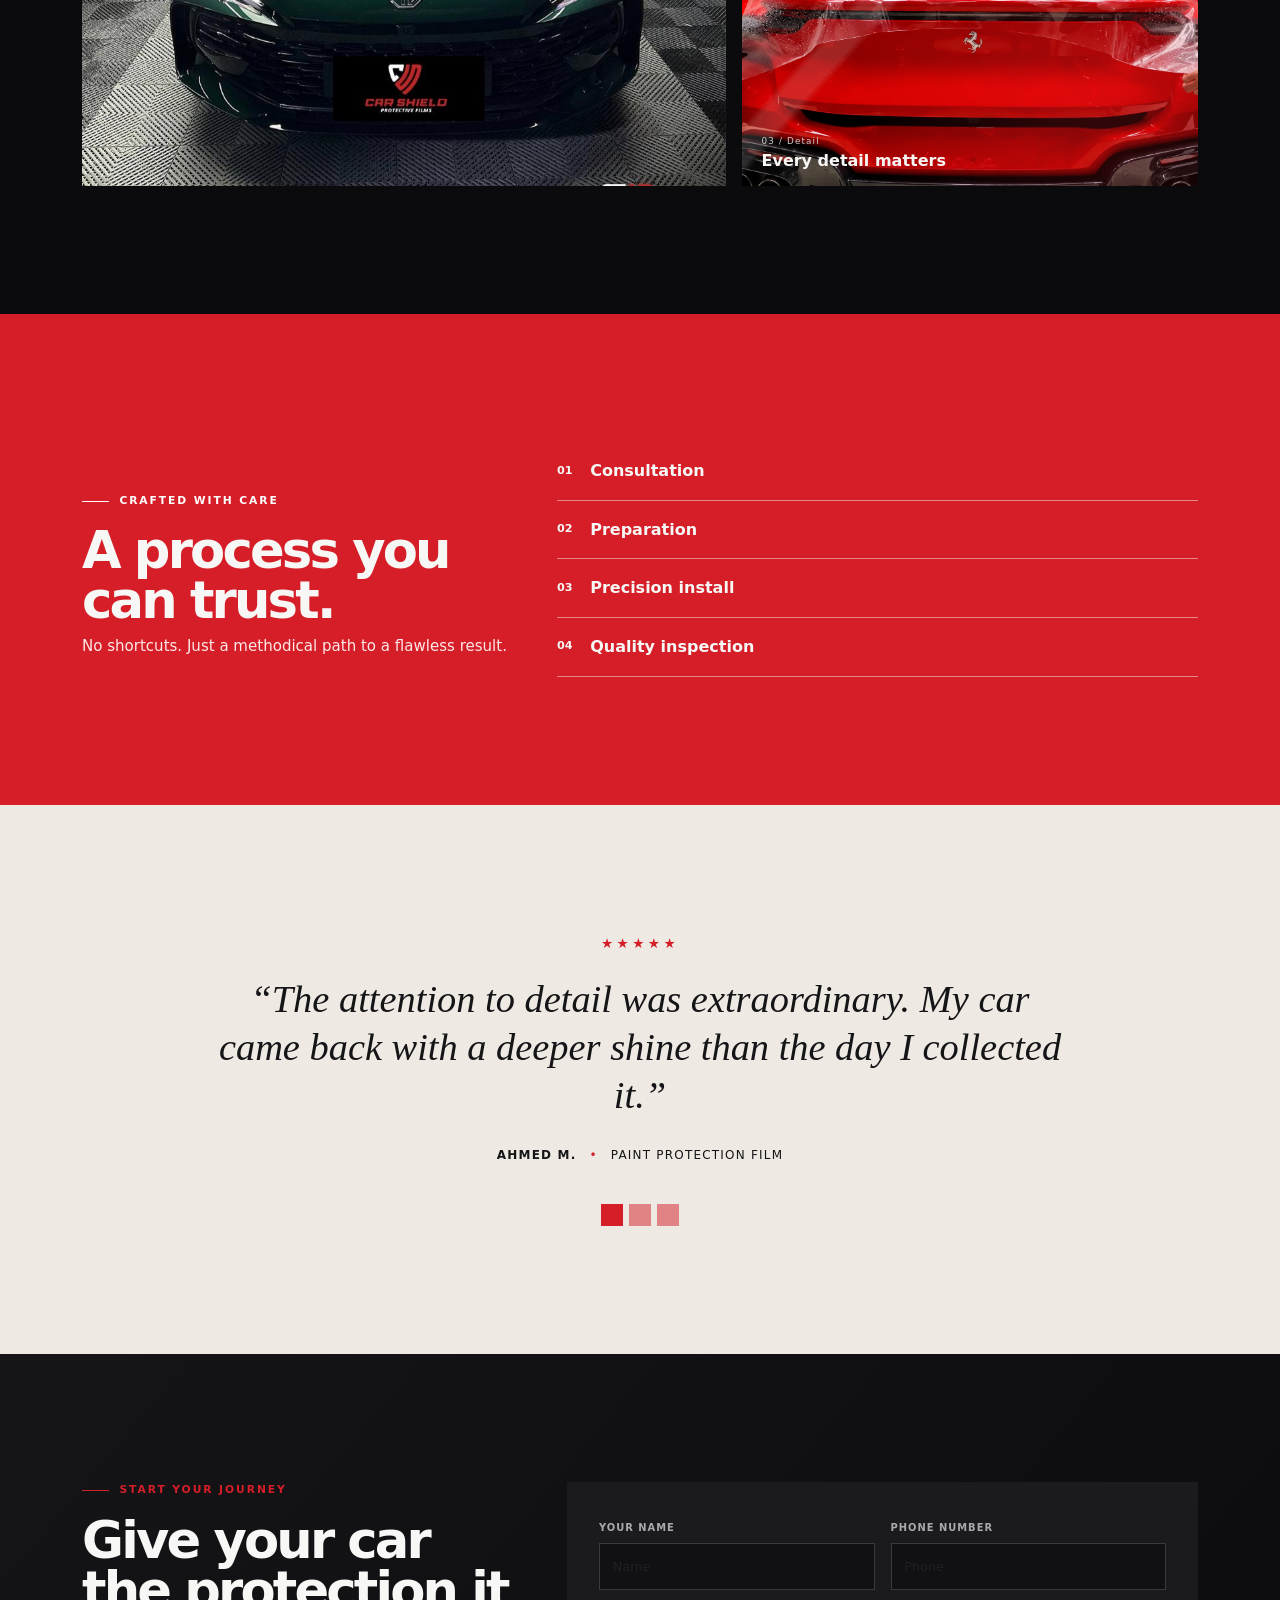
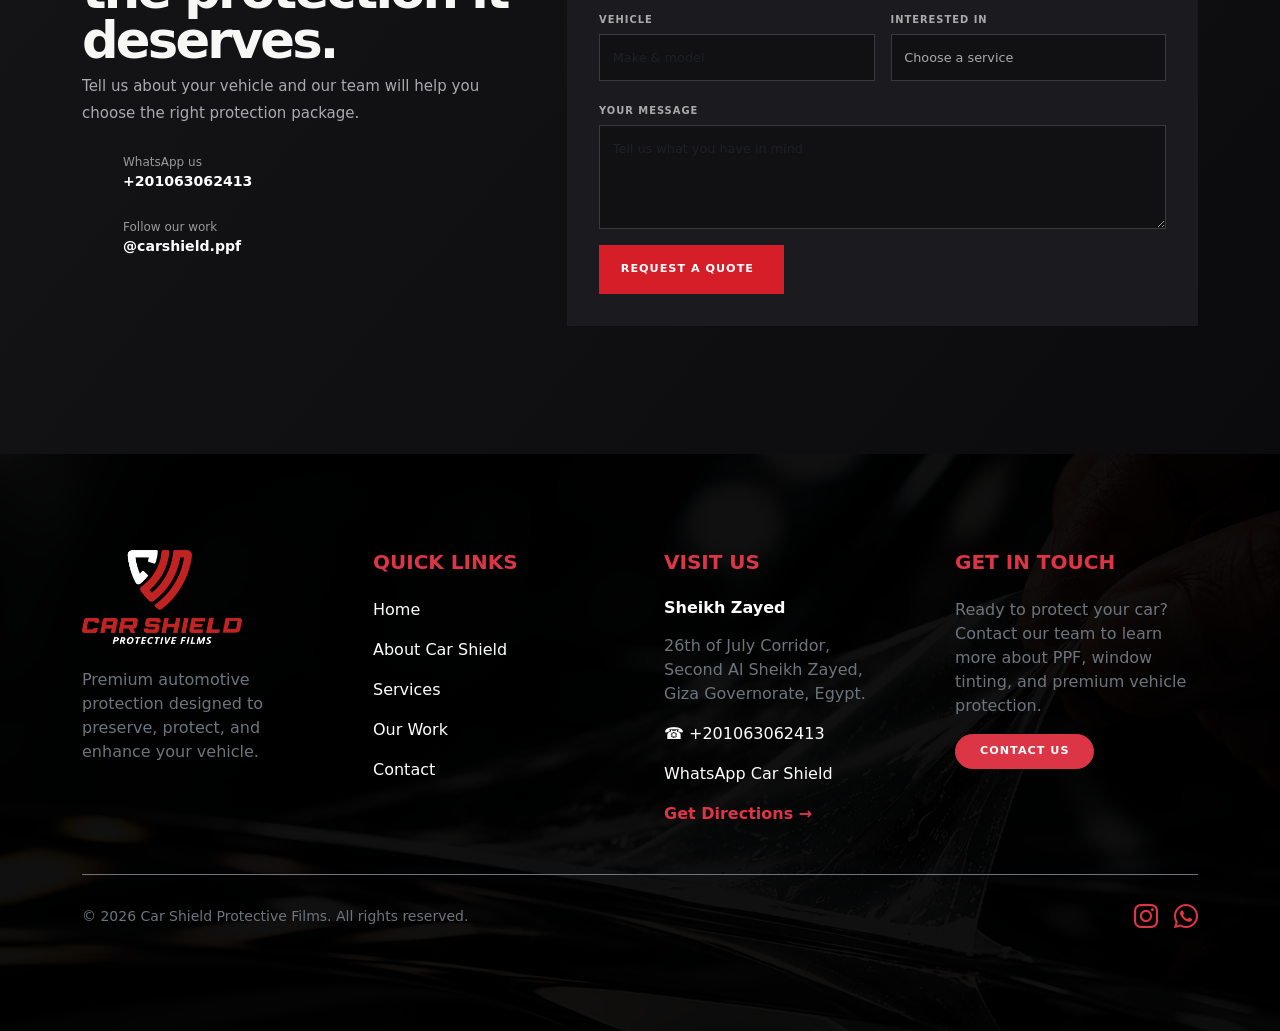
==== commit 5d3aa23d: "Finished" ====
--- a/index.html
+++ b/index.html
@@ -198,7 +198,7 @@
           style="z-index: 3"
         >
           <a
-            href="https://wa.me/201015090067"
+            href="https://wa.me/201063062413"
             target="_blank"
             rel="noopener"
             class="btn btn-danger rounded-circle d-flex align-items-center justify-content-center shadow"
@@ -286,8 +286,8 @@
               long-term value.
             </p>
           </div>
-          <div class="row g-4 mt-2">
-            <div class="col-md-6 col-xl-3">
+          <div class="row row-cols-1 row-cols-md-2 row-cols-xl-5 g-4 mt-2">
+            <div class="col">
               <article class="service-card">
                 <span class="service-number">01</span
                 ><i class="fa-solid fa-shield-halved"></i>
@@ -301,21 +301,21 @@
                 ></a>
               </article>
             </div>
-            <div class="col-md-6 col-xl-3">
+            <div class="col">
               <article class="service-card">
                 <span class="service-number">02</span
                 ><i class="fa-solid fa-gem"></i>
-                <h3>Ceramic Coating</h3>
+                <h3>Nano Ceramic</h3>
                 <p>
                   Deep gloss and a hydrophobic shield that makes maintenance
                   effortless and your paint exceptional.
                 </p>
                 <a href="#contact"
-                  >Discover coating <i class="fa-solid fa-arrow-right"></i
+                  >Discover Nano <i class="fa-solid fa-arrow-right"></i
                 ></a>
               </article>
             </div>
-            <div class="col-md-6 col-xl-3">
+            <div class="col">
               <article class="service-card">
                 <span class="service-number">03</span
                 ><i class="fa-solid fa-sun"></i>
@@ -324,22 +324,36 @@
                   Enhance privacy and comfort with refined heat rejection and
                   lasting UV protection.
                 </p>
-                <a href="#contact"
-                  >Discover tint <i class="fa-solid fa-arrow-right"></i
-                ></a>
+                <a href="#contact" class="d-inline-block mt-4">
+                  Discover tint <i class="fa-solid fa-arrow-right"></i>
+                </a>
               </article>
             </div>
-            <div class="col-md-6 col-xl-3">
+            <div class="col">
               <article class="service-card">
                 <span class="service-number">04</span
                 ><i class="fa-solid fa-wand-magic-sparkles"></i>
-                <h3>Detailing</h3>
+                <h3>Color Film</h3>
                 <p>
-                  Restorative interior and exterior care that brings each
-                  surface back to its finest condition.
+                  Premium color transformation that gives your vehicle a bold,
+                  distinctive look and flawless finish.
                 </p>
                 <a href="#contact"
-                  >Discover detailing <i class="fa-solid fa-arrow-right"></i
+                  >Discover color film <i class="fa-solid fa-arrow-right"></i
+                ></a>
+              </article>
+            </div>
+            <div class="col">
+              <article class="service-card">
+                <span class="service-number">04</span
+                ><i class="fa-solid fa-wand-magic-sparkles"></i>
+                <h3>Polishing</h3>
+                <p>
+                  Professional paint polishing that restores deep gloss,
+                  enhances shine, and brings back your car’s beauty.
+                </p>
+                <a href="#contact"
+                  >Discover polishing <i class="fa-solid fa-arrow-right"></i
                 ></a>
               </article>
             </div>
@@ -563,7 +577,17 @@
 
               <div class="contact-detail">
                 <i class="fa-brands fa-instagram"></i>
-                <span>Follow our work<br /><b>@carshield</b></span>
+                <span>
+                  Follow our work<br />
+                  <a
+                    href="https://www.instagram.com/carshield.ppf/"
+                    target="_blank"
+                    rel="noopener noreferrer"
+                    class="text-white text-decoration-none"
+                  >
+                    <b>@carshield.ppf</b>
+                  </a>
+                </span>
               </div>
             </div>
 
@@ -798,6 +822,6 @@
 
     <!-- animate -->
     <script src="https://cdnjs.cloudflare.com/ajax/libs/gsap/3.12.5/gsap.min.js"></script>
-    <script src="./assets/js/main.js"></script>
+    <script src="./assets/js/main.js?v=2"></script>
   </body>
 </html>
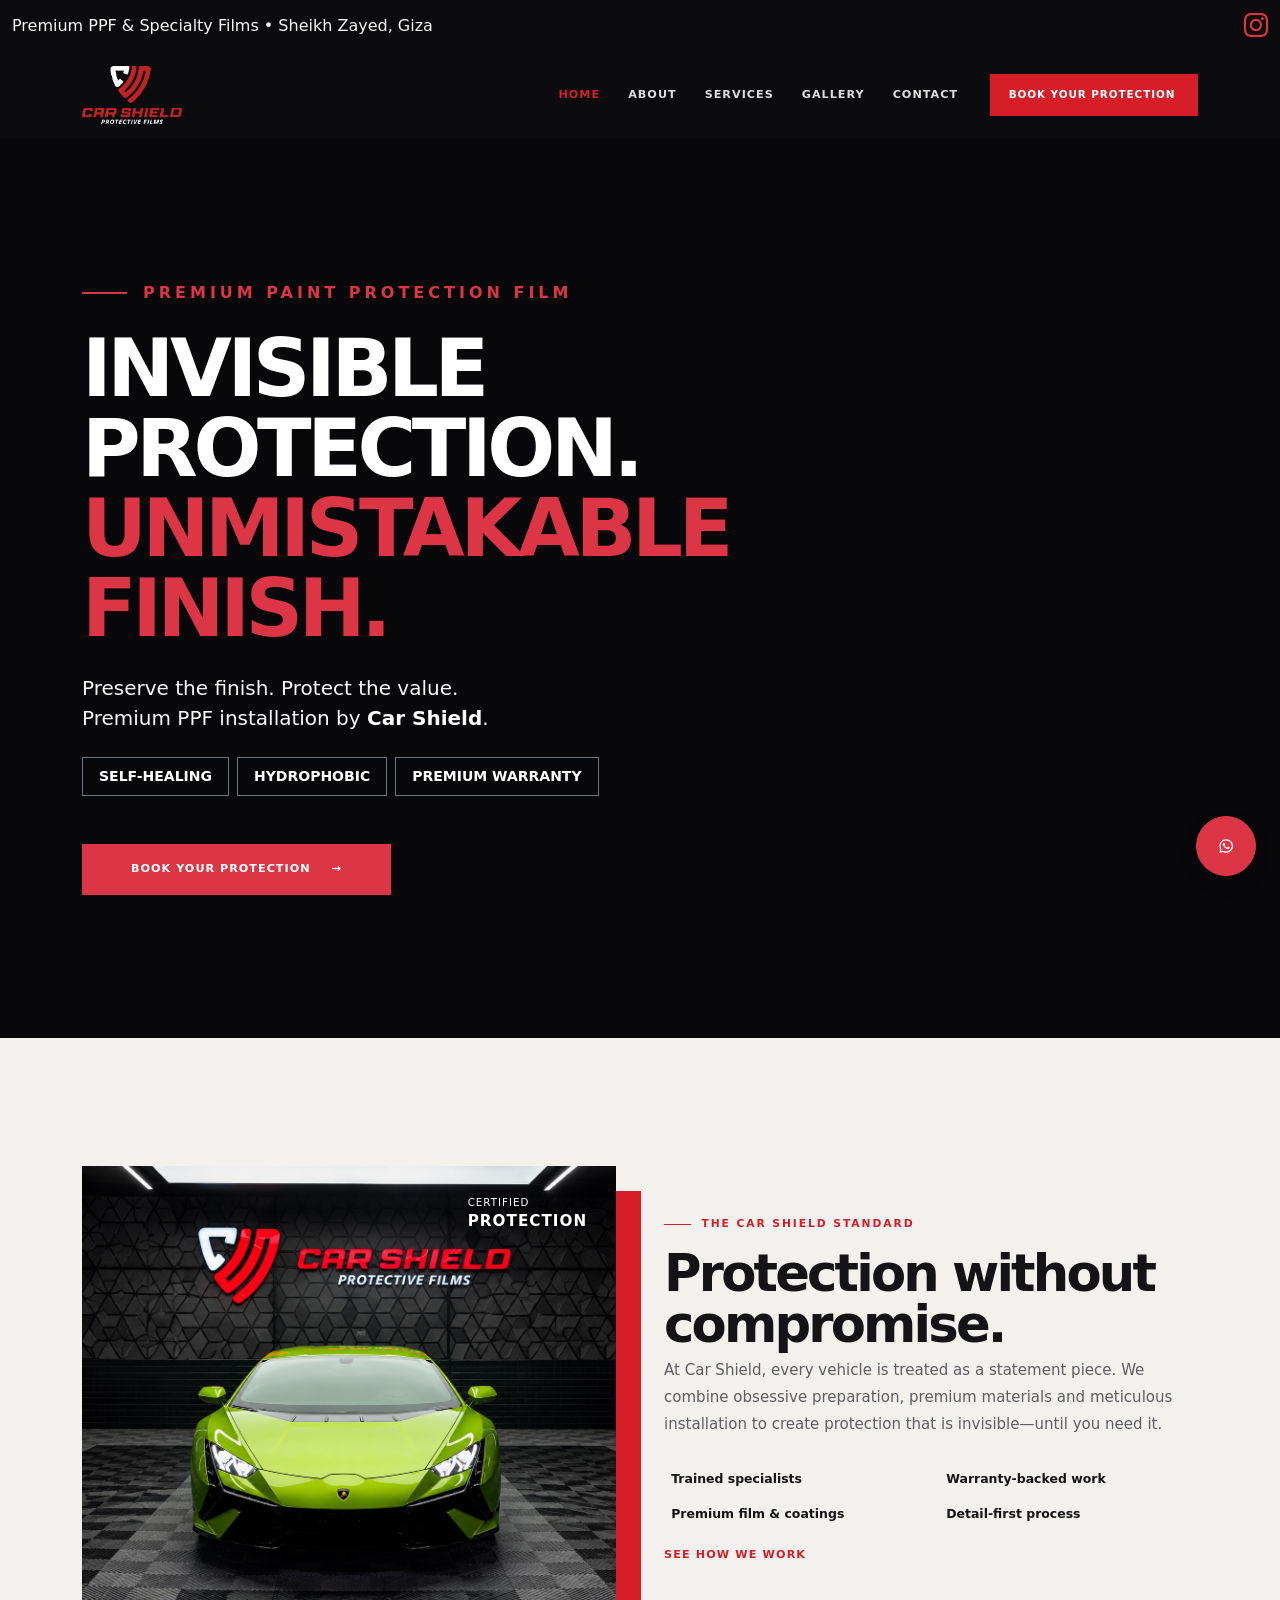
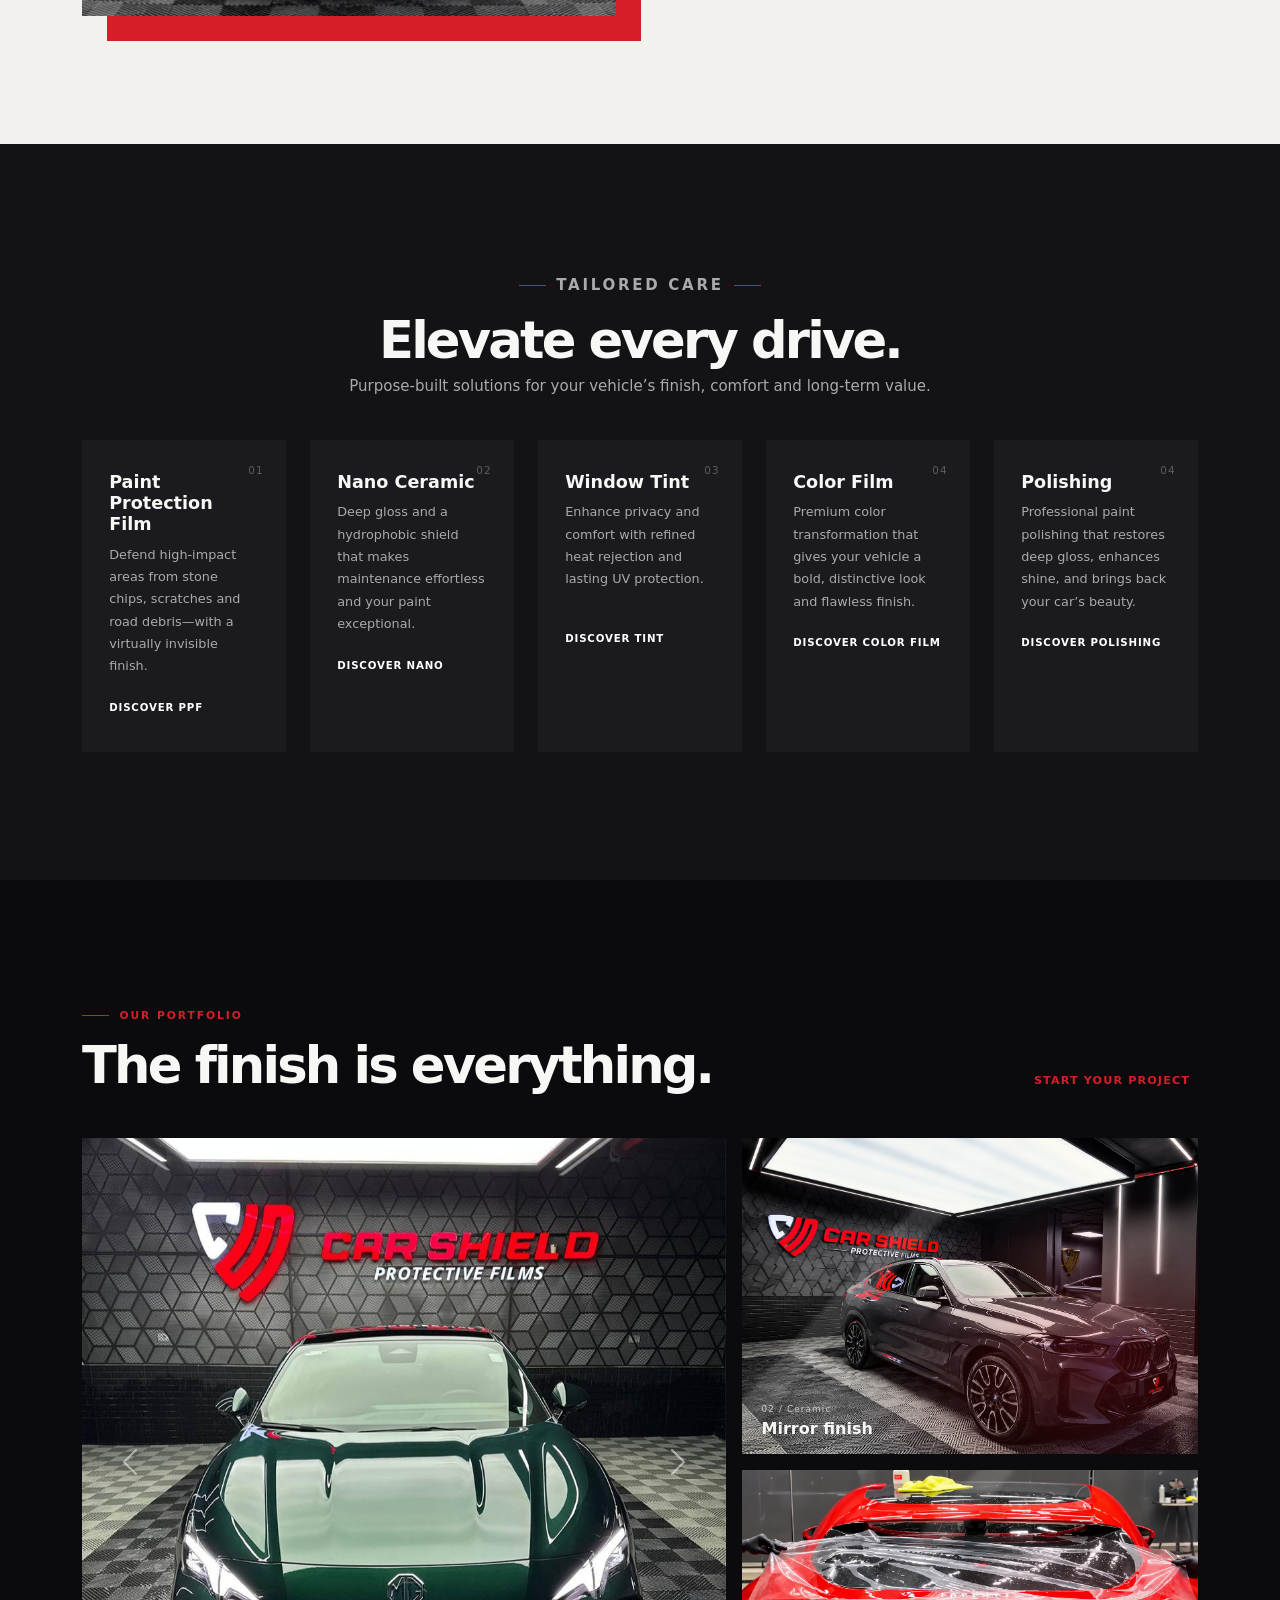
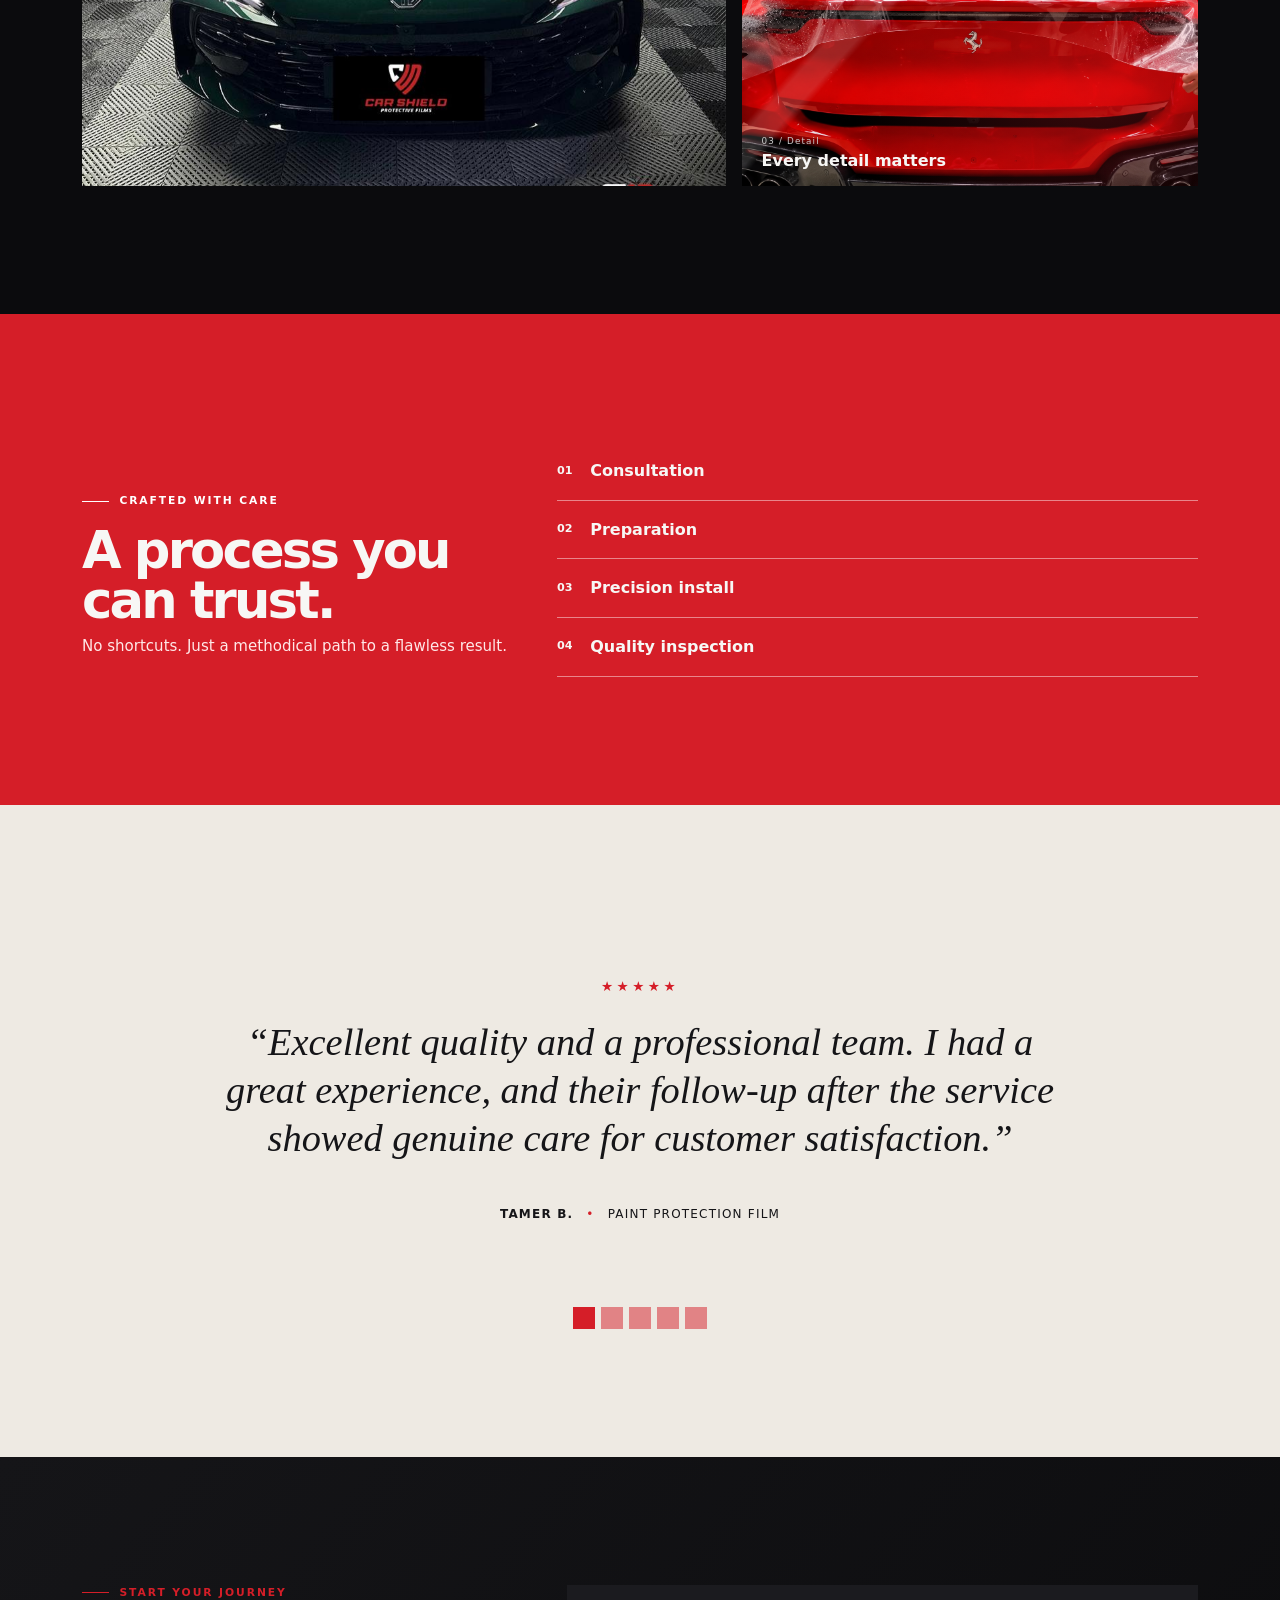
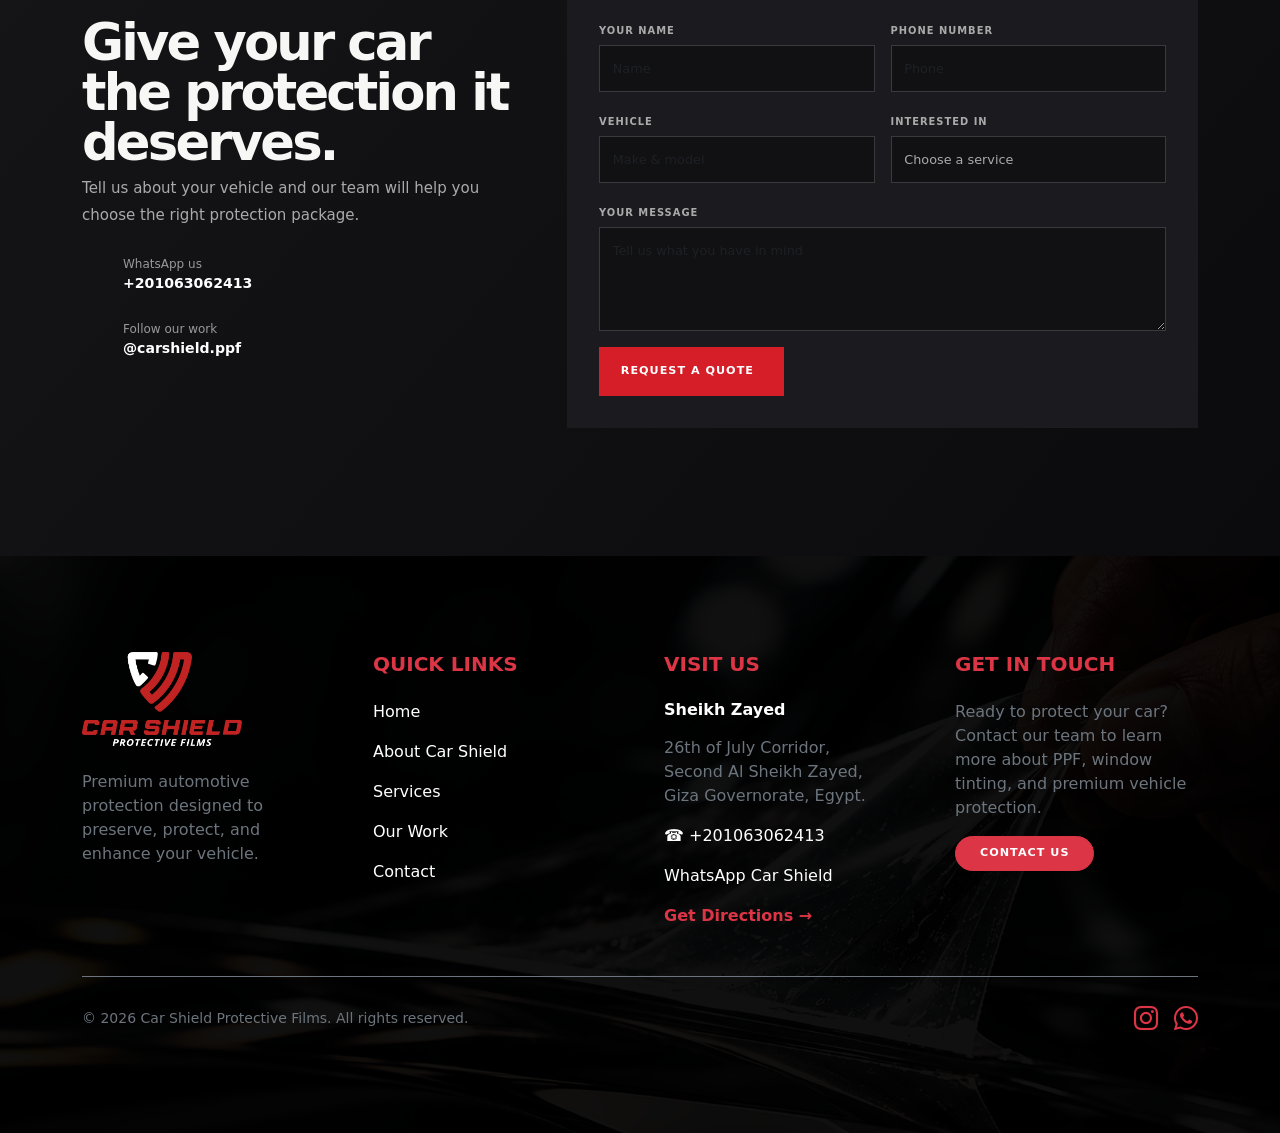
==== commit e7afa6fc: "Done" ====
--- a/index.html
+++ b/index.html
@@ -505,7 +505,25 @@
           <div id="reviews" class="carousel slide" data-bs-ride="carousel">
             <div class="carousel-inner">
               <div class="carousel-item active">
-                <div class="review mx-auto text-center">
+                <div
+                  class="review mx-auto text-center d-flex flex-column justify-content-center"
+                  style="min-height: 350px"
+                >
+                  <div class="stars">★★★★★</div>
+                  <blockquote>
+                    “Excellent quality and a professional team. I had a great
+                    experience, and their follow-up after the service showed
+                    genuine care for customer satisfaction.”
+                  </blockquote>
+                  <p><b>Tamer B.</b> <span>•</span> Paint Protection Film</p>
+                </div>
+              </div>
+
+              <div class="carousel-item">
+                <div
+                  class="review mx-auto text-center d-flex flex-column justify-content-center"
+                  style="min-height: 350px"
+                >
                   <div class="stars">★★★★★</div>
                   <blockquote>
                     “The attention to detail was extraordinary. My car came back
@@ -514,8 +532,12 @@
                   <p><b>Ahmed M.</b> <span>•</span> Paint Protection Film</p>
                 </div>
               </div>
+
               <div class="carousel-item">
-                <div class="review mx-auto text-center">
+                <div
+                  class="review mx-auto text-center d-flex flex-column justify-content-center"
+                  style="min-height: 350px"
+                >
                   <div class="stars">★★★★★</div>
                   <blockquote>
                     “Professional from first conversation to delivery. The
@@ -524,8 +546,12 @@
                   <p><b>Karim A.</b> <span>•</span> Ceramic Coating</p>
                 </div>
               </div>
+
               <div class="carousel-item">
-                <div class="review mx-auto text-center">
+                <div
+                  class="review mx-auto text-center d-flex flex-column justify-content-center"
+                  style="min-height: 350px"
+                >
                   <div class="stars">★★★★★</div>
                   <blockquote>
                     “Clean workshop, exceptional service and a result that
@@ -534,23 +560,59 @@
                   <p><b>Omar S.</b> <span>•</span> Window Tint</p>
                 </div>
               </div>
-            </div>
+
+              <div class="carousel-item">
+                <div
+                  class="review mx-auto text-center d-flex flex-column justify-content-center"
+                  style="min-height: 350px"
+                >
+                  <div class="stars">★★★★★</div>
+                  <blockquote>
+                    “Highly professional staff, skilled technicians, and
+                    top-quality materials with excellent warranty options. Great
+                    service at very reasonable prices. Highly recommended!”
+                  </blockquote>
+                  <p><b>Raghda A.</b> <span>•</span> Paint Protection Film</p>
+                </div>
+              </div>
+            </div>
+
             <div class="carousel-indicators position-static mt-4 mb-0">
               <button
                 type="button"
                 data-bs-target="#reviews"
                 data-bs-slide-to="0"
                 class="active"
-              ></button
-              ><button
+                aria-current="true"
+                aria-label="Review 1"
+              ></button>
+
+              <button
                 type="button"
                 data-bs-target="#reviews"
                 data-bs-slide-to="1"
-              ></button
-              ><button
+                aria-label="Review 2"
+              ></button>
+
+              <button
                 type="button"
                 data-bs-target="#reviews"
                 data-bs-slide-to="2"
+                aria-label="Review 3"
+              ></button>
+
+              <button
+                type="button"
+                data-bs-target="#reviews"
+                data-bs-slide-to="3"
+                aria-label="Review 4"
+              ></button>
+
+              <button
+                type="button"
+                data-bs-target="#reviews"
+                data-bs-slide-to="4"
+                aria-label="Review 5"
               ></button>
             </div>
           </div>
